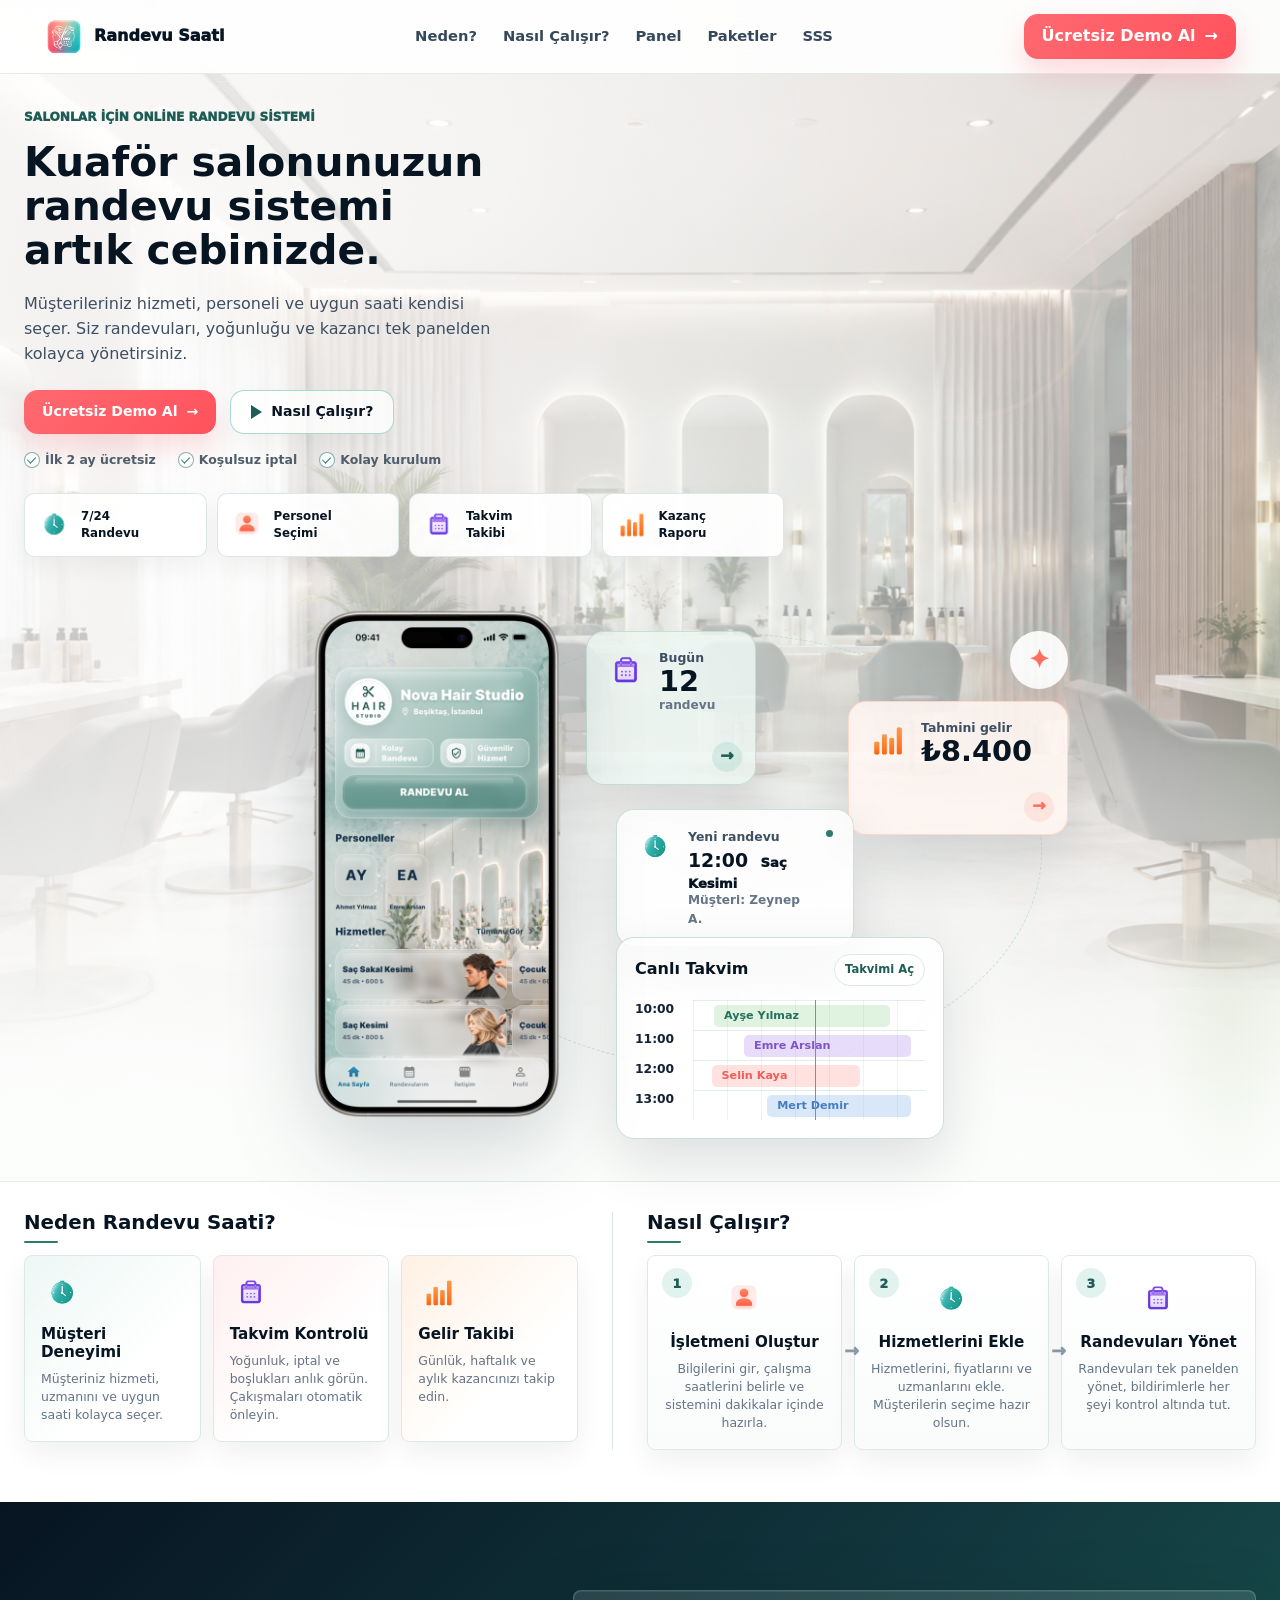
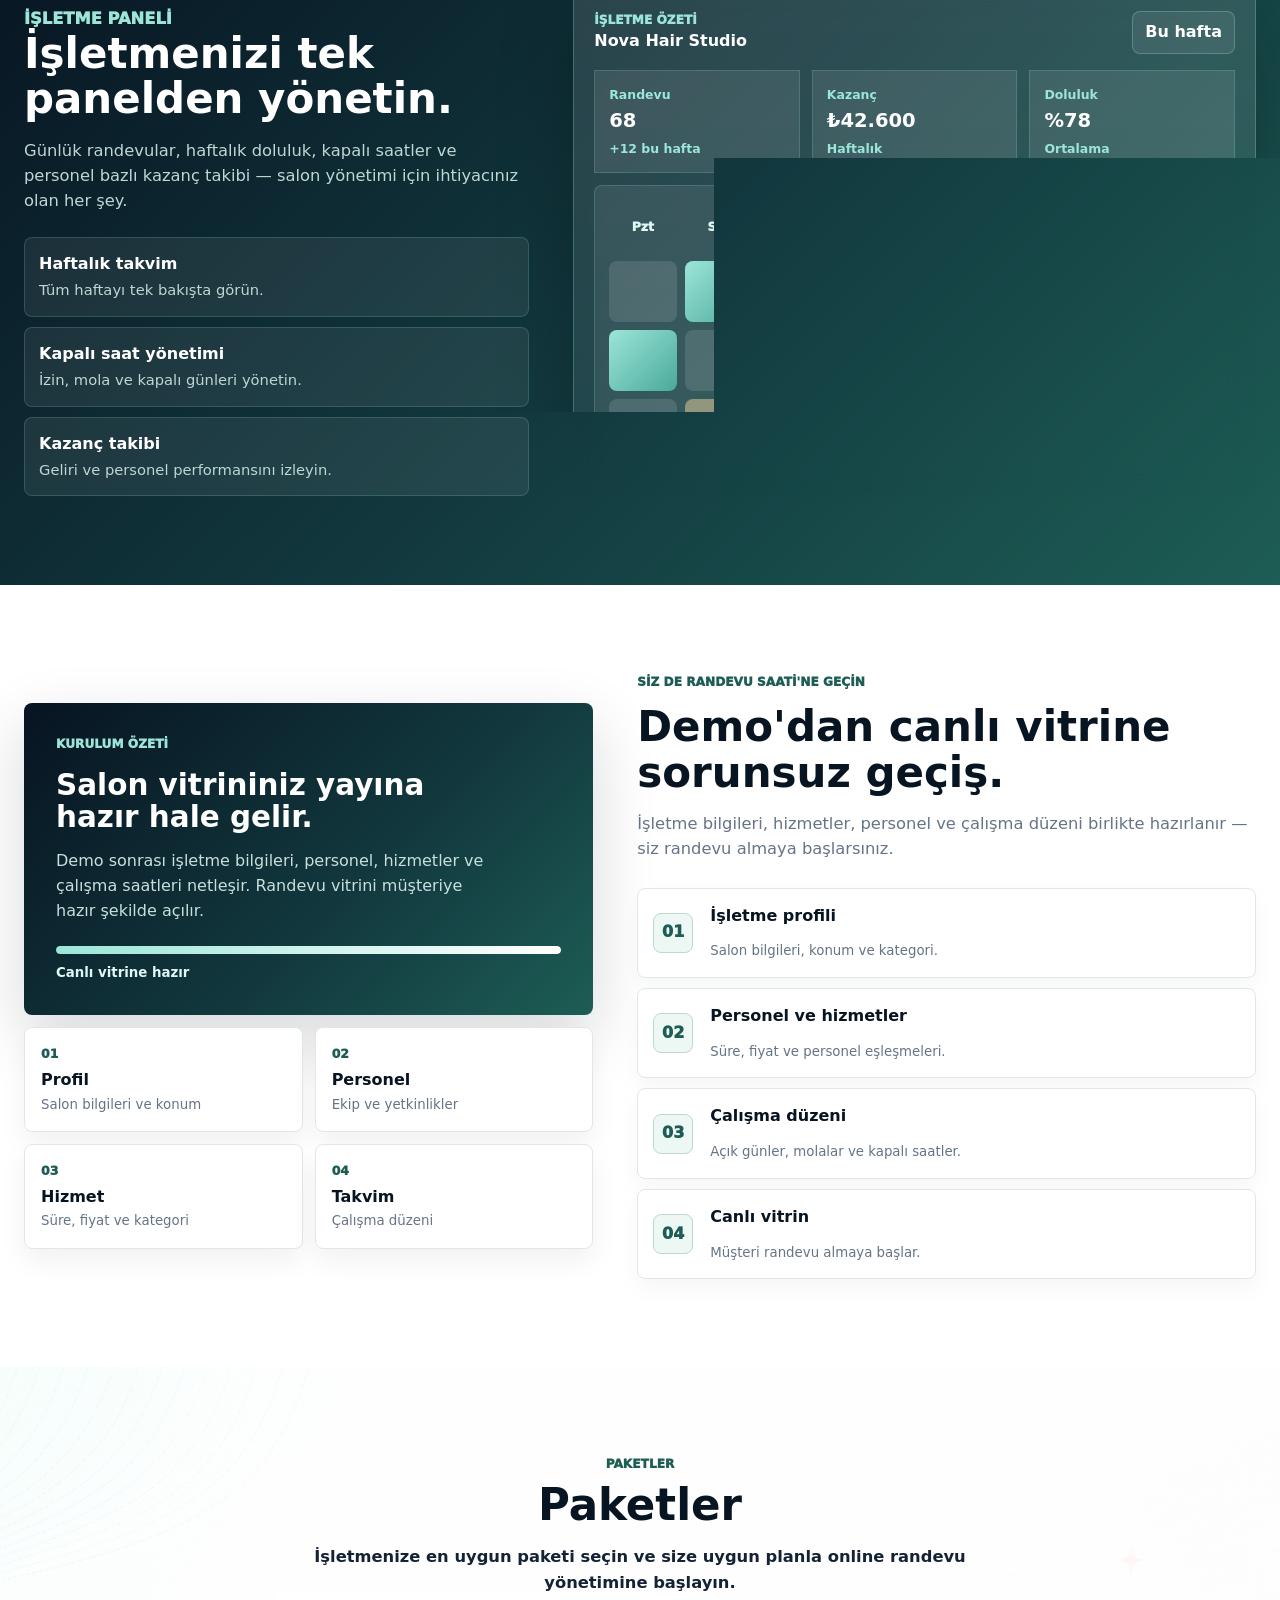
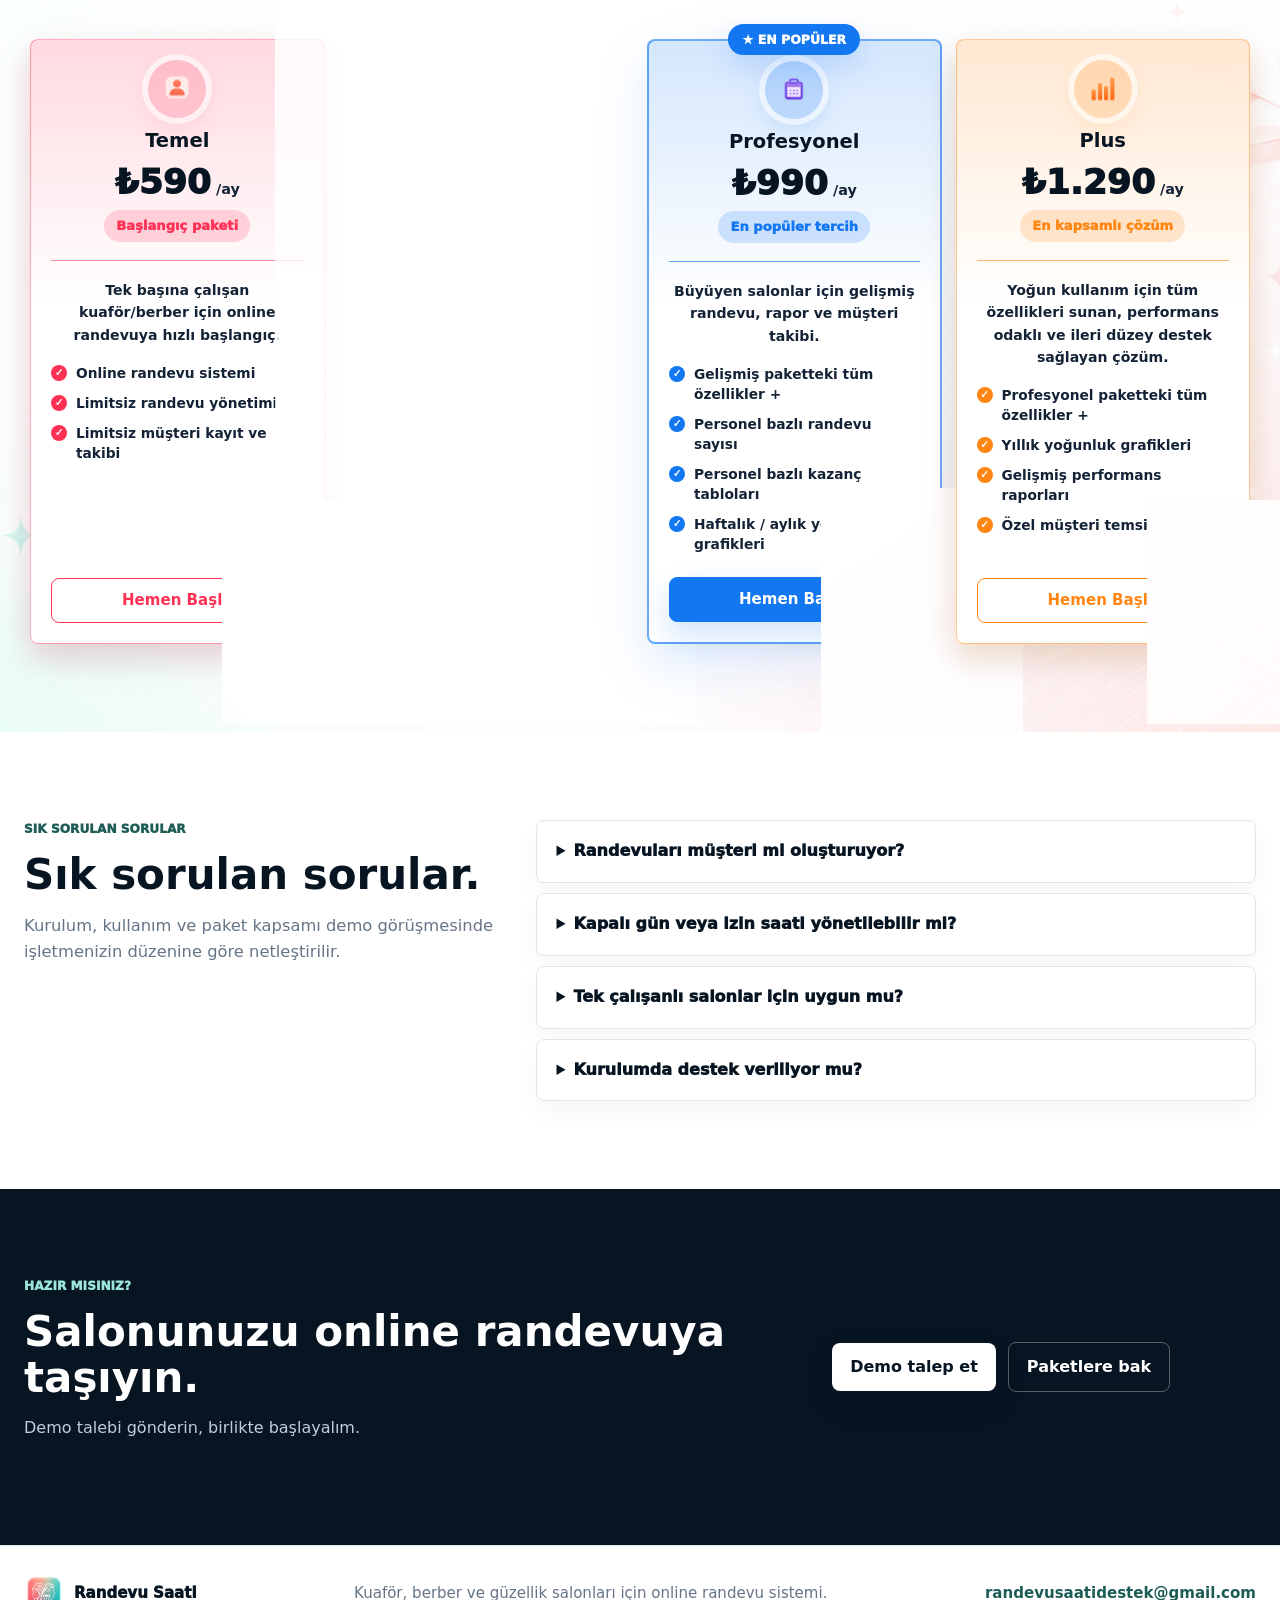
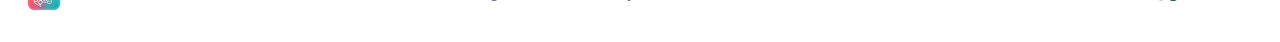
==== index.html @ cc9da48e "Verify site ownership in Google Search Console" ====
<!doctype html>
<html lang="tr">
<head>
  <meta charset="utf-8">
  <meta name="viewport" content="width=device-width, initial-scale=1">
  <title>Kuaför, Berber ve Güzellik Salonları için Online Randevu Sistemi | Randevu Saati</title>
  <meta name="description" content="Randevu Saati; kuaför, berber ve güzellik salonları için online randevu, haftalık takvim, personel yönetimi ve kazanç takibini tek panelde toplar.">
  <meta name="robots" content="index, follow">
  <meta name="google-site-verification" content="3ltA0Wt1E8ft84xTPHME4iedf49-IYaTqT_2dZsAN9I">
  <link rel="canonical" href="https://randevusaati.tr/">
  <meta property="og:type" content="website">
  <meta property="og:url" content="https://randevusaati.tr/">
  <meta property="og:site_name" content="Randevu Saati">
  <meta property="og:locale" content="tr_TR">
  <meta property="og:title" content="Kuaför, Berber ve Güzellik Salonları için Online Randevu Sistemi">
  <meta property="og:description" content="Salonunuz için modern online randevu deneyimi ve işletme yönetimi.">
  <meta property="og:image" content="https://randevusaati.tr/assets/brand/feature-graphic.jpg">
  <meta property="og:image:alt" content="Randevu Saati online randevu sistemi">
  <meta name="twitter:card" content="summary_large_image">
  <meta name="twitter:title" content="Kuaför, Berber ve Güzellik Salonları için Online Randevu Sistemi">
  <meta name="twitter:description" content="Salonunuz için modern online randevu deneyimi ve işletme yönetimi.">
  <meta name="twitter:image" content="https://randevusaati.tr/assets/brand/feature-graphic.jpg">
  <meta name="theme-color" content="#f7fbf9">
  <link rel="icon" href="./assets/brand/app-logo.png">
  <link rel="preload" as="image" href="./assets/marketing/salon-hero-background.png">
  <link rel="preload" as="image" href="./assets/marketing/pricing-background.png">
  <link rel="preload" as="image" href="./assets/marketing/pricing-cta-salon.png">
  <link rel="preload" as="image" href="./assets/marketing/home-poster.png">
  <link rel="stylesheet" href="./styles.css?v=20260728-2">
  <script type="application/ld+json">
    {
      "@context": "https://schema.org",
      "@graph": [
        {
          "@type": "Organization",
          "@id": "https://randevusaati.tr/#organization",
          "name": "Randevu Saati",
          "url": "https://randevusaati.tr/",
          "logo": "https://randevusaati.tr/assets/brand/app-logo.png",
          "email": "randevusaatidestek@gmail.com",
          "telephone": "+905363047717"
        },
        {
          "@type": "WebSite",
          "@id": "https://randevusaati.tr/#website",
          "url": "https://randevusaati.tr/",
          "name": "Randevu Saati",
          "inLanguage": "tr-TR",
          "publisher": {
            "@id": "https://randevusaati.tr/#organization"
          }
        },
        {
          "@type": "SoftwareApplication",
          "@id": "https://randevusaati.tr/#software",
          "name": "Randevu Saati",
          "applicationCategory": "BusinessApplication",
          "operatingSystem": "Android, iOS",
          "description": "Kuaför, berber ve güzellik salonları için online randevu ve işletme yönetimi uygulaması.",
          "offers": {
            "@type": "AggregateOffer",
            "priceCurrency": "TRY",
            "lowPrice": "590",
            "highPrice": "1290",
            "offerCount": "4"
          }
        }
      ]
    }
  </script>
</head>
<body>
  <a class="skip-link" href="#icerik">İçeriğe geç</a>

  <header class="site-header" aria-label="Ana navigasyon">
    <a class="brand-mark" href="#top" aria-label="Randevu Saati ana sayfa">
      <img src="./assets/brand/app-logo.png" alt="" width="40" height="40">
      <span>Randevu Saati</span>
    </a>

    <nav id="site-nav" class="nav-links" aria-label="Sayfa bölümleri">
      <a href="#neden">Neden?</a>
      <a href="#akis">Nasıl Çalışır?</a>
      <a href="#panel">Panel</a>
      <a href="#paketler">Paketler</a>
      <a href="#sss">SSS</a>
    </nav>

    <div class="header-actions">
      <button class="nav-toggle" type="button" aria-label="Menüyü aç" aria-controls="site-nav" aria-expanded="false">
        <span></span>
        <span></span>
        <span></span>
      </button>
      <a class="header-action" href="mailto:randevusaatidestek@gmail.com?subject=Randevu%20Saati%20Demo%20Talebi">Ücretsiz Demo Al <span aria-hidden="true">→</span></a>
    </div>
  </header>

  <main id="icerik">
    <section id="top" class="hero" aria-labelledby="hero-title">
      <div class="hero-copy">
        <p class="eyebrow">Salonlar için online randevu sistemi</p>
        <h1 id="hero-title">Kuaför salonunuzun randevu sistemi artık cebinizde.</h1>
        <p class="hero-lead">Müşterileriniz hizmeti, personeli ve uygun saati kendisi seçer. Siz randevuları, yoğunluğu ve kazancı tek panelden kolayca yönetirsiniz.</p>

        <div class="hero-actions" aria-label="Öne çıkan işlemler">
          <a class="primary-action" href="mailto:randevusaatidestek@gmail.com?subject=Randevu%20Saati%20Demo%20Talebi">Ücretsiz Demo Al <span aria-hidden="true">→</span></a>
          <a class="secondary-action" href="#akis"><span class="play-icon" aria-hidden="true"></span>Nasıl Çalışır?</a>
        </div>

        <ul class="hero-assurance" aria-label="Demo avantajları">
          <li>İlk 2 ay ücretsiz</li>
          <li>Koşulsuz iptal</li>
          <li>Kolay kurulum</li>
        </ul>

        <div class="hero-proof" aria-label="Öne çıkan ürün alanları">
          <article>
            <img src="./assets/marketing/hero-icons/icon-appointment-hd.png" alt="" width="72" height="72" loading="lazy" decoding="async">
            <strong>7/24<span>Randevu</span></strong>
          </article>
          <article>
            <img src="./assets/marketing/hero-icons/icon-staff-hd.png" alt="" width="72" height="72" loading="lazy" decoding="async">
            <strong>Personel<span>Seçimi</span></strong>
          </article>
          <article>
            <img src="./assets/marketing/hero-icons/icon-calendar-hd.png" alt="" width="72" height="72" loading="lazy" decoding="async">
            <strong>Takvim<span>Takibi</span></strong>
          </article>
          <article>
            <img src="./assets/marketing/hero-icons/icon-revenue-hd.png" alt="" width="72" height="72" loading="lazy" decoding="async">
            <strong>Kazanç<span>Raporu</span></strong>
          </article>
        </div>
      </div>

      <div class="hero-product" aria-label="Randevu Saati ürün önizlemesi">
        <div class="product-phone" aria-label="Müşteri uygulaması poster görünümü">
          <img src="./assets/marketing/home-poster.png" alt="Randevu Saati müşteri uygulaması ana ekran poster görünümü" width="558" height="1100" decoding="async" fetchpriority="high">
        </div>

        <article class="hero-float-card stat-card stat-today" aria-label="Bugünkü randevu sayısı">
          <img src="./assets/marketing/hero-icons/icon-calendar-hd.png" alt="" width="48" height="48" loading="lazy" decoding="async">
          <div>
            <span>Bugün</span>
            <strong>12</strong>
            <small>randevu</small>
          </div>
          <i aria-hidden="true">→</i>
        </article>

        <article class="hero-float-card stat-card stat-revenue" aria-label="Tahmini gelir">
          <img src="./assets/marketing/hero-icons/icon-revenue-hd.png" alt="" width="56" height="56" loading="lazy" decoding="async">
          <div>
            <span>Tahmini gelir</span>
            <strong>₺8.400</strong>
          </div>
          <i aria-hidden="true">→</i>
        </article>

        <article class="hero-float-card appointment-card" aria-label="Yeni randevu bildirimi">
          <img src="./assets/marketing/hero-icons/icon-appointment-hd.png" alt="" width="38" height="38" loading="lazy" decoding="async">
          <div>
            <span>Yeni randevu</span>
            <strong>12:00 <em>Saç Kesimi</em></strong>
            <small>Müşteri: Zeynep A.</small>
          </div>
          <i aria-hidden="true"></i>
        </article>

        <article class="hero-float-card timeline-card" aria-label="Canlı takvim">
          <div class="timeline-card-head">
            <strong>Canlı Takvim</strong>
            <span>Takvimi Aç</span>
          </div>
          <div class="timeline-grid">
            <time>10:00</time>
            <div><span class="bar bar-green">Ayşe Yılmaz</span></div>
            <time>11:00</time>
            <div><span class="bar bar-purple">Emre Arslan</span></div>
            <time>12:00</time>
            <div><span class="bar bar-red">Selin Kaya</span></div>
            <time>13:00</time>
            <div><span class="bar bar-blue">Mert Demir</span></div>
            <b aria-hidden="true"></b>
          </div>
        </article>

        <div class="hero-spark" aria-hidden="true">✦</div>
      </div>
    </section>

    <section id="neden" class="section section-overview" aria-labelledby="why-title">
      <div class="section-inner overview-grid reveal">
        <div class="overview-block">
          <div class="overview-heading">
            <h2 id="why-title">Neden Randevu Saati?</h2>
          </div>

          <div class="overview-cards" aria-label="Ürün değerleri">
            <article>
              <img src="./assets/marketing/hero-icons/icon-appointment-hd.png" alt="" width="54" height="54" loading="lazy" decoding="async">
              <h3>Müşteri Deneyimi</h3>
              <p>Müşteriniz hizmeti, uzmanını ve uygun saati kolayca seçer.</p>
            </article>
            <article>
              <img src="./assets/marketing/hero-icons/icon-calendar-hd.png" alt="" width="54" height="54" loading="lazy" decoding="async">
              <h3>Takvim Kontrolü</h3>
              <p>Yoğunluk, iptal ve boşlukları anlık görün. Çakışmaları otomatik önleyin.</p>
            </article>
            <article>
              <img src="./assets/marketing/hero-icons/icon-revenue-hd.png" alt="" width="54" height="54" loading="lazy" decoding="async">
              <h3>Gelir Takibi</h3>
              <p>Günlük, haftalık ve aylık kazancınızı takip edin.</p>
            </article>
          </div>
        </div>

        <div id="akis" class="overview-block workflow-block" aria-labelledby="flow-title">
          <div class="overview-heading">
            <h2 id="flow-title">Nasıl Çalışır?</h2>
          </div>

          <div class="workflow-cards" aria-label="Kurulum adımları">
            <article>
              <span>1</span>
              <img src="./assets/marketing/hero-icons/icon-staff-hd.png" alt="" width="54" height="54" loading="lazy" decoding="async">
              <h3>İşletmeni Oluştur</h3>
              <p>Bilgilerini gir, çalışma saatlerini belirle ve sistemini dakikalar içinde hazırla.</p>
            </article>
            <article>
              <span>2</span>
              <img src="./assets/marketing/hero-icons/icon-appointment-hd.png" alt="" width="54" height="54" loading="lazy" decoding="async">
              <h3>Hizmetlerini Ekle</h3>
              <p>Hizmetlerini, fiyatlarını ve uzmanlarını ekle. Müşterilerin seçime hazır olsun.</p>
            </article>
            <article>
              <span>3</span>
              <img src="./assets/marketing/hero-icons/icon-calendar-hd.png" alt="" width="54" height="54" loading="lazy" decoding="async">
              <h3>Randevuları Yönet</h3>
              <p>Randevuları tek panelden yönet, bildirimlerle her şeyi kontrol altında tut.</p>
            </article>
          </div>
        </div>
      </div>
    </section>

    <section id="panel" class="section section-panel" aria-labelledby="panel-title">
      <div class="section-inner panel-layout reveal">
        <div class="panel-copy">
          <p class="eyebrow">İşletme paneli</p>
          <h2 id="panel-title">İşletmenizi tek panelden yönetin.</h2>
          <p>Günlük randevular, haftalık doluluk, kapalı saatler ve personel bazlı kazanç takibi — salon yönetimi için ihtiyacınız olan her şey.</p>
          <div class="panel-feature-list" aria-label="İşletme paneli özellikleri">
            <article><strong>Haftalık takvim</strong><span>Tüm haftayı tek bakışta görün.</span></article>
            <article><strong>Kapalı saat yönetimi</strong><span>İzin, mola ve kapalı günleri yönetin.</span></article>
            <article><strong>Kazanç takibi</strong><span>Geliri ve personel performansını izleyin.</span></article>
          </div>
        </div>

        <div class="admin-dashboard" aria-label="İşletme paneli mock görünümü">
          <div class="dash-header">
            <div>
              <span>İşletme özeti</span>
              <strong>Nova Hair Studio</strong>
            </div>
            <button type="button">Bu hafta</button>
          </div>

          <div class="dash-metrics">
            <div><span>Randevu</span><strong>68</strong><small>+12 bu hafta</small></div>
            <div><span>Kazanç</span><strong>₺42.600</strong><small>Haftalık</small></div>
            <div><span>Doluluk</span><strong>%78</strong><small>Ortalama</small></div>
          </div>

          <div class="dash-body">
            <div class="dash-calendar">
              <span>Pzt</span><span>Sal</span><span>Çar</span><span>Per</span><span>Cum</span>
              <i></i><i class="is-busy"></i><i></i><i class="is-busy"></i><i></i>
              <i class="is-busy"></i><i></i><i class="is-busy"></i><i></i><i class="is-busy"></i>
              <i></i><i class="is-closed"></i><i></i><i class="is-busy"></i><i></i>
            </div>

            <div class="dash-side">
              <div><span>Kapalı saat</span><strong>Çarşamba 15:00 - 17:00</strong></div>
              <div><span>Personel kazancı</span><strong>Onur ₺58.200</strong></div>
              <div><span>Dükkan ayarları</span><strong>Personel, hizmet, çalışma saati</strong></div>
            </div>
          </div>
        </div>
      </div>
    </section>

    <section id="kurulum" class="section section-setup" aria-labelledby="setup-title">
      <div class="section-inner setup-layout reveal">
        <div class="setup-showcase" aria-label="Kurulum özeti">
          <div class="launch-card">
            <p class="eyebrow">Kurulum özeti</p>
            <strong>Salon vitrininiz yayına hazır hale gelir.</strong>
            <p>Demo sonrası işletme bilgileri, personel, hizmetler ve çalışma saatleri netleşir. Randevu vitrini müşteriye hazır şekilde açılır.</p>
            <div class="setup-progress" aria-label="Kurulum ilerleme durumu">
              <span><i style="--w: 100%"></i></span>
              <small>Canlı vitrine hazır</small>
            </div>
          </div>

          <div class="setup-mini-grid" aria-label="Kurulum kapsamı">
            <div><span>01</span><strong>Profil</strong><small>Salon bilgileri ve konum</small></div>
            <div><span>02</span><strong>Personel</strong><small>Ekip ve yetkinlikler</small></div>
            <div><span>03</span><strong>Hizmet</strong><small>Süre, fiyat ve kategori</small></div>
            <div><span>04</span><strong>Takvim</strong><small>Çalışma düzeni</small></div>
          </div>
        </div>

        <div class="section-heading">
          <p class="eyebrow">Siz de Randevu Saati'ne geçin</p>
          <h2 id="setup-title">Demo'dan canlı vitrine sorunsuz geçiş.</h2>
          <p>İşletme bilgileri, hizmetler, personel ve çalışma düzeni birlikte hazırlanır — siz randevu almaya başlarsınız.</p>
          <ol class="setup-steps" aria-label="Kurulum adımları">
            <li><span>01</span><strong>İşletme profili</strong><small>Salon bilgileri, konum ve kategori.</small></li>
            <li><span>02</span><strong>Personel ve hizmetler</strong><small>Süre, fiyat ve personel eşleşmeleri.</small></li>
            <li><span>03</span><strong>Çalışma düzeni</strong><small>Açık günler, molalar ve kapalı saatler.</small></li>
            <li><span>04</span><strong>Canlı vitrin</strong><small>Müşteri randevu almaya başlar.</small></li>
          </ol>
        </div>
      </div>
    </section>

    <section id="paketler" class="section section-pricing" aria-labelledby="pricing-title">
      <div class="section-inner reveal">
        <div class="pricing-head">
          <div class="section-heading">
            <p class="eyebrow">Paketler</p>
            <h2 id="pricing-title">Paketler</h2>
            <p>İşletmenize en uygun paketi seçin ve size uygun planla online randevu yönetimine başlayın.</p>
          </div>
        </div>

        <div class="pricing-grid">
          <article class="pricing-card plan-basic">
            <div class="plan-icon" aria-hidden="true">
              <img src="./assets/marketing/hero-icons/icon-staff-hd.png" alt="" width="56" height="56" loading="lazy" decoding="async">
            </div>
            <h3>Temel</h3>
            <p class="price"><span data-price data-monthly="₺590" data-yearly="₺5.660">₺590</span><small data-period>/ay</small></p>
            <p class="plan-label">Başlangıç paketi</p>
            <p class="plan-copy">Tek başına çalışan kuaför/berber için online randevuya hızlı başlangıç.</p>
            <ul>
              <li>Online randevu sistemi</li>
              <li>Limitsiz randevu yönetimi</li>
              <li>Limitsiz müşteri kayıt ve takibi</li>
            </ul>
            <a class="plan-action" href="mailto:randevusaatidestek@gmail.com?subject=Temel%20Paket%20Talebi">Hemen Başla</a>
          </article>

          <article class="pricing-card plan-growth">
            <div class="plan-icon" aria-hidden="true">
              <img src="./assets/marketing/hero-icons/icon-appointment-hd.png" alt="" width="56" height="56" loading="lazy" decoding="async">
            </div>
            <h3>Gelişmiş</h3>
            <p class="price"><span data-price data-monthly="₺790" data-yearly="₺7.580">₺790</span><small data-period>/ay</small></p>
            <p class="plan-label">Daha fazla kontrol</p>
            <p class="plan-copy">Gelişen işletmeler için randevu ve takvim yönetimini daha verimli hale getiren gelişmiş özellikler.</p>
            <ul>
              <li>Temel paketteki tüm özellikler +</li>
              <li>Günlük / haftalık takvim</li>
              <li>Randevu iptal talebi yönetimi</li>
              <li>Daha esnek randevu planlama</li>
            </ul>
            <a class="plan-action" href="mailto:randevusaatidestek@gmail.com?subject=Gelişmiş%20Paket%20Talebi">Hemen Başla</a>
          </article>

          <article class="pricing-card plan-pro is-featured">
            <p class="plan-badge">★ En Popüler</p>
            <div class="plan-icon" aria-hidden="true">
              <img src="./assets/marketing/hero-icons/icon-calendar-hd.png" alt="" width="56" height="56" loading="lazy" decoding="async">
            </div>
            <h3>Profesyonel</h3>
            <p class="price"><span data-price data-monthly="₺990" data-yearly="₺9.500">₺990</span><small data-period>/ay</small></p>
            <p class="plan-label">En popüler tercih</p>
            <p class="plan-copy">Büyüyen salonlar için gelişmiş randevu, rapor ve müşteri takibi.</p>
            <ul>
              <li>Gelişmiş paketteki tüm özellikler +</li>
              <li>Personel bazlı randevu sayısı</li>
              <li>Personel bazlı kazanç tabloları</li>
              <li>Haftalık / aylık yoğunluk grafikleri</li>
            </ul>
            <a class="plan-action" href="mailto:randevusaatidestek@gmail.com?subject=Profesyonel%20Paket%20Talebi">Hemen Başla</a>
          </article>

          <article class="pricing-card plan-plus">
            <div class="plan-icon" aria-hidden="true">
              <img src="./assets/marketing/hero-icons/icon-revenue-hd.png" alt="" width="56" height="56" loading="lazy" decoding="async">
            </div>
            <h3>Plus</h3>
            <p class="price"><span data-price data-monthly="₺1.290" data-yearly="₺12.380">₺1.290</span><small data-period>/ay</small></p>
            <p class="plan-label">En kapsamlı çözüm</p>
            <p class="plan-copy">Yoğun kullanım için tüm özellikleri sunan, performans odaklı ve ileri düzey destek sağlayan çözüm.</p>
            <ul>
              <li>Profesyonel paketteki tüm özellikler +</li>
              <li>Yıllık yoğunluk grafikleri</li>
              <li>Gelişmiş performans raporları</li>
              <li>Özel müşteri temsilcisi</li>
            </ul>
            <a class="plan-action" href="mailto:randevusaatidestek@gmail.com?subject=Plus%20Paket%20Talebi">Hemen Başla</a>
          </article>
        </div>

      </div>
    </section>

    <section id="sss" class="section section-faq" aria-labelledby="faq-title">
      <div class="section-inner faq-layout reveal">
        <div class="section-heading">
          <p class="eyebrow">Sık sorulan sorular</p>
          <h2 id="faq-title">Sık sorulan sorular.</h2>
          <p>Kurulum, kullanım ve paket kapsamı demo görüşmesinde işletmenizin düzenine göre netleştirilir.</p>
        </div>

        <div class="faq-list">
          <details>
            <summary>Randevuları müşteri mi oluşturuyor?</summary>
            <p>Evet. Müşteri salon vitrini üzerinden hizmeti, personeli ve uygun saati seçerek randevuyu tamamlar.</p>
          </details>
          <details>
            <summary>Kapalı gün veya izin saati yönetilebilir mi?</summary>
            <p>Evet. Çalışma düzeni, kapalı saatler ve izin günleri işletme panelinde yönetilebilir.</p>
          </details>
          <details>
            <summary>Tek çalışanlı salonlar için uygun mu?</summary>
            <p>Evet. Temel paket tek başına çalışan kuaför, berber ve güzellik uzmanları için sade bir başlangıç sunar.</p>
          </details>
          <details>
            <summary>Kurulumda destek veriliyor mu?</summary>
            <p>Evet. İşletme profili, hizmetler, personel ve çalışma saatleri demo sonrasında birlikte hazırlanır.</p>
          </details>
        </div>
      </div>
    </section>

    <section class="section section-final" aria-labelledby="final-title">
      <div class="section-inner final-layout reveal">
        <div>
          <p class="eyebrow">Hazır mısınız?</p>
          <h2 id="final-title">Salonunuzu online randevuya taşıyın.</h2>
          <p>Demo talebi gönderin, birlikte başlayalım.</p>
        </div>
        <div class="final-actions">
          <a class="primary-action light" href="mailto:randevusaatidestek@gmail.com?subject=Randevu%20Saati%20Demo%20Talebi">Demo talep et</a>
          <a class="secondary-action inverted" href="#paketler">Paketlere bak</a>
        </div>
      </div>
    </section>
  </main>

  <footer class="site-footer">
    <div class="section-inner footer-inner">
      <a class="brand-mark" href="#top" aria-label="Randevu Saati ana sayfa">
        <img src="./assets/brand/app-logo.png" alt="" width="34" height="34">
        <span>Randevu Saati</span>
      </a>
      <p>Kuaför, berber ve güzellik salonları için online randevu sistemi.</p>
      <a href="mailto:randevusaatidestek@gmail.com">randevusaatidestek@gmail.com</a>
    </div>
  </footer>

  <div class="pricing-cta-overlay" aria-label="Demo çağrısı" aria-hidden="true" inert>
    <div class="pricing-cta-media">
      <img src="./assets/marketing/pricing-cta-salon.png" alt="Modern kuaför salonu" width="720" height="720" loading="lazy" decoding="async">
      <span aria-hidden="true">
        <img src="./assets/marketing/hero-icons/icon-appointment-hd.png" alt="" width="44" height="44" loading="lazy" decoding="async">
      </span>
    </div>

    <div class="pricing-cta-copy">
      <strong>Salonunuz için doğru paketi seçmeye hazır mısınız?</strong>
      <p>Dakikalar içinde başlayın; müşterileriniz randevu oluştursun.</p>
    </div>

    <div class="pricing-cta-actions">
      <a class="primary-action" href="mailto:randevusaatidestek@gmail.com?subject=Randevu%20Saati%20Demo%20Talebi">Ücretsiz Demo Al <span aria-hidden="true">→</span></a>
      <a class="secondary-action" href="#paketler">Paketler</a>
      <a
        class="whatsapp-action"
        href="#"
        data-whatsapp-link
        data-phone="+90 536 304 7717"
        data-message="Merhabalar, bilgi almak istiyorum."
        aria-label="WhatsApp ile bilgi al"
      >
        <svg viewBox="0 0 24 24" aria-hidden="true" focusable="false">
          <path d="M12.05 3.2a8.68 8.68 0 0 0-7.52 13.02l-1.02 4.04 4.13-1a8.67 8.67 0 1 0 4.41-16.06Zm0 1.58a7.09 7.09 0 0 1 0 14.18 7 7 0 0 1-3.7-1.05l-.28-.17-2.23.54.55-2.15-.18-.3a7.08 7.08 0 0 1 5.84-11.05Zm-2.13 3.44c-.15 0-.39.06-.59.28-.2.22-.77.75-.77 1.83s.79 2.12.9 2.27c.11.15 1.52 2.42 3.77 3.3 1.87.74 2.25.6 2.66.56.41-.04 1.31-.54 1.5-1.05.19-.52.19-.96.13-1.05-.06-.1-.2-.15-.43-.27-.23-.11-1.31-.65-1.52-.72-.2-.07-.35-.11-.5.12-.15.22-.57.72-.7.87-.13.15-.26.17-.49.06-.23-.12-.96-.36-1.83-1.13-.68-.6-1.13-1.35-1.27-1.58-.13-.22-.01-.35.1-.46.1-.1.23-.27.34-.4.12-.13.15-.22.23-.38.08-.15.04-.29-.02-.4-.05-.12-.5-1.2-.68-1.64-.18-.43-.36-.37-.5-.38l-.43-.01Z"/>
        </svg>
        <span>WhatsApp</span>
      </a>
    </div>
  </div>

  <div class="screen-modal" role="dialog" aria-modal="true" aria-labelledby="screen-modal-title" hidden>
    <button class="modal-close" type="button" aria-label="Ekran önizlemesini kapat">Kapat</button>
    <div class="modal-body">
      <img id="screen-modal-image" src="./assets/marketing/home-poster.png" alt="">
      <div class="modal-copy">
        <p class="eyebrow">Ekran önizleme</p>
        <h2 id="screen-modal-title">Salon vitrini</h2>
        <p id="screen-modal-copy">Müşteri salonu ve hizmetleri tek ekranda görür.</p>
      </div>
    </div>
  </div>

  <script src="./script.js?v=20260708-4"></script>
</body>
</html>
---- styles.css ----
/* ============================================================
   RANDEVU SAATI — Premium SaaS Landing Page Styles
   ============================================================ */

:root {
  color-scheme: light;

  /* Colors */
  --ink: #142236;
  --ink-strong: #071421;
  --muted: #657486;
  --muted-strong: #3e4f62;
  --surface: #ffffff;
  --surface-soft: #f7fbf9;
  --surface-mist: #edf7f3;
  --line: #dce9e4;
  --line-strong: #bcd8cf;
  --mint: #8fcfc1;
  --mint-strong: #2d7b70;
  --mint-dark: #1d5d55;
  --blue: #1477f2;
  --red: #ff4266;
  --green: #18ad79;
  --orange: #ff8a1f;

  /* Spacing */
  --space-xs: 4px;
  --space-sm: 8px;
  --space-md: 16px;
  --space-lg: 24px;
  --space-xl: 32px;
  --space-2xl: 48px;
  --space-3xl: 64px;
  --space-4xl: 96px;

  /* Text sizes */
  --text-xs: 0.75rem;
  --text-sm: 0.85rem;
  --text-base: 1rem;
  --text-lg: 1.08rem;
  --text-xl: 1.22rem;
  --text-2xl: clamp(1.6rem, 2.4vw, 2rem);
  --text-3xl: clamp(2rem, 3vw, 2.72rem);
  --text-4xl: clamp(2.2rem, 3.2vw, 3rem);

  /* Radius & Shadows */
  --radius: 8px;
  --shadow: 0 24px 70px rgba(7, 20, 33, 0.13);
  --soft-shadow: 0 14px 34px rgba(7, 20, 33, 0.08);

  /* Transitions */
  --transition-fast: 180ms ease;
  --transition-base: 280ms ease;
  --transition-slow: 420ms cubic-bezier(0.2, 0.8, 0.2, 1);

  /* Layout */
  --header-height: 74px;
}

/* ============================================================
   Reset & Base
   ============================================================ */

* {
  box-sizing: border-box;
}

html {
  scroll-behavior: smooth;
}

body {
  margin: 0;
  overflow-x: hidden;
  color: var(--ink);
  background:
    linear-gradient(180deg, #fbfdfb 0%, #ffffff 38%, #f6fbf8 100%);
  font-family: Inter, ui-sans-serif, system-ui, -apple-system, BlinkMacSystemFont, "Segoe UI", sans-serif;
  line-height: 1.55;
}

body.is-modal-open {
  overflow: hidden;
}

img {
  display: block;
  max-width: 100%;
}

a {
  color: inherit;
}

button,
a {
  -webkit-tap-highlight-color: transparent;
}

button {
  font: inherit;
}

/* ============================================================
   Keyframe Animations
   ============================================================ */

@keyframes reveal-up {
  from {
    opacity: 0;
    transform: translate3d(0, 12px, 0);
  }

  to {
    opacity: 1;
    transform: translate3d(0, 0, 0);
  }
}

@keyframes reveal-down {
  from {
    opacity: 0;
    transform: translate3d(0, -12px, 0);
  }

  to {
    opacity: 1;
    transform: translate3d(0, 0, 0);
  }
}

@keyframes phone-float {
  0%,
  100% {
    transform: translateY(0);
  }

  50% {
    transform: translateY(-8px);
  }
}

@keyframes bar-rise {
  from {
    transform: scaleY(0.08);
  }

  to {
    transform: scaleY(1);
  }
}

/* ============================================================
   Skip Link
   ============================================================ */

.skip-link {
  position: fixed;
  top: 12px;
  left: 12px;
  z-index: 90;
  transform: translateY(-140%);
  padding: 10px 14px;
  border-radius: var(--radius);
  color: #fff;
  background: var(--ink-strong);
  font-weight: 850;
  text-decoration: none;
  transition: transform var(--transition-fast);
}

.skip-link:focus {
  transform: translateY(0);
}

/* ============================================================
   Site Header
   ============================================================ */

.site-header {
  position: fixed;
  inset: 0 0 auto;
  z-index: 60;
  min-height: var(--header-height);
  display: grid;
  grid-template-columns: auto minmax(0, 1fr) auto;
  gap: 18px;
  align-items: center;
  padding: 0 clamp(18px, 4vw, 44px);
  border-bottom: 1px solid rgba(220, 233, 228, 0.82);
  background: rgba(255, 255, 255, 0.9);
  backdrop-filter: blur(22px);
  animation: reveal-down 520ms ease both;
  transition: border-bottom-color var(--transition-base), box-shadow var(--transition-base);
}

.site-header.is-scrolled {
  border-bottom-color: rgba(188, 216, 207, 0.6);
  box-shadow: 0 4px 24px rgba(7, 20, 33, 0.06);
}

/* ============================================================
   Flex Containers (shared)
   ============================================================ */

.brand-mark,
.nav-links,
.header-actions,
.hero-actions,
.hero-assurance,
.hero-proof,
.billing-toggle,
.pricing-assurance,
.final-actions,
.footer-inner {
  display: flex;
  align-items: center;
}

/* ============================================================
   Brand Mark
   ============================================================ */

.brand-mark {
  gap: 10px;
  min-width: max-content;
  color: var(--ink-strong);
  font-weight: 950;
  text-decoration: none;
}

.brand-mark img {
  width: 40px;
  height: 40px;
  border-radius: var(--radius);
}

/* ============================================================
   Nav Links
   ============================================================ */

.nav-links {
  justify-content: center;
  gap: 2px;
  color: #34475b;
  font-size: 0.92rem;
  font-weight: 850;
}

.nav-links a,
.header-action,
.primary-action,
.secondary-action,
.plan-action {
  border-radius: var(--radius);
  text-decoration: none;
  font-weight: 900;
}

.nav-links a {
  padding: 10px 12px;
  transition: color var(--transition-fast), background var(--transition-fast);
}

.nav-links a:hover,
.nav-links a:focus-visible {
  color: var(--mint-dark);
  background: var(--surface-mist);
  outline: none;
}

.nav-links a.is-active {
  color: var(--mint-dark);
  background: var(--surface-mist);
}

/* ============================================================
   Header Actions
   ============================================================ */

.header-actions {
  gap: 10px;
}

.nav-toggle {
  display: none;
  width: 42px;
  height: 42px;
  place-items: center;
  gap: 4px;
  padding: 10px;
  border: 1px solid var(--line);
  border-radius: var(--radius);
  color: var(--ink-strong);
  background: #fff;
  cursor: pointer;
}

.nav-toggle span {
  display: block;
  width: 18px;
  height: 2px;
  border-radius: 999px;
  background: currentColor;
}

.header-action,
.primary-action {
  color: #fff;
  background: var(--ink-strong);
  box-shadow: 0 12px 26px rgba(7, 20, 33, 0.16);
  transition: background var(--transition-fast), box-shadow var(--transition-fast);
}

.header-action {
  display: inline-flex;
  align-items: center;
  justify-content: center;
  gap: 9px;
  min-height: 44px;
  padding: 10px 18px;
  border-radius: 14px;
  white-space: nowrap;
  background: linear-gradient(135deg, #ff6970 0%, #ff525d 100%);
  box-shadow: 0 14px 28px rgba(255, 82, 93, 0.2);
}

.header-action:hover,
.header-action:focus-visible,
.primary-action:hover,
.primary-action:focus-visible {
  background: var(--mint-dark);
  outline: none;
}

.header-action:hover,
.header-action:focus-visible {
  background: linear-gradient(135deg, #ff5864 0%, #ed4050 100%);
}

/* ============================================================
   WhatsApp Float
   ============================================================ */

.whatsapp-float {
  position: fixed;
  right: 22px;
  bottom: 22px;
  z-index: 58;
  min-height: 54px;
  display: inline-flex;
  align-items: center;
  gap: 10px;
  padding: 12px 16px 12px 13px;
  border-radius: 999px;
  color: #fff;
  background: #22c55e;
  box-shadow: 0 18px 42px rgba(7, 20, 33, 0.18), 0 0 0 1px rgba(255, 255, 255, 0.72) inset;
  font-weight: 950;
  text-decoration: none;
  transition: background var(--transition-fast), box-shadow var(--transition-fast), transform var(--transition-fast);
  animation: reveal-up 720ms cubic-bezier(0.2, 0.8, 0.2, 1) 420ms both;
}

.whatsapp-float svg {
  width: 30px;
  height: 30px;
  flex: 0 0 auto;
  fill: currentColor;
}

.whatsapp-float span {
  font-size: 0.94rem;
  line-height: 1;
  white-space: nowrap;
}

.whatsapp-float:hover,
.whatsapp-float:focus-visible {
  background: #16a34a;
  outline: none;
  transform: translateY(-2px);
}

.whatsapp-float[aria-disabled="true"] {
  cursor: not-allowed;
  opacity: 0.72;
}

@supports (bottom: max(0px)) {
  .whatsapp-float {
    right: max(18px, env(safe-area-inset-right));
    bottom: max(18px, env(safe-area-inset-bottom));
  }
}

/* ============================================================
   Hero
   ============================================================ */

.hero,
.section-inner {
  width: min(1272px, calc(100% - 48px));
  margin: 0 auto;
}

.hero {
  position: relative;
  isolation: isolate;
  min-height: 646px;
  display: grid;
  grid-template-columns: minmax(440px, 480px) minmax(0, 1fr);
  gap: 40px;
  align-items: center;
  padding: calc(var(--header-height) + 6px) 0 16px;
}

.hero::before {
  position: absolute;
  inset: 0 calc(50% - 50vw);
  z-index: 0;
  content: "";
  background:
    linear-gradient(90deg, rgba(255, 255, 255, 0.74) 0%, rgba(255, 255, 255, 0.66) 38%, rgba(255, 255, 255, 0.48) 70%, rgba(255, 255, 255, 0.32) 100%),
    linear-gradient(180deg, rgba(255, 255, 255, 0.42) 0%, rgba(255, 255, 255, 0.1) 54%, #fbfdfb 100%),
    radial-gradient(ellipse 34% 62% at 61% 58%, rgba(143, 207, 193, 0.2) 0%, rgba(143, 207, 193, 0.1) 47%, rgba(143, 207, 193, 0) 72%),
    radial-gradient(circle at 75% 24%, rgba(255, 164, 143, 0) 0 132px, rgba(255, 164, 143, 0.12) 133px 137px, rgba(255, 164, 143, 0) 138px),
    radial-gradient(ellipse 11% 34% at 101% 69%, rgba(122, 159, 80, 0.13) 0%, rgba(122, 159, 80, 0.05) 58%, rgba(122, 159, 80, 0) 70%),
    url("./assets/marketing/salon-hero-background.png") center / cover no-repeat,
    #fff;
}

.hero::after {
  position: absolute;
  inset: 0 calc(50% - 50vw);
  z-index: 0;
  content: "";
  background:
    radial-gradient(ellipse 9% 24% at 99% 50%, rgba(101, 145, 58, 0.1) 0%, rgba(101, 145, 58, 0) 72%),
    radial-gradient(ellipse 8% 20% at 96% 86%, rgba(139, 174, 91, 0.1) 0%, rgba(139, 174, 91, 0) 74%),
    linear-gradient(180deg, rgba(255, 255, 255, 0) 76%, #fbfdfb 100%);
  pointer-events: none;
}

.hero > * {
  position: relative;
  z-index: 1;
}

.eyebrow {
  margin: 0 0 13px;
  color: var(--mint-dark);
  font-size: 0.76rem;
  font-weight: 950;
  letter-spacing: 0;
  text-transform: uppercase;
}

.hero h1,
.compact-head h2,
.section-heading h2,
.panel-copy h2,
.final-layout h2,
.modal-copy h2 {
  margin: 0;
  color: var(--ink-strong);
  letter-spacing: 0;
}

.hero h1 {
  max-width: 480px;
  font-size: clamp(2.55rem, 3vw, 3rem);
  line-height: 1.08;
}

.hero-lead,
.compact-head p,
.section-heading p:not(.eyebrow),
.panel-copy p,
.value-row p,
.flow-steps p,
.plan-copy,
.pricing-card li,
.final-layout p,
.site-footer p,
.setup-steps small,
.faq-list p {
  color: var(--muted);
}

.hero-lead {
  max-width: 470px;
  margin: 20px 0 0;
  color: var(--muted-strong);
  font-size: clamp(1rem, 1.15vw, 1.08rem);
}

.hero-actions {
  flex-wrap: wrap;
  gap: 14px;
  margin-top: 24px;
}

.primary-action,
.secondary-action {
  min-height: 48px;
  display: inline-flex;
  align-items: center;
  justify-content: center;
  padding: 12px 18px;
}

.hero-actions .primary-action {
  min-height: 44px;
  gap: 9px;
  padding: 10px 18px;
  border-radius: 14px;
  font-size: 0.88rem;
  background: linear-gradient(135deg, #ff6970 0%, #ff525d 100%);
  box-shadow: 0 14px 26px rgba(255, 82, 93, 0.18);
}

.hero-actions .primary-action:hover,
.hero-actions .primary-action:focus-visible {
  background: linear-gradient(135deg, #ff5864 0%, #ed4050 100%);
}

.primary-action.light {
  color: var(--ink-strong);
  background: #fff;
}

.secondary-action {
  color: var(--ink);
  border: 1px solid var(--line-strong);
  background: rgba(255, 255, 255, 0.84);
  transition: border-color var(--transition-fast), color var(--transition-fast), background var(--transition-fast);
}

.secondary-action:hover,
.secondary-action:focus-visible {
  border-color: var(--mint-strong);
  color: var(--mint-dark);
  outline: none;
}

.secondary-action.inverted {
  color: #fff;
  border-color: rgba(255, 255, 255, 0.32);
  background: transparent;
}

.hero-actions .secondary-action {
  min-height: 44px;
  min-width: 164px;
  gap: 9px;
  padding: 10px 18px;
  border-radius: 14px;
  border-color: rgba(143, 207, 193, 0.76);
  color: var(--ink-strong);
  font-size: 0.88rem;
  background: rgba(255, 255, 255, 0.78);
  box-shadow: 0 10px 26px rgba(7, 20, 33, 0.04);
}

.play-icon {
  width: 0;
  height: 0;
  border-top: 7px solid transparent;
  border-bottom: 7px solid transparent;
  border-left: 11px solid var(--mint-dark);
}

.hero-assurance {
  flex-wrap: wrap;
  gap: 12px 22px;
  margin: 18px 0 0;
  padding: 0;
  color: #4f5d6a;
  font-size: 0.78rem;
  font-weight: 850;
  list-style: none;
}

.hero-assurance li {
  position: relative;
  padding-left: 21px;
  line-height: 1.3;
}

.hero-assurance li::before,
.hero-assurance li::after {
  position: absolute;
  content: "";
}

.hero-assurance li::before {
  left: 0;
  top: 50%;
  width: 14px;
  height: 14px;
  border: 1.5px solid rgba(45, 123, 112, 0.58);
  border-radius: 50%;
  transform: translateY(-50%);
  background: rgba(255, 255, 255, 0.88);
}

.hero-assurance li::after {
  left: 5px;
  top: 50%;
  width: 4px;
  height: 7px;
  border-right: 1.7px solid var(--mint-strong);
  border-bottom: 1.7px solid var(--mint-strong);
  transform: translateY(-62%) rotate(45deg);
}

/* Hero Proof Stats */

.hero-proof {
  display: grid;
  grid-template-columns: repeat(4, minmax(0, 1fr));
  gap: 10px;
  margin-top: 24px;
}

.hero-proof article {
  min-width: 0;
  min-height: 64px;
  display: grid;
  grid-template-columns: 38px minmax(0, 1fr);
  gap: 8px;
  align-items: center;
  padding: 9px 10px;
  border: 1px solid rgba(219, 229, 226, 0.92);
  border-radius: 10px;
  background: rgba(255, 255, 255, 0.92);
  box-shadow: 0 10px 24px rgba(7, 20, 33, 0.05);
}

.hero-proof img {
  width: 38px;
  height: 38px;
  object-fit: contain;
}

.hero-proof strong {
  color: var(--ink-strong);
  font-size: 0.74rem;
  line-height: 1.22;
}

.hero-proof strong span {
  display: block;
  margin-top: 2px;
  color: inherit;
  font-size: inherit;
}

/* Hero Entry Animations (subtler) */

.hero-copy .eyebrow,
.hero h1,
.hero-lead,
.hero-actions,
.hero-proof,
.hero-product {
  animation: reveal-up 580ms cubic-bezier(0.2, 0.8, 0.2, 1) both;
}

.hero h1 {
  animation-delay: 70ms;
}

.hero-lead {
  animation-delay: 140ms;
}

.hero-actions {
  animation-delay: 210ms;
}

.hero-proof {
  animation-delay: 280ms;
}

.hero-product {
  animation-delay: 180ms;
}

/* ============================================================
   Hero Product Scene
   ============================================================ */

.hero-product {
  position: relative;
  isolation: isolate;
  min-height: 550px;
  overflow: visible;
}

.hero-product::after {
  content: "";
  position: absolute;
  inset: 44px 8px 70px 178px;
  z-index: 1;
  border: 1px dashed rgba(143, 207, 193, 0.48);
  border-radius: 50%;
  pointer-events: none;
}

.product-phone {
  position: absolute;
  left: 72px;
  top: 50%;
  z-index: 5;
  width: min(270px, 42%);
  max-width: 276px;
  transform: translateY(-50%);
  filter: drop-shadow(0 26px 42px rgba(7, 20, 33, 0.18));
}

.product-phone img {
  width: 100%;
  height: auto;
}

/* ============================================================
   Hero Floating Cards
   ============================================================ */

.hero-float-card {
  position: absolute;
  z-index: 4;
  border: 1px solid rgba(188, 216, 207, 0.76);
  border-radius: 18px;
  background: rgba(255, 255, 255, 0.84);
  box-shadow: 0 22px 56px rgba(7, 20, 33, 0.12);
  backdrop-filter: blur(18px);
}

.stat-card {
  display: grid;
  grid-template-columns: 46px minmax(0, 1fr);
  gap: 10px;
  align-items: start;
  padding: 16px;
}

.stat-card img {
  width: 46px;
  height: 46px;
  object-fit: contain;
}

.stat-card span,
.appointment-card span,
.timeline-card-head span {
  display: block;
  color: var(--muted-strong);
  font-size: 0.78rem;
  font-weight: 900;
}

.stat-card strong,
.appointment-card strong,
.timeline-card-head strong {
  display: block;
  color: var(--ink-strong);
}

.stat-card strong {
  font-size: 1.8rem;
  line-height: 1;
}

.stat-card small,
.appointment-card small {
  display: block;
  color: var(--muted);
  font-size: 0.76rem;
  font-weight: 800;
}

.stat-card > i {
  position: absolute;
  right: 13px;
  bottom: 12px;
  width: 30px;
  height: 30px;
  display: grid;
  place-items: center;
  border-radius: 50%;
  color: var(--mint-dark);
  background: rgba(143, 207, 193, 0.28);
  font-style: normal;
  font-weight: 950;
}

.stat-today {
  left: 356px;
  top: 42px;
  width: 170px;
  min-height: 154px;
  background: rgba(237, 247, 243, 0.82);
}

.stat-revenue {
  right: -18px;
  top: 112px;
  width: 220px;
  min-height: 134px;
  border-color: rgba(255, 168, 133, 0.34);
  background: rgba(255, 246, 242, 0.88);
}

.stat-revenue > i {
  color: #ff6f5e;
  background: rgba(255, 111, 94, 0.12);
}

.appointment-card {
  left: 386px;
  top: 220px;
  width: 238px;
  min-width: 0;
  display: grid;
  grid-template-columns: 40px minmax(0, 1fr) 9px;
  gap: 13px;
  align-items: start;
  padding: 17px 18px;
}

.appointment-card img {
  width: 40px;
  height: 40px;
  object-fit: contain;
}

.appointment-card strong {
  margin-top: 4px;
  font-size: 1.18rem;
  line-height: 1.1;
}

.appointment-card em {
  margin-left: 6px;
  font-size: 0.82rem;
  font-style: normal;
  font-weight: 950;
}

.appointment-card > i {
  width: 7px;
  height: 7px;
  margin-top: 3px;
  border-radius: 50%;
  background: var(--mint-strong);
}

.timeline-card {
  left: 386px;
  bottom: 0;
  width: 328px;
  min-width: 0;
  padding: 16px 18px 18px;
}

.timeline-card-head {
  display: flex;
  justify-content: space-between;
  gap: 16px;
  align-items: center;
}

.timeline-card-head span {
  padding: 6px 10px;
  border: 1px solid var(--line);
  border-radius: 999px;
  color: var(--mint-dark);
  background: rgba(255, 255, 255, 0.72);
  font-size: 0.72rem;
}

.timeline-grid {
  position: relative;
  display: grid;
  grid-template-columns: 46px minmax(0, 1fr);
  gap: 0 12px;
  margin-top: 14px;
}

.timeline-grid time {
  min-height: 30px;
  color: var(--ink);
  font-size: 0.77rem;
  font-weight: 850;
}

.timeline-grid div {
  min-height: 30px;
  border-top: 1px solid rgba(188, 216, 207, 0.44);
  background-image: linear-gradient(90deg, rgba(188, 216, 207, 0.28) 1px, transparent 1px);
  background-size: 34px 100%;
}

.timeline-grid .bar {
  display: block;
  height: 22px;
  margin-top: 4px;
  padding: 3px 10px;
  overflow: hidden;
  border-radius: 5px;
  font-size: 0.7rem;
  font-weight: 900;
  line-height: 16px;
  white-space: nowrap;
  text-overflow: ellipsis;
}

.bar-green {
  width: 76%;
  margin-left: 9%;
  color: #24715d;
  background: rgba(143, 207, 143, 0.28);
}

.bar-purple {
  width: 72%;
  margin-left: 22%;
  color: #7e55c7;
  background: rgba(169, 128, 232, 0.28);
}

.bar-red {
  width: 64%;
  margin-left: 8%;
  color: #f05c58;
  background: rgba(255, 122, 111, 0.22);
}

.bar-blue {
  width: 62%;
  margin-left: 32%;
  color: #477cc4;
  background: rgba(109, 166, 231, 0.26);
}

.timeline-grid b {
  position: absolute;
  top: 0;
  bottom: 0;
  left: 62%;
  width: 1px;
  background: #ff5965;
}

.hero-spark {
  position: absolute;
  right: -18px;
  top: 42px;
  z-index: 3;
  width: 58px;
  height: 58px;
  display: grid;
  place-items: center;
  border-radius: 50%;
  color: #ff6f5e;
  background: rgba(255, 255, 255, 0.9);
  box-shadow: 0 16px 40px rgba(255, 111, 94, 0.18), 0 0 0 10px rgba(143, 207, 193, 0.12);
  font-size: 1.58rem;
  font-weight: 950;
}

/* ============================================================
   Sections
   ============================================================ */

.section {
  padding: 88px 0;
  scroll-margin-top: var(--header-height);
}

.section-white,
.section-setup,
.section-faq {
  background: #fff;
}

.section-flow {
  background:
    linear-gradient(180deg, #f7fbf9, #edf7f3);
}

.section-overview {
  padding: 30px 0 52px;
  border-top: 1px solid rgba(220, 233, 228, 0.78);
  background: #fff;
}

.section-panel {
  color: #edf8f5;
  background:
    linear-gradient(135deg, #071421, #12383e 52%, #1d5d55);
}

.section-pricing {
  position: relative;
  overflow: hidden;
  background:
    linear-gradient(180deg, rgba(255, 255, 255, 0.42), rgba(255, 255, 255, 0.22)),
    url("./assets/marketing/pricing-background.png") center / cover no-repeat,
    linear-gradient(180deg, #ffffff, #f7fbf9);
}

.section-final {
  color: #fff;
  background: var(--ink-strong);
}

/* ============================================================
   Section Headings
   ============================================================ */

.compact-head {
  max-width: 790px;
  margin-bottom: 30px;
}

.compact-head h2,
.section-heading h2,
.panel-copy h2,
.final-layout h2,
.modal-copy h2 {
  font-size: clamp(2rem, 3.28vw, 3.02rem);
  line-height: 1.08;
}

.section-heading {
  max-width: 720px;
}

.section-heading p:not(.eyebrow),
.panel-copy p {
  margin: var(--space-md) 0 0;
  font-size: 1.02rem;
}

/* ============================================================
   Overview Band (Neden + Nasıl Çalışır)
   ============================================================ */

.overview-grid {
  display: grid;
  grid-template-columns: minmax(0, 0.86fr) minmax(0, 1fr);
  gap: 34px;
  align-items: stretch;
}

.overview-block {
  scroll-margin-top: calc(var(--header-height) + 18px);
}

.workflow-block {
  padding-left: 34px;
  border-left: 1px solid var(--line);
}

.overview-heading {
  margin-bottom: 12px;
}

.overview-heading h2 {
  position: relative;
  margin: 0;
  padding-bottom: 9px;
  color: var(--ink-strong);
  font-size: 1.24rem;
  line-height: 1.14;
}

.overview-heading h2::after {
  content: "";
  position: absolute;
  left: 0;
  bottom: 0;
  width: 34px;
  height: 2px;
  border-radius: 999px;
  background: var(--mint-strong);
}

.overview-cards,
.workflow-cards {
  display: grid;
  grid-template-columns: repeat(3, minmax(0, 1fr));
  gap: 12px;
}

.overview-cards article,
.workflow-cards article {
  position: relative;
  min-width: 0;
  min-height: 132px;
  padding: 16px;
  border: 1px solid var(--line);
  border-radius: var(--radius);
  background: linear-gradient(180deg, #fff, rgba(247, 251, 249, 0.76));
  box-shadow: 0 12px 28px rgba(7, 20, 33, 0.06);
  transition: transform var(--transition-base), box-shadow var(--transition-base), border-color var(--transition-base);
}

.overview-cards article:nth-child(1) {
  background: linear-gradient(135deg, rgba(143, 207, 193, 0.16), #fff 64%);
}

.overview-cards article:nth-child(2) {
  background: linear-gradient(135deg, rgba(255, 105, 112, 0.1), #fff 64%);
}

.overview-cards article:nth-child(3) {
  background: linear-gradient(135deg, rgba(255, 138, 31, 0.12), #fff 64%);
}

.overview-cards img,
.workflow-cards img {
  width: 42px;
  height: 42px;
  object-fit: contain;
  margin-bottom: 12px;
}

.overview-cards h3,
.workflow-cards h3 {
  margin: 0;
  color: var(--ink-strong);
  font-size: 0.95rem;
  line-height: 1.18;
}

.overview-cards p,
.workflow-cards p {
  margin: 8px 0 0;
  color: var(--muted);
  font-size: 0.78rem;
  line-height: 1.45;
}

.workflow-cards article {
  min-height: 154px;
  text-align: center;
}

.workflow-cards article:not(:last-child)::after {
  content: "→";
  position: absolute;
  right: -18px;
  top: 50%;
  z-index: 2;
  color: #8998a7;
  font-size: 1.1rem;
  font-weight: 950;
  transform: translateY(-50%);
}

.workflow-cards span {
  position: absolute;
  left: 14px;
  top: 12px;
  width: 30px;
  height: 30px;
  display: grid;
  place-items: center;
  border-radius: 50%;
  color: var(--mint-dark);
  background: rgba(143, 207, 193, 0.26);
  font-size: 0.78rem;
  font-weight: 950;
}

.workflow-cards img {
  margin: 6px auto 14px;
}

@media (hover: hover) {
  .overview-cards article:hover,
  .workflow-cards article:hover {
    transform: translateY(-3px);
    border-color: var(--mint);
    box-shadow: 0 18px 40px rgba(7, 20, 33, 0.1);
  }
}

/* ============================================================
   Value Row (Neden Section)
   ============================================================ */

.value-row {
  display: grid;
  grid-template-columns: repeat(3, minmax(0, 1fr));
  gap: var(--space-md);
}

.value-row article,
.flow-steps article {
  min-height: 214px;
  padding: var(--space-lg);
  border: 1px solid var(--line);
  border-radius: var(--radius);
  background:
    linear-gradient(180deg, #fff, #f9fcfa);
  box-shadow: var(--soft-shadow);
  transition: transform var(--transition-base), box-shadow var(--transition-base), border-color var(--transition-base);
}

.value-row span,
.flow-steps span {
  display: inline-grid;
  place-items: center;
  width: 38px;
  height: 38px;
  margin-bottom: 18px;
  border-radius: var(--radius);
  color: var(--mint-dark);
  border: 1px solid var(--line-strong);
  background: var(--surface-mist);
  font-weight: 950;
}

.value-row h3,
.flow-steps h3,
.pricing-card h3 {
  margin: 0;
  color: var(--ink-strong);
  font-size: var(--text-xl);
  line-height: 1.18;
}

.value-row p,
.flow-steps p {
  margin: 11px 0 0;
}

/* Value Row hover — desktop only */
@media (hover: hover) {
  .value-row article:hover {
    transform: translateY(-3px);
    box-shadow: 0 20px 48px rgba(7, 20, 33, 0.12);
    border-color: var(--mint);
  }
}

/* ============================================================
   Flow Section (Müşteri Akışı)
   ============================================================ */

.flow-layout {
  display: grid;
  grid-template-columns: minmax(280px, 0.62fr) minmax(0, 1fr);
  gap: 36px;
  align-items: start;
}

.flow-board {
  display: grid;
  gap: var(--space-md);
}

.flow-steps {
  display: grid;
  grid-template-columns: repeat(3, minmax(0, 1fr));
  gap: 14px;
}

.flow-steps article {
  min-height: 0;
  padding: 22px;
  background: rgba(255, 255, 255, 0.9);
}

/* Flow steps hover — desktop only */
@media (hover: hover) {
  .flow-steps article:hover {
    transform: translateY(-3px);
    box-shadow: 0 20px 48px rgba(7, 20, 33, 0.12);
    border-color: var(--mint);
  }
}

/* ============================================================
   Mini Screens (Flow)
   ============================================================ */

.mini-screens {
  display: grid;
  grid-template-columns: repeat(3, minmax(0, 1fr));
  gap: 10px;
  padding: 14px;
  border: 1px solid rgba(188, 216, 207, 0.76);
  border-radius: var(--radius);
  background:
    linear-gradient(180deg, rgba(255, 255, 255, 0.9), rgba(247, 251, 249, 0.94));
  box-shadow: 0 18px 48px rgba(7, 20, 33, 0.07);
}

.mini-screens button {
  display: grid;
  grid-template-columns: 88px minmax(0, 1fr);
  gap: 13px;
  align-items: center;
  padding: 10px;
  border: 1px solid transparent;
  border-radius: var(--radius);
  background: transparent;
  cursor: pointer;
  transition: border-color var(--transition-fast);
}

.mini-screens button:hover,
.mini-screens button:focus-visible {
  border-color: var(--mint-strong);
  outline: none;
}

.mini-screens img {
  width: 88px;
  height: 168px;
  object-fit: contain;
  overflow: hidden;
  border-radius: 12px;
  filter: drop-shadow(0 12px 20px rgba(7, 20, 33, 0.12));
}

.mini-screens span {
  min-width: 0;
  color: var(--ink-strong);
  font-size: 0.94rem;
  font-weight: 950;
  text-align: left;
}

/* ============================================================
   Panel Section (İşletme Paneli)
   ============================================================ */

.panel-layout {
  display: grid;
  grid-template-columns: minmax(0, 0.74fr) minmax(500px, 1fr);
  gap: 44px;
  align-items: center;
}

.section-panel .eyebrow {
  color: #9ce6d9;
}

.section-panel h2 {
  color: #fff;
}

.section-panel p {
  color: #bfd7d3;
}

.panel-feature-list {
  display: grid;
  gap: 10px;
  margin-top: var(--space-lg);
}

.panel-feature-list article {
  padding: 14px;
  border: 1px solid rgba(156, 230, 217, 0.18);
  border-radius: var(--radius);
  background: rgba(255, 255, 255, 0.07);
  transition: background var(--transition-fast), border-color var(--transition-fast);
}

@media (hover: hover) {
  .panel-feature-list article:hover {
    background: rgba(255, 255, 255, 0.12);
    border-color: rgba(156, 230, 217, 0.32);
  }
}

.panel-feature-list strong,
.panel-feature-list span {
  display: block;
}

.panel-feature-list strong {
  color: #fff;
}

.panel-feature-list span {
  margin-top: 2px;
  color: #bfd7d3;
  font-size: 0.92rem;
}

/* Admin Dashboard — glassmorphism */
.admin-dashboard {
  padding: 20px;
  border: 1px solid rgba(156, 230, 217, 0.26);
  border-radius: var(--radius);
  background:
    linear-gradient(180deg, rgba(255, 255, 255, 0.12), rgba(255, 255, 255, 0.06));
  box-shadow:
    0 28px 76px rgba(0, 0, 0, 0.24),
    inset 0 1px 0 rgba(255, 255, 255, 0.08);
  backdrop-filter: blur(12px);
}

.dash-header {
  display: flex;
  justify-content: space-between;
  gap: 18px;
  align-items: center;
  margin-bottom: var(--space-md);
}

.dash-header span,
.dash-side span {
  display: block;
  color: #9ce6d9;
  font-size: 0.76rem;
  font-weight: 950;
  text-transform: uppercase;
}

.dash-header strong,
.dash-side strong,
.dash-metrics strong {
  color: #fff;
}

.dash-header button {
  min-height: 38px;
  padding: 8px 12px;
  border: 1px solid rgba(156, 230, 217, 0.28);
  border-radius: var(--radius);
  color: #fff;
  background: rgba(255, 255, 255, 0.08);
  font-weight: 900;
  transition: background var(--transition-fast);
}

@media (hover: hover) {
  .dash-header button:hover {
    background: rgba(255, 255, 255, 0.14);
  }
}

.dash-metrics {
  display: grid;
  grid-template-columns: repeat(3, minmax(0, 1fr));
  gap: 12px;
}

.dash-metrics span,
.dash-metrics small {
  display: block;
  color: #9ce6d9;
  font-size: 0.78rem;
  font-weight: 900;
}

.dash-metrics div,
.dash-side div {
  padding: 14px;
  border: 1px solid rgba(156, 230, 217, 0.18);
  background: rgba(255, 255, 255, 0.09);
  box-shadow: none;
}

.dash-metrics strong {
  display: block;
  margin: 2px 0;
  font-size: var(--text-xl);
}

.dash-body {
  display: grid;
  grid-template-columns: minmax(0, 1fr) 230px;
  gap: 12px;
  margin-top: 12px;
}

.dash-calendar {
  display: grid;
  grid-template-columns: repeat(5, minmax(0, 1fr));
  gap: var(--space-sm);
  padding: 14px;
  border: 1px solid rgba(156, 230, 217, 0.18);
  border-radius: var(--radius);
  background: rgba(255, 255, 255, 0.08);
}

.dash-calendar span {
  display: grid;
  place-items: center;
  min-height: 34px;
  color: #dff8f4;
  font-size: 0.78rem;
  font-weight: 950;
}

.dash-calendar i {
  min-height: 42px;
  border-radius: var(--radius);
  background: rgba(255, 255, 255, 0.12);
}

.dash-calendar .is-busy {
  background: linear-gradient(135deg, #9ce6d9, #4aa99a);
}

.dash-calendar .is-closed {
  background: rgba(255, 220, 163, 0.46);
}

.dash-side {
  display: grid;
  gap: 10px;
}

/* ============================================================
   Setup Section (Kurulum)
   ============================================================ */

.setup-layout {
  display: grid;
  grid-template-columns: minmax(360px, 0.92fr) minmax(0, 1fr);
  gap: 44px;
  align-items: center;
}

.setup-showcase {
  display: grid;
  gap: 12px;
}

.launch-card {
  min-height: auto;
  display: grid;
  align-content: center;
  gap: var(--space-md);
  overflow: hidden;
  padding: var(--space-xl);
  border-radius: var(--radius);
  background:
    linear-gradient(135deg, #071421, #12383e 58%, #1d5d55);
  box-shadow: 0 24px 64px rgba(7, 20, 33, 0.16);
}

.launch-card .eyebrow {
  margin-bottom: 0;
  color: #9ce6d9;
}

.launch-card strong {
  max-width: 430px;
  color: #fff;
  font-size: clamp(1.65rem, 2.3vw, 2.22rem);
  line-height: 1.08;
}

.launch-card p:not(.eyebrow) {
  max-width: 440px;
  margin: 0;
  color: #c8dfdc;
  font-size: var(--text-base);
}

.setup-progress {
  display: grid;
  gap: 9px;
  margin-top: 6px;
}

.setup-progress span {
  height: 8px;
  overflow: hidden;
  border-radius: 999px;
  background: rgba(255, 255, 255, 0.16);
}

.setup-progress i {
  display: block;
  width: var(--w);
  height: 100%;
  border-radius: inherit;
  background: linear-gradient(90deg, #9ce6d9, #ffffff);
}

.setup-progress small {
  color: #dff8f4;
  font-weight: 900;
}

.setup-mini-grid {
  display: grid;
  grid-template-columns: repeat(2, minmax(0, 1fr));
  gap: 12px;
}

.setup-mini-grid div {
  padding: var(--space-md);
  border: 1px solid var(--line);
  border-radius: var(--radius);
  background: #fff;
  box-shadow: 0 12px 28px rgba(7, 20, 33, 0.06);
  transition: transform var(--transition-base), box-shadow var(--transition-base), border-color var(--transition-base);
}

@media (hover: hover) {
  .setup-mini-grid div:hover {
    transform: translateY(-3px);
    box-shadow: 0 18px 42px rgba(7, 20, 33, 0.1);
    border-color: var(--mint);
  }
}

.setup-mini-grid span,
.setup-mini-grid strong,
.setup-mini-grid small {
  display: block;
}

.setup-mini-grid span {
  color: var(--mint-dark);
  font-size: 0.78rem;
  font-weight: 950;
}

.setup-mini-grid strong {
  margin-top: var(--space-xs);
  color: var(--ink-strong);
}

.setup-mini-grid small {
  margin-top: 2px;
  color: var(--muted);
}

.setup-steps {
  display: grid;
  gap: 10px;
  margin: 26px 0 0;
  padding: 0;
  list-style: none;
}

.setup-steps li {
  display: grid;
  grid-template-columns: 44px 1fr;
  gap: 13px;
  align-items: center;
  padding: 15px;
  border: 1px solid var(--line);
  border-radius: var(--radius);
  background: #fff;
  box-shadow: 0 10px 24px rgba(7, 20, 33, 0.04);
  transition: transform var(--transition-base), box-shadow var(--transition-base), border-color var(--transition-base);
}

@media (hover: hover) {
  .setup-steps li:hover {
    transform: translateY(-2px);
    box-shadow: 0 16px 36px rgba(7, 20, 33, 0.08);
    border-color: var(--mint);
  }
}

.setup-steps span {
  grid-row: span 2;
  display: inline-grid;
  place-items: center;
  width: 40px;
  height: 40px;
  border-radius: var(--radius);
  color: var(--mint-dark);
  border: 1px solid var(--line-strong);
  background: var(--surface-mist);
  font-weight: 950;
}

.setup-steps strong,
.setup-steps small {
  display: block;
}

.setup-steps strong {
  color: var(--ink-strong);
}

/* ============================================================
   Pricing Section
   ============================================================ */

.pricing-head {
  display: grid;
  justify-items: center;
  gap: 12px;
  margin-bottom: 30px;
  text-align: center;
}

.pricing-head .section-heading {
  max-width: 780px;
  margin-bottom: 0;
}

.section-pricing .section-inner {
  width: min(1220px, calc(100% - 48px));
}

.pricing-head .eyebrow {
  margin-bottom: 8px;
}

.pricing-head h2 {
  font-size: clamp(2.2rem, 3.4vw, 3.08rem);
  line-height: 1.06;
}

.pricing-head p:not(.eyebrow) {
  max-width: 700px;
  margin-right: auto;
  margin-left: auto;
  color: var(--ink);
  font-size: 1.02rem;
  font-weight: 850;
}

.billing-toggle {
  gap: 6px;
  padding: 6px;
  border: 1px solid var(--line);
  border-radius: var(--radius);
  background: #fff;
  box-shadow: var(--soft-shadow);
}

.billing-button {
  min-height: 42px;
  padding: 9px 14px;
  border: 0;
  border-radius: var(--radius);
  color: #44566b;
  background: transparent;
  font-weight: 900;
  cursor: pointer;
  transition: color var(--transition-fast), background var(--transition-fast);
}

.billing-button span {
  display: inline-block;
  margin-left: 6px;
  color: var(--mint-dark);
  font-size: 0.78rem;
}

.billing-button.is-active {
  color: #fff;
  background: var(--ink-strong);
}

.billing-button.is-active span {
  color: #bff5ec;
}

.pricing-grid {
  display: grid;
  grid-template-columns: repeat(4, minmax(0, 1fr));
  gap: 14px;
  align-items: stretch;
  padding-top: 14px;
}

.pricing-card {
  position: relative;
  --plan-color: var(--mint-dark);
  --plan-soft: rgba(143, 207, 193, 0.18);
  --plan-border: rgba(45, 123, 112, 0.42);
  --plan-shadow: rgba(7, 20, 33, 0.1);
  --plan-rule: rgba(45, 123, 112, 0.54);
  min-height: 510px;
  display: flex;
  flex-direction: column;
  padding: 20px;
  border: 1px solid var(--plan-border);
  border-radius: var(--radius);
  background:
    linear-gradient(180deg, var(--plan-soft), rgba(255, 255, 255, 0.8) 44%),
    rgba(255, 255, 255, 0.82);
  box-shadow: 0 16px 42px rgba(7, 20, 33, 0.09), 0 12px 28px var(--plan-shadow);
  backdrop-filter: blur(12px);
  transition: transform var(--transition-base), box-shadow var(--transition-base), border-color var(--transition-base);
}

.pricing-card.is-featured {
  border-width: 2px;
  box-shadow: 0 22px 54px rgba(20, 119, 242, 0.13);
}

@media (hover: hover) {
  .pricing-card:hover {
    transform: translateY(-4px);
    box-shadow: 0 28px 64px rgba(7, 20, 33, 0.14);
  }
}

.plan-basic {
  --plan-color: #ff3155;
  --plan-soft: rgba(255, 49, 85, 0.18);
  --plan-border: rgba(255, 49, 85, 0.4);
  --plan-shadow: rgba(255, 49, 85, 0.14);
  --plan-rule: rgba(255, 49, 85, 0.55);
}

.plan-growth {
  --plan-color: #14a978;
  --plan-soft: rgba(20, 169, 120, 0.18);
  --plan-border: rgba(20, 169, 120, 0.4);
  --plan-shadow: rgba(20, 169, 120, 0.14);
  --plan-rule: rgba(20, 169, 120, 0.56);
}

.plan-pro {
  --plan-color: #1477f2;
  --plan-soft: rgba(20, 119, 242, 0.18);
  --plan-border: rgba(20, 119, 242, 0.62);
  --plan-shadow: rgba(20, 119, 242, 0.18);
  --plan-rule: rgba(20, 119, 242, 0.68);
}

.plan-plus {
  --plan-color: #ff8612;
  --plan-soft: rgba(255, 134, 18, 0.19);
  --plan-border: rgba(255, 134, 18, 0.44);
  --plan-shadow: rgba(255, 134, 18, 0.16);
  --plan-rule: rgba(255, 134, 18, 0.6);
}

.plan-icon {
  width: 58px;
  height: 58px;
  display: grid;
  place-items: center;
  margin: 0 auto 12px;
  border-radius: 50%;
  color: var(--plan-color);
  background: var(--plan-soft);
  box-shadow: 0 0 0 6px rgba(255, 255, 255, 0.62), 0 10px 24px var(--plan-shadow);
}

.plan-icon img {
  width: 38px;
  height: 38px;
  object-fit: contain;
}

.plan-badge {
  position: absolute;
  top: -17px;
  right: 50%;
  transform: translateX(50%);
  margin: 0;
  padding: 6px 14px;
  border-radius: 999px;
  color: #fff;
  background: var(--plan-color);
  box-shadow: 0 12px 28px var(--plan-shadow);
  font-size: 0.78rem;
  font-weight: 950;
  text-transform: uppercase;
  white-space: nowrap;
}

.plan-label {
  width: max-content;
  max-width: 100%;
  margin: 10px auto 0;
  padding: 6px 12px;
  border-radius: 999px;
  color: var(--plan-color);
  background: var(--plan-soft);
  font-size: 0.82rem;
  font-weight: 950;
  text-align: center;
}

.pricing-card h3 {
  margin: 0;
  color: var(--ink-strong);
  font-size: var(--text-xl);
  line-height: 1.1;
  text-align: center;
}

.plan-copy {
  margin: 18px 0 0;
  padding-top: 18px;
  border-top: 1px solid var(--plan-rule);
  color: var(--ink);
  font-size: 0.88rem;
  font-weight: 780;
  line-height: 1.58;
  text-align: center;
}

.price {
  margin: 14px 0 0;
  color: var(--ink-strong);
  font-size: clamp(1.95rem, 2.7vw, 2.52rem);
  line-height: 1;
  font-weight: 950;
  letter-spacing: 0;
  text-align: center;
  white-space: nowrap;
}

.price small {
  margin-left: 5px;
  color: var(--ink);
  font-size: 0.9rem;
  font-weight: 850;
}

.plan-action {
  min-height: 44px;
  display: inline-flex;
  align-items: center;
  justify-content: center;
  margin: auto 0 0;
  padding: 10px 14px;
  color: var(--plan-color);
  border: 1px solid var(--plan-color);
  background: #fff;
  font-size: 0.94rem;
  box-shadow: none;
  transition: color var(--transition-fast), background var(--transition-fast), box-shadow var(--transition-fast);
}

.pricing-card.is-featured .plan-action {
  color: #fff;
  background: var(--plan-color);
  box-shadow: 0 14px 30px rgba(20, 119, 242, 0.2);
}

.plan-action:hover,
.plan-action:focus-visible {
  color: #fff;
  background: var(--plan-color);
  outline: none;
}

.pricing-card ul {
  display: grid;
  gap: 10px;
  margin: 18px 0 22px;
  padding: 0;
  list-style: none;
}

.pricing-card li {
  position: relative;
  padding-left: 25px;
  color: var(--ink);
  font-size: 0.86rem;
  font-weight: 820;
  line-height: 1.45;
}

.pricing-card li::before {
  content: "✓";
  position: absolute;
  left: 0;
  top: 0.08em;
  width: 16px;
  height: 16px;
  display: grid;
  place-items: center;
  border-radius: 50%;
  color: #fff;
  background: var(--plan-color);
  font-size: 0.65rem;
  font-weight: 950;
}

.pricing-assurance {
  flex-wrap: wrap;
  justify-content: center;
  gap: var(--space-sm);
  margin-top: 22px;
}

.pricing-assurance span {
  min-height: 34px;
  padding: 7px 11px;
  border: 1px solid var(--line);
  border-radius: 999px;
  color: var(--muted-strong);
  background: rgba(255, 255, 255, 0.82);
  font-size: 0.9rem;
  font-weight: 850;
}

/* ============================================================
   Pricing CTA Overlay
   ============================================================ */

.pricing-cta-overlay {
  position: fixed;
  left: 50%;
  bottom: max(14px, env(safe-area-inset-bottom));
  z-index: 58;
  overflow: hidden;
  width: min(1080px, calc(100% - 36px));
  display: grid;
  grid-template-columns: 78px minmax(0, 1fr) auto;
  gap: 16px;
  align-items: center;
  padding: 10px 12px;
  border: 1px solid rgba(255, 111, 94, 0.24);
  border-radius: 14px;
  background:
    linear-gradient(90deg, rgba(223, 255, 248, 0.9), rgba(255, 240, 237, 0.92)),
    rgba(255, 255, 255, 0.86);
  box-shadow: 0 18px 46px rgba(7, 20, 33, 0.1);
  backdrop-filter: blur(14px);
  opacity: 0;
  pointer-events: none;
  transform: translate(-50%, 18px);
  transition: opacity var(--transition-base), transform var(--transition-base);
}

.pricing-cta-overlay.is-visible {
  opacity: 1;
  pointer-events: auto;
  transform: translate(-50%, 0);
}

.pricing-cta-overlay::after {
  content: "↗";
  position: absolute;
  right: 12px;
  bottom: 8px;
  color: rgba(255, 82, 93, 0.72);
  font-size: 1.58rem;
  font-weight: 950;
  line-height: 1;
}

.pricing-cta-media {
  position: relative;
  width: 72px;
  height: 72px;
}

.pricing-cta-media > img {
  width: 100%;
  height: 100%;
  border: 4px solid rgba(255, 255, 255, 0.78);
  border-radius: 50%;
  object-fit: cover;
  box-shadow: 0 10px 24px rgba(7, 20, 33, 0.12);
}

.pricing-cta-media span {
  position: absolute;
  right: -8px;
  bottom: 1px;
  width: 34px;
  height: 34px;
  display: grid;
  place-items: center;
  border-radius: var(--radius);
  background: #fff;
  box-shadow: 0 8px 18px rgba(20, 169, 120, 0.18);
}

.pricing-cta-media span img {
  width: 24px;
  height: 24px;
  object-fit: contain;
}

.pricing-cta-copy strong {
  display: block;
  color: var(--ink-strong);
  font-size: clamp(1rem, 1.25vw, 1.18rem);
  line-height: 1.16;
}

.pricing-cta-copy p {
  max-width: 620px;
  margin: 5px 0 0;
  color: var(--muted-strong);
  font-size: 0.9rem;
  font-weight: 800;
}

.pricing-cta-actions {
  position: relative;
  z-index: 1;
  display: flex;
  gap: 8px;
  align-items: center;
}

.pricing-cta-actions .primary-action,
.pricing-cta-actions .secondary-action,
.pricing-cta-actions .whatsapp-action {
  min-height: 40px;
  padding: 9px 13px;
  white-space: nowrap;
}

.pricing-cta-actions .primary-action {
  gap: 8px;
  border-radius: 12px;
}

.pricing-cta-actions .secondary-action {
  border-radius: 12px;
  background: rgba(255, 255, 255, 0.86);
}

.whatsapp-action {
  display: inline-flex;
  align-items: center;
  justify-content: center;
  gap: 8px;
  border-radius: 12px;
  color: #fff;
  background: #22c55e;
  box-shadow: 0 12px 24px rgba(34, 197, 94, 0.18);
  font-weight: 950;
  text-decoration: none;
  transition: background var(--transition-fast), opacity var(--transition-fast);
}

.whatsapp-action svg {
  width: 22px;
  height: 22px;
  fill: currentColor;
}

.whatsapp-action:hover,
.whatsapp-action:focus-visible {
  background: #16a34a;
  outline: none;
}

.whatsapp-action[aria-disabled="true"] {
  cursor: not-allowed;
  opacity: 0.62;
}

/* ============================================================
   FAQ Section
   ============================================================ */

.faq-layout {
  display: grid;
  grid-template-columns: minmax(280px, 0.66fr) minmax(0, 1fr);
  gap: 36px;
  align-items: start;
}

.faq-list {
  display: grid;
  gap: 10px;
}

.faq-list details {
  border: 1px solid var(--line);
  border-radius: var(--radius);
  background: #fff;
  box-shadow: 0 10px 24px rgba(7, 20, 33, 0.04);
  transition: border-color var(--transition-base), box-shadow var(--transition-base);
}

@media (hover: hover) {
  .faq-list details:hover {
    border-color: var(--line-strong);
  }
}

.faq-list details[open] summary {
  color: var(--mint-dark);
}

.faq-list summary {
  cursor: pointer;
  padding: 18px 20px;
  color: var(--ink-strong);
  font-weight: 950;
  transition: color var(--transition-fast);
}

.faq-list summary:focus-visible {
  outline: 2px solid var(--mint-strong);
  outline-offset: 3px;
}

.faq-list p {
  margin: 0;
  padding: 0 20px 18px;
  transition: max-height 280ms ease, opacity 200ms ease;
  overflow: hidden;
}

/* ============================================================
   Final CTA Section
   ============================================================ */

.final-layout {
  display: grid;
  grid-template-columns: minmax(0, 0.9fr) auto;
  gap: 36px;
  align-items: center;
}

.section-final .eyebrow {
  color: #9ce6d9;
}

.section-final h2 {
  color: #fff;
}

.section-final p {
  color: #bfd0dc;
}

.final-actions {
  flex-wrap: wrap;
  gap: 12px;
}

/* ============================================================
   Footer
   ============================================================ */

.site-footer {
  padding: 28px 0;
  border-top: 1px solid var(--line);
  background: #fff;
}

.footer-inner {
  justify-content: space-between;
  gap: 18px;
  color: var(--muted);
  font-size: 0.94rem;
}

.footer-inner p {
  margin: 0;
}

.footer-inner a:not(.brand-mark) {
  color: var(--mint-dark);
  font-weight: 850;
  text-decoration: none;
}

/* ============================================================
   Screen Modal
   ============================================================ */

.screen-modal {
  position: fixed;
  inset: 0;
  z-index: 80;
  display: grid;
  place-items: center;
  width: 100%;
  height: 100%;
  padding: 0;
  border: 0;
  background: rgba(7, 20, 33, 0.58);
  backdrop-filter: blur(6px);
}

.screen-modal[hidden] {
  display: none;
}

.modal-close {
  position: absolute;
  top: max(18px, env(safe-area-inset-top));
  right: max(18px, env(safe-area-inset-right));
  z-index: 3;
  min-height: 38px;
  padding: 8px 12px;
  border: 1px solid var(--line);
  border-radius: var(--radius);
  color: var(--ink-strong);
  background: #fff;
  font-weight: 950;
  cursor: pointer;
  transition: background var(--transition-fast), border-color var(--transition-fast);
}

@media (hover: hover) {
  .modal-close:hover {
    border-color: var(--mint-strong);
    background: var(--surface-mist);
  }
}

.modal-body {
  position: relative;
  width: min(820px, calc(100% - 32px));
  max-height: min(760px, calc(100dvh - 32px));
  overflow: auto;
  display: grid;
  grid-template-columns: minmax(220px, 0.5fr) minmax(0, 0.82fr);
  gap: 30px;
  align-items: center;
  padding: 34px;
  border: 1px solid rgba(188, 216, 207, 0.94);
  border-radius: var(--radius);
  background: #fff;
  box-shadow: 0 34px 90px rgba(7, 20, 33, 0.32);
}

.modal-body img {
  width: min(300px, 100%);
  max-height: calc(100dvh - 120px);
  margin: 0 auto;
  object-fit: contain;
  border-radius: 18px;
  background: transparent;
  box-shadow: 0 22px 58px rgba(7, 20, 33, 0.14);
}

.modal-copy p:not(.eyebrow) {
  margin: var(--space-md) 0 0;
  color: var(--muted-strong);
  font-size: 1.05rem;
}

/* ============================================================
   Scroll Reveal Animation
   ============================================================ */

.reveal {
  opacity: 0;
  transform: translateY(20px);
}

.reveal.is-visible {
  opacity: 1;
  transform: translateY(0);
  transition: opacity 650ms ease, transform 650ms cubic-bezier(0.2, 0.8, 0.2, 1);
}

.reveal.is-visible > *:nth-child(1) { transition-delay: 0ms; }
.reveal.is-visible > *:nth-child(2) { transition-delay: 80ms; }
.reveal.is-visible > *:nth-child(3) { transition-delay: 160ms; }
.reveal.is-visible > *:nth-child(4) { transition-delay: 240ms; }
.reveal.is-visible > *:nth-child(5) { transition-delay: 320ms; }
.reveal.is-visible > *:nth-child(6) { transition-delay: 400ms; }

/* ============================================================
   Responsive — 1280px
   ============================================================ */

@media (min-width: 1121px) and (max-width: 1280px) {
  .hero {
    grid-template-columns: 1fr;
    gap: 32px;
    min-height: auto;
    padding-top: calc(var(--header-height) + 34px);
    padding-bottom: 42px;
  }

  .hero-copy {
    max-width: 760px;
  }

  .hero-product {
    width: 100%;
    max-width: 820px;
    justify-self: center;
  }
}

/* ============================================================
   Responsive — 1120px
   ============================================================ */

@media (max-width: 1120px) {
  .hero,
  .overview-grid,
  .panel-layout,
  .flow-layout,
  .setup-layout,
  .faq-layout {
    grid-template-columns: 1fr;
  }

  .hero {
    min-height: auto;
  }

  .hero-copy {
    max-width: 760px;
  }

  .hero-proof {
    grid-template-columns: repeat(4, minmax(0, 1fr));
  }

  .hero-product {
    width: 100%;
    max-width: 820px;
    justify-self: center;
    min-height: 558px;
  }

  .workflow-block {
    padding-left: 0;
    border-left: 0;
  }

  .value-row,
  .pricing-grid {
    grid-template-columns: repeat(2, minmax(0, 1fr));
  }
}

/* ============================================================
   Responsive — 920px
   ============================================================ */

@media (max-width: 920px) {
  .site-header {
    grid-template-columns: auto auto;
    padding: 0 18px;
  }

  .header-actions {
    justify-self: end;
  }

  .nav-toggle {
    display: inline-grid;
  }

  .nav-links {
    position: absolute;
    top: calc(100% + 10px);
    right: 16px;
    left: 16px;
    display: none;
    grid-template-columns: repeat(2, minmax(0, 1fr));
    gap: 6px;
    justify-content: stretch;
    padding: 10px;
    border: 1px solid var(--line);
    border-radius: var(--radius);
    background: rgba(255, 255, 255, 0.97);
    box-shadow: var(--shadow);
  }

  .nav-links.is-open {
    display: grid;
  }

  .pricing-head,
  .final-layout,
  .footer-inner {
    grid-template-columns: 1fr;
  }

  .hero-product {
    justify-self: center;
    max-width: 780px;
  }

  .overview-cards,
  .workflow-cards {
    grid-template-columns: repeat(3, minmax(0, 1fr));
  }

  .pricing-head,
  .footer-inner {
    flex-direction: column;
    align-items: flex-start;
  }

  .pricing-cta-overlay {
    grid-template-columns: 68px minmax(0, 1fr);
  }

  .pricing-cta-actions {
    grid-column: 1 / -1;
    justify-content: flex-end;
    flex-wrap: wrap;
  }

  .billing-toggle {
    width: 100%;
  }

  .billing-button {
    flex: 1;
  }

  .final-actions {
    align-items: stretch;
  }

  .final-actions a {
    width: 100%;
  }

  .modal-body {
    grid-template-columns: 1fr;
  }
}

/* ============================================================
   Responsive — 760px
   ============================================================ */

@media (max-width: 760px) {
  .flow-steps,
  .mini-screens,
  .overview-cards,
  .workflow-cards,
  .dash-metrics,
  .dash-body,
  .value-row,
  .pricing-grid {
    grid-template-columns: 1fr;
  }

  .workflow-cards article {
    text-align: left;
  }

  .workflow-cards article:not(:last-child)::after {
    display: none;
  }

  .workflow-cards img {
    margin-right: 0;
    margin-left: 0;
  }

  .mini-screens button {
    grid-template-columns: 76px minmax(0, 1fr);
  }
}

/* ============================================================
   Responsive — 680px
   ============================================================ */

@media (max-width: 680px) {
  :root {
    --header-height: 66px;
  }

  .site-header .brand-mark span {
    font-size: 0.94rem;
  }

  .header-action {
    padding: 9px 12px;
    font-size: 0.82rem;
  }

  .whatsapp-float {
    width: 54px;
    height: 54px;
    justify-content: center;
    padding: 0;
  }

  .whatsapp-float span {
    position: absolute;
    width: 1px;
    height: 1px;
    overflow: hidden;
    clip: rect(0 0 0 0);
    white-space: nowrap;
  }

  .hero,
  .section-inner {
    width: min(calc(100% - 32px), 1160px);
  }

  .hero {
    gap: 30px;
    padding-top: calc(var(--header-height) + 34px);
    padding-bottom: 42px;
  }

  .hero h1 {
    font-size: 1.9rem;
    line-height: 1.04;
  }

  .hero-actions a {
    flex: 1 1 100%;
    width: 100%;
  }

  .hero-actions .primary-action,
  .hero-actions .secondary-action {
    min-height: 50px;
  }

  .hero-proof {
    grid-template-columns: repeat(2, minmax(0, 1fr));
  }

  .hero-proof article {
    grid-template-columns: 42px minmax(0, 1fr);
    gap: 9px;
    min-height: 70px;
    padding: 10px;
  }

  .hero-proof img {
    width: 42px;
    height: 42px;
  }

  .hero-proof strong {
    font-size: 0.8rem;
  }

  .hero-product {
    display: grid;
    grid-template-columns: minmax(118px, 0.78fr) minmax(0, 1fr);
    gap: 12px;
    align-items: center;
    min-height: auto;
    padding: 14px;
    border: 1px solid rgba(188, 216, 207, 0.76);
    border-radius: 18px;
    background: rgba(255, 255, 255, 0.66);
    box-shadow: 0 18px 46px rgba(7, 20, 33, 0.08);
  }

  .hero-product::after,
  .hero-spark {
    display: none;
  }

  .product-phone {
    position: relative;
    left: auto;
    top: auto;
    grid-row: span 3;
    width: min(160px, 100%);
    margin: 0 auto;
    transform: none;
  }

  .hero-float-card {
    position: relative;
    inset: auto;
    width: auto;
    min-width: 0;
    border-radius: 14px;
    box-shadow: 0 12px 28px rgba(7, 20, 33, 0.08);
  }

  .stat-card {
    grid-template-columns: 36px minmax(0, 1fr);
    gap: 10px;
    min-height: 0;
    padding: 12px;
  }

  .stat-card img {
    width: 36px;
    height: 36px;
  }

  .stat-card strong {
    font-size: 1.38rem;
  }

  .stat-card > i {
    display: none;
  }

  .appointment-card {
    grid-template-columns: 34px minmax(0, 1fr) 7px;
    gap: 10px;
    padding: 12px;
  }

  .appointment-card img {
    width: 34px;
    height: 34px;
  }

  .appointment-card strong {
    font-size: 1rem;
  }

  .appointment-card em {
    display: block;
    margin: 2px 0 0;
  }

  .timeline-card {
    grid-column: 1 / -1;
    padding: 14px;
  }

  .timeline-grid {
    grid-template-columns: 42px minmax(0, 1fr);
  }

  .setup-mini-grid {
    grid-template-columns: 1fr;
  }

  .section {
    padding: 72px 0;
  }

  .section-overview {
    padding: 34px 0 44px;
  }

  .compact-head h2,
  .section-heading h2,
  .panel-copy h2,
  .final-layout h2 {
    font-size: 2rem;
  }

  .dash-calendar {
    grid-template-columns: repeat(3, minmax(0, 1fr));
  }

  .setup-steps li {
    grid-template-columns: 1fr;
  }

  .setup-steps span {
    grid-row: auto;
  }

  .pricing-card {
    min-height: auto;
    padding: 22px;
  }

  .pricing-cta-overlay {
    grid-template-columns: 52px minmax(0, 1fr);
    gap: 10px;
    width: min(100% - 24px, 560px);
    padding: 10px;
    text-align: left;
  }

  .pricing-cta-media {
    width: 52px;
    height: 52px;
  }

  .pricing-cta-media span {
    display: none;
  }

  .pricing-cta-copy p {
    display: none;
  }

  .pricing-cta-actions {
    grid-column: 1 / -1;
    width: 100%;
    flex-direction: row;
    flex-wrap: wrap;
  }

  .pricing-cta-actions .primary-action,
  .pricing-cta-actions .secondary-action,
  .pricing-cta-actions .whatsapp-action {
    flex: 1 1 auto;
  }

  .plan-badge {
    position: static;
    transform: none;
    width: max-content;
    margin: 0 auto 12px;
  }

  .plan-copy {
    min-height: 0;
  }

  .footer-inner {
    display: grid;
  }

  .modal-body {
    gap: 20px;
    padding: 54px 18px 22px;
  }

  .modal-body img {
    width: min(100%, 220px);
  }
}

/* ============================================================
   Responsive — 480px
   ============================================================ */

@media (max-width: 480px) {
  .site-header .brand-mark span {
    display: none;
  }

  .hero-product {
    grid-template-columns: 1fr;
  }

  .product-phone {
    grid-row: auto;
    width: min(176px, 58%);
  }

  .timeline-card-head {
    align-items: flex-start;
    flex-direction: column;
    gap: 8px;
  }
}

/* ============================================================
   Responsive — 380px
   ============================================================ */

@media (max-width: 380px) {
  .hero h1 {
    font-size: 1.78rem;
  }

  .mini-screens button {
    grid-template-columns: 64px 1fr;
    align-items: center;
  }

  .mini-screens img {
    width: 64px;
    height: 124px;
  }
}

/* ============================================================
   Reduced Motion
   ============================================================ */

@media (prefers-reduced-motion: reduce) {
  *,
  *::before,
  *::after {
    scroll-behavior: auto !important;
    transition-duration: 0.01ms !important;
    animation-duration: 0.01ms !important;
    animation-iteration-count: 1 !important;
  }

  .product-phone {
    animation: none !important;
  }

  .reveal {
    opacity: 1;
    transform: none;
  }
}
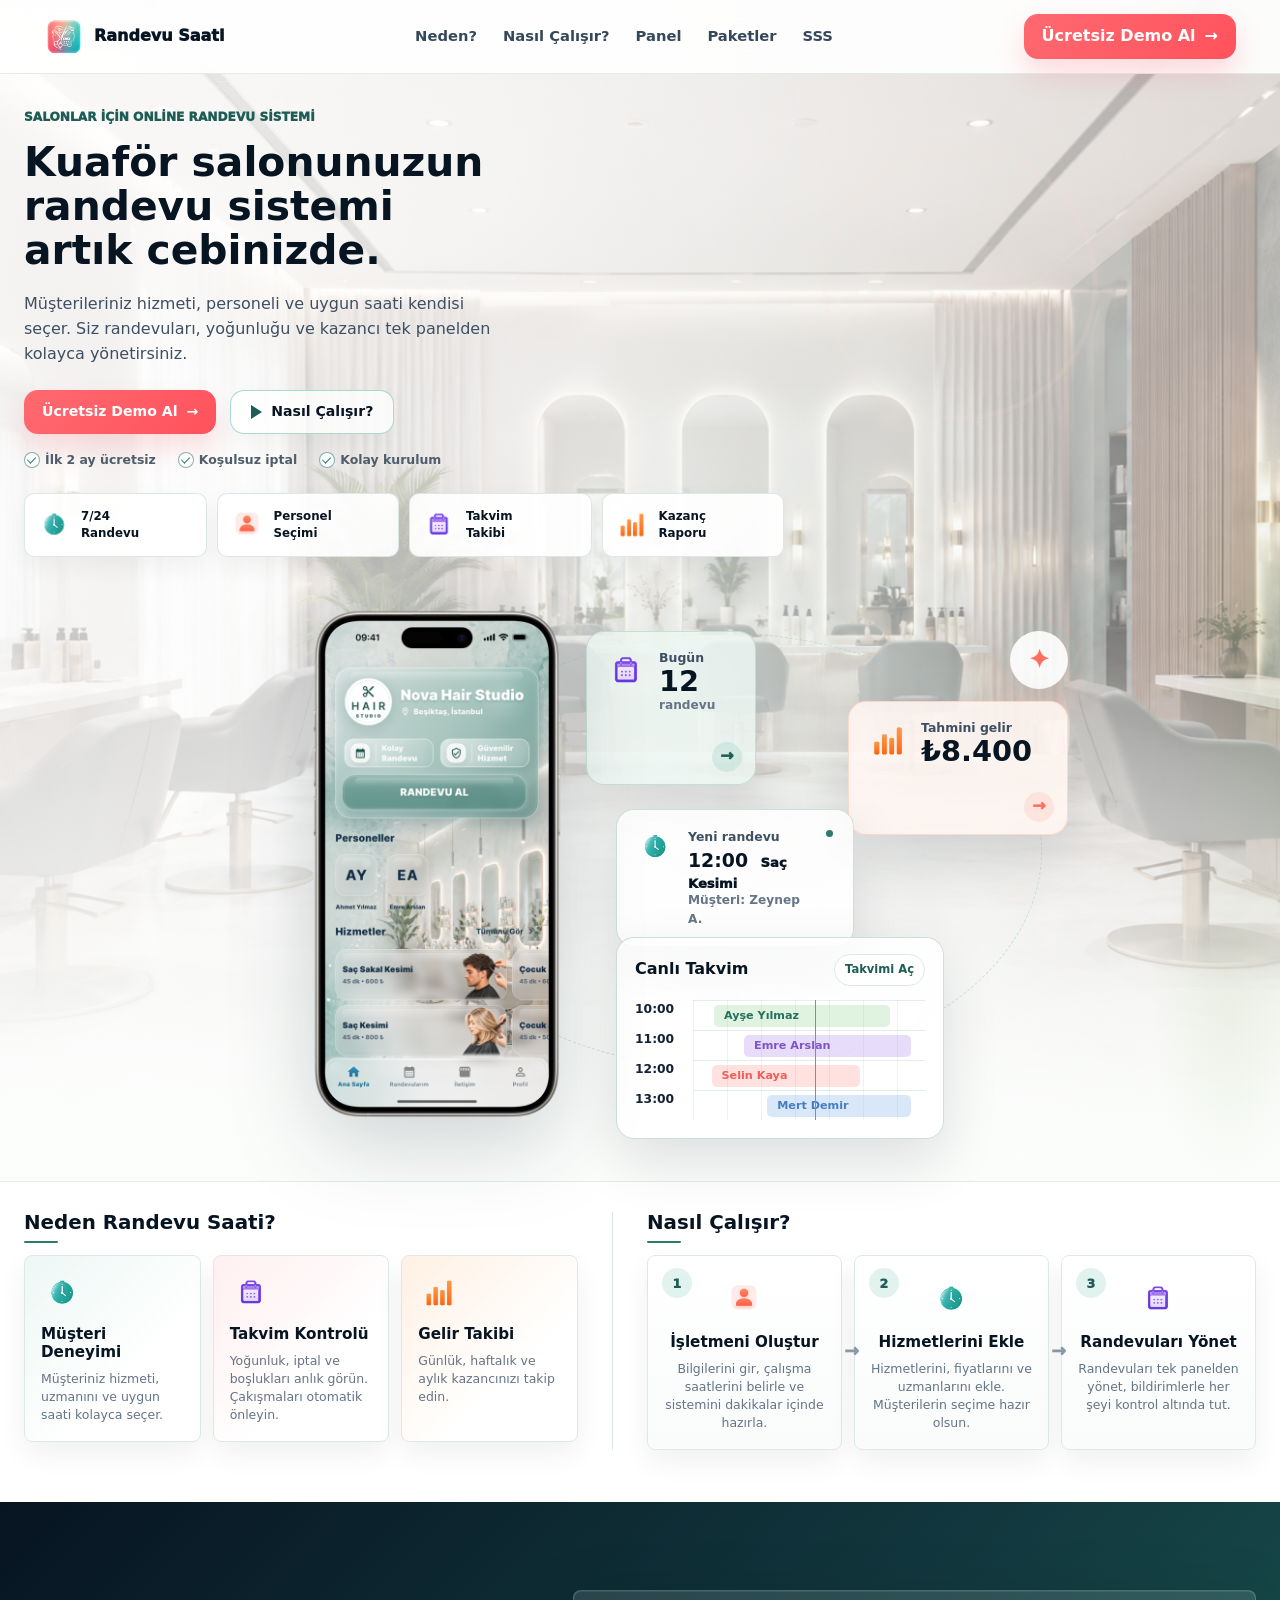
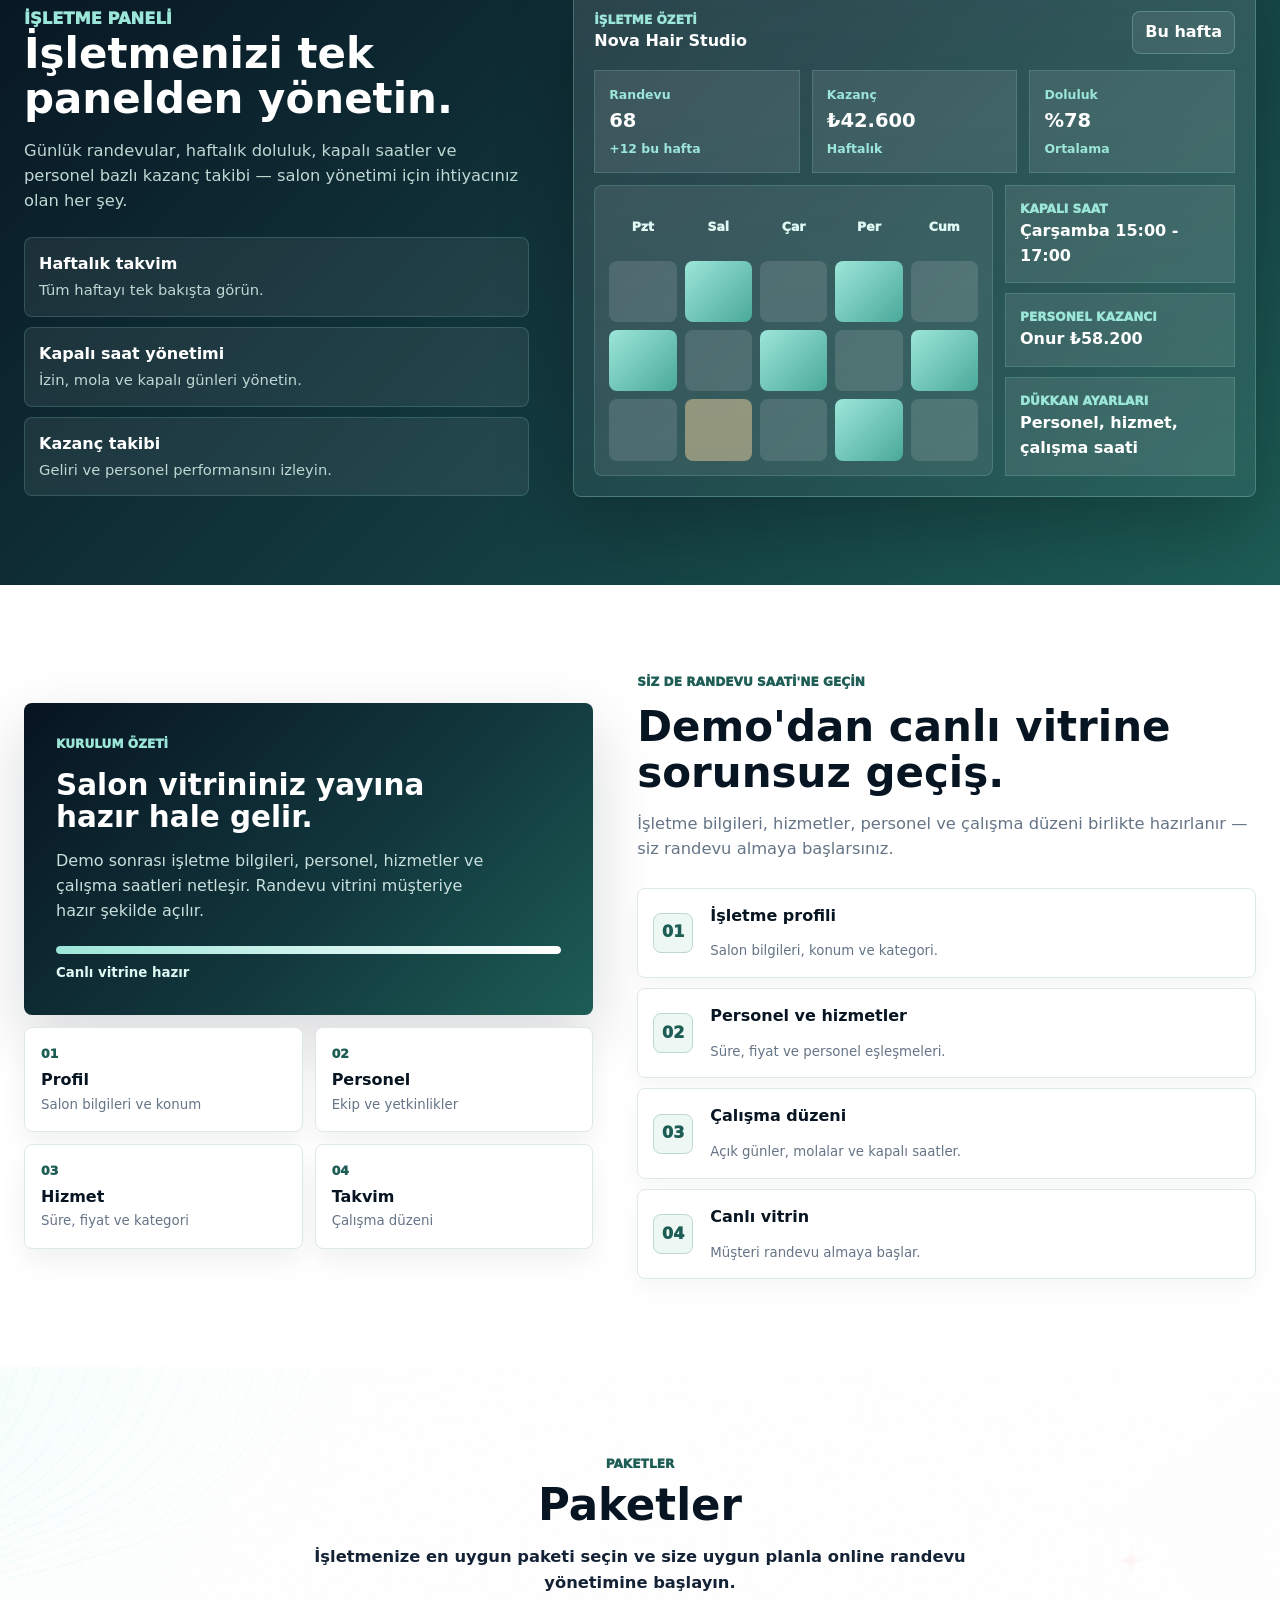
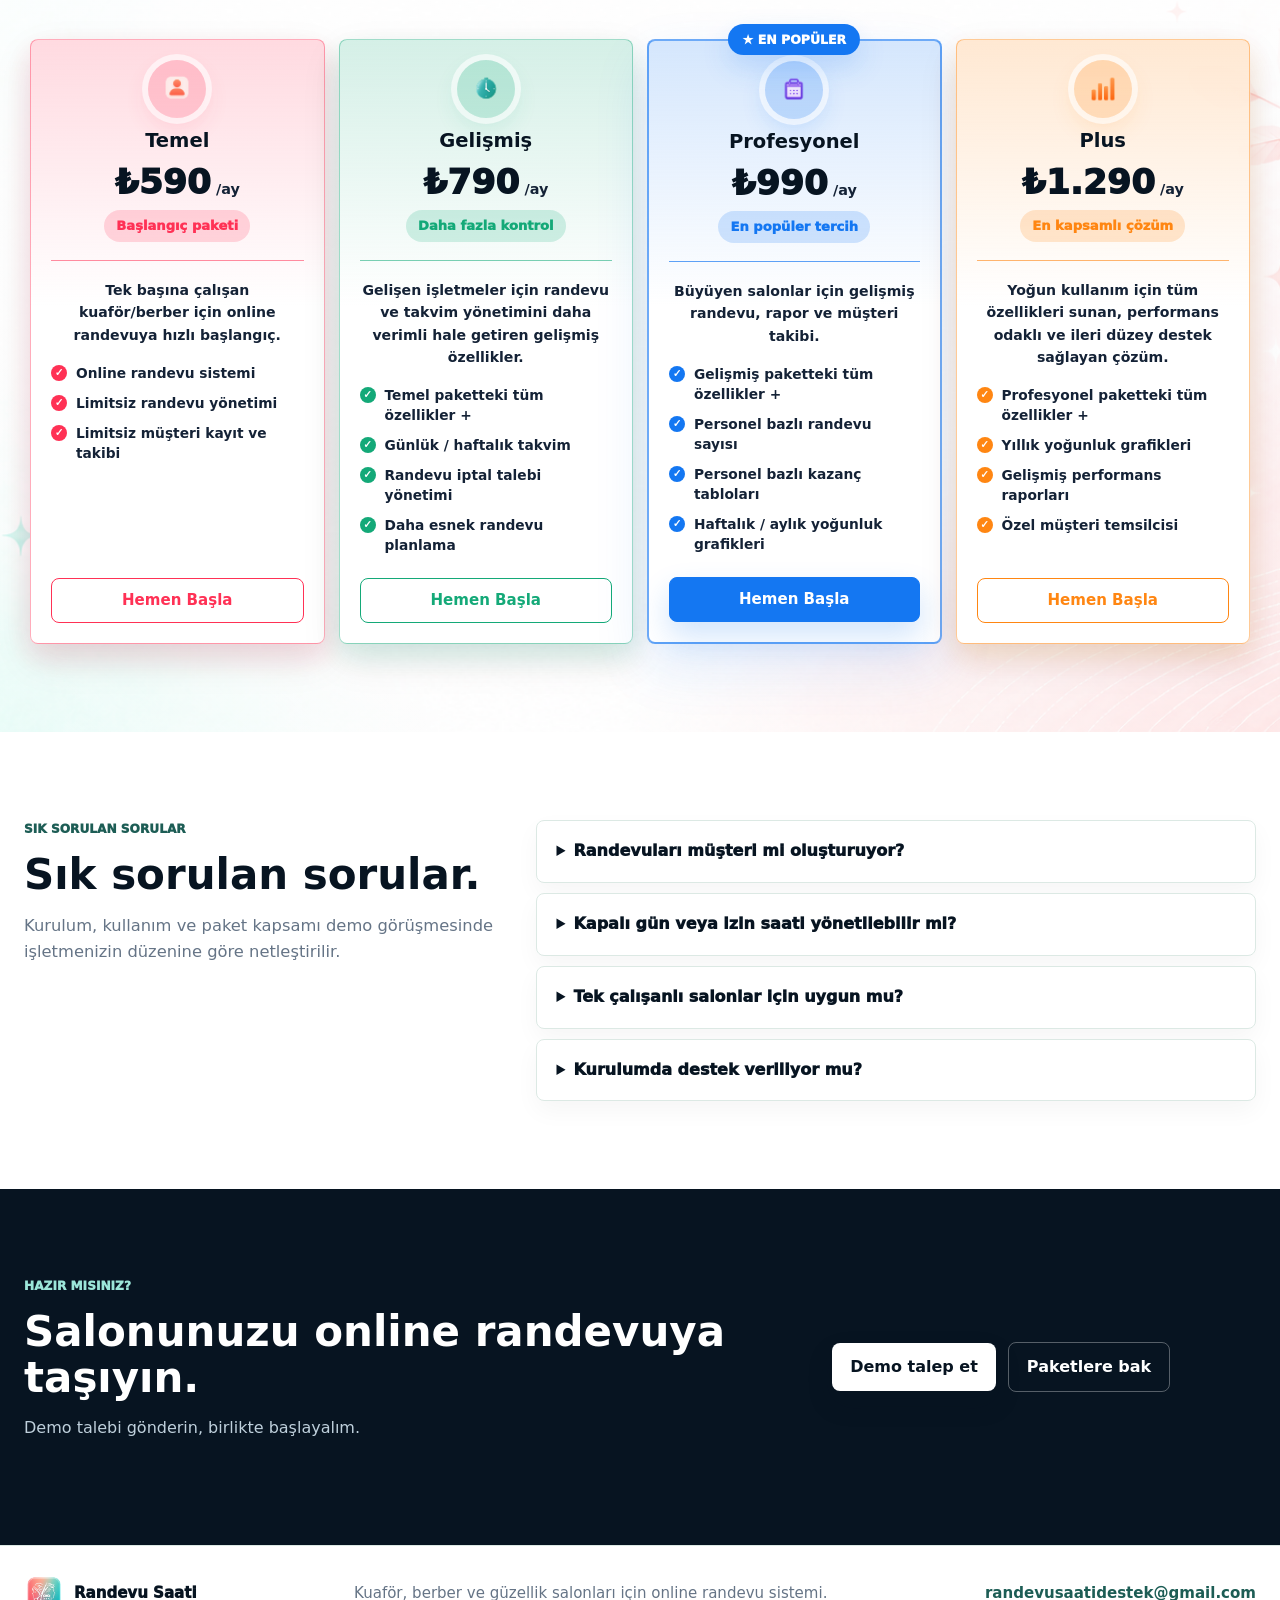
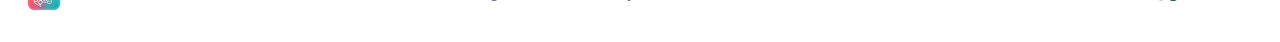
==== commit f84c2045: "Add Google Analytics web tracking" ====
--- a/index.html
+++ b/index.html
@@ -21,6 +21,13 @@
   <meta name="twitter:description" content="Salonunuz için modern online randevu deneyimi ve işletme yönetimi.">
   <meta name="twitter:image" content="https://randevusaati.tr/assets/brand/feature-graphic.jpg">
   <meta name="theme-color" content="#f7fbf9">
+  <script async src="https://www.googletagmanager.com/gtag/js?id=G-8Y6YC2P566"></script>
+  <script>
+    window.dataLayer = window.dataLayer || [];
+    function gtag(){dataLayer.push(arguments);}
+    gtag("js", new Date());
+    gtag("config", "G-8Y6YC2P566");
+  </script>
   <link rel="icon" href="./assets/brand/app-logo.png">
   <link rel="preload" as="image" href="./assets/marketing/salon-hero-background.png">
   <link rel="preload" as="image" href="./assets/marketing/pricing-background.png">
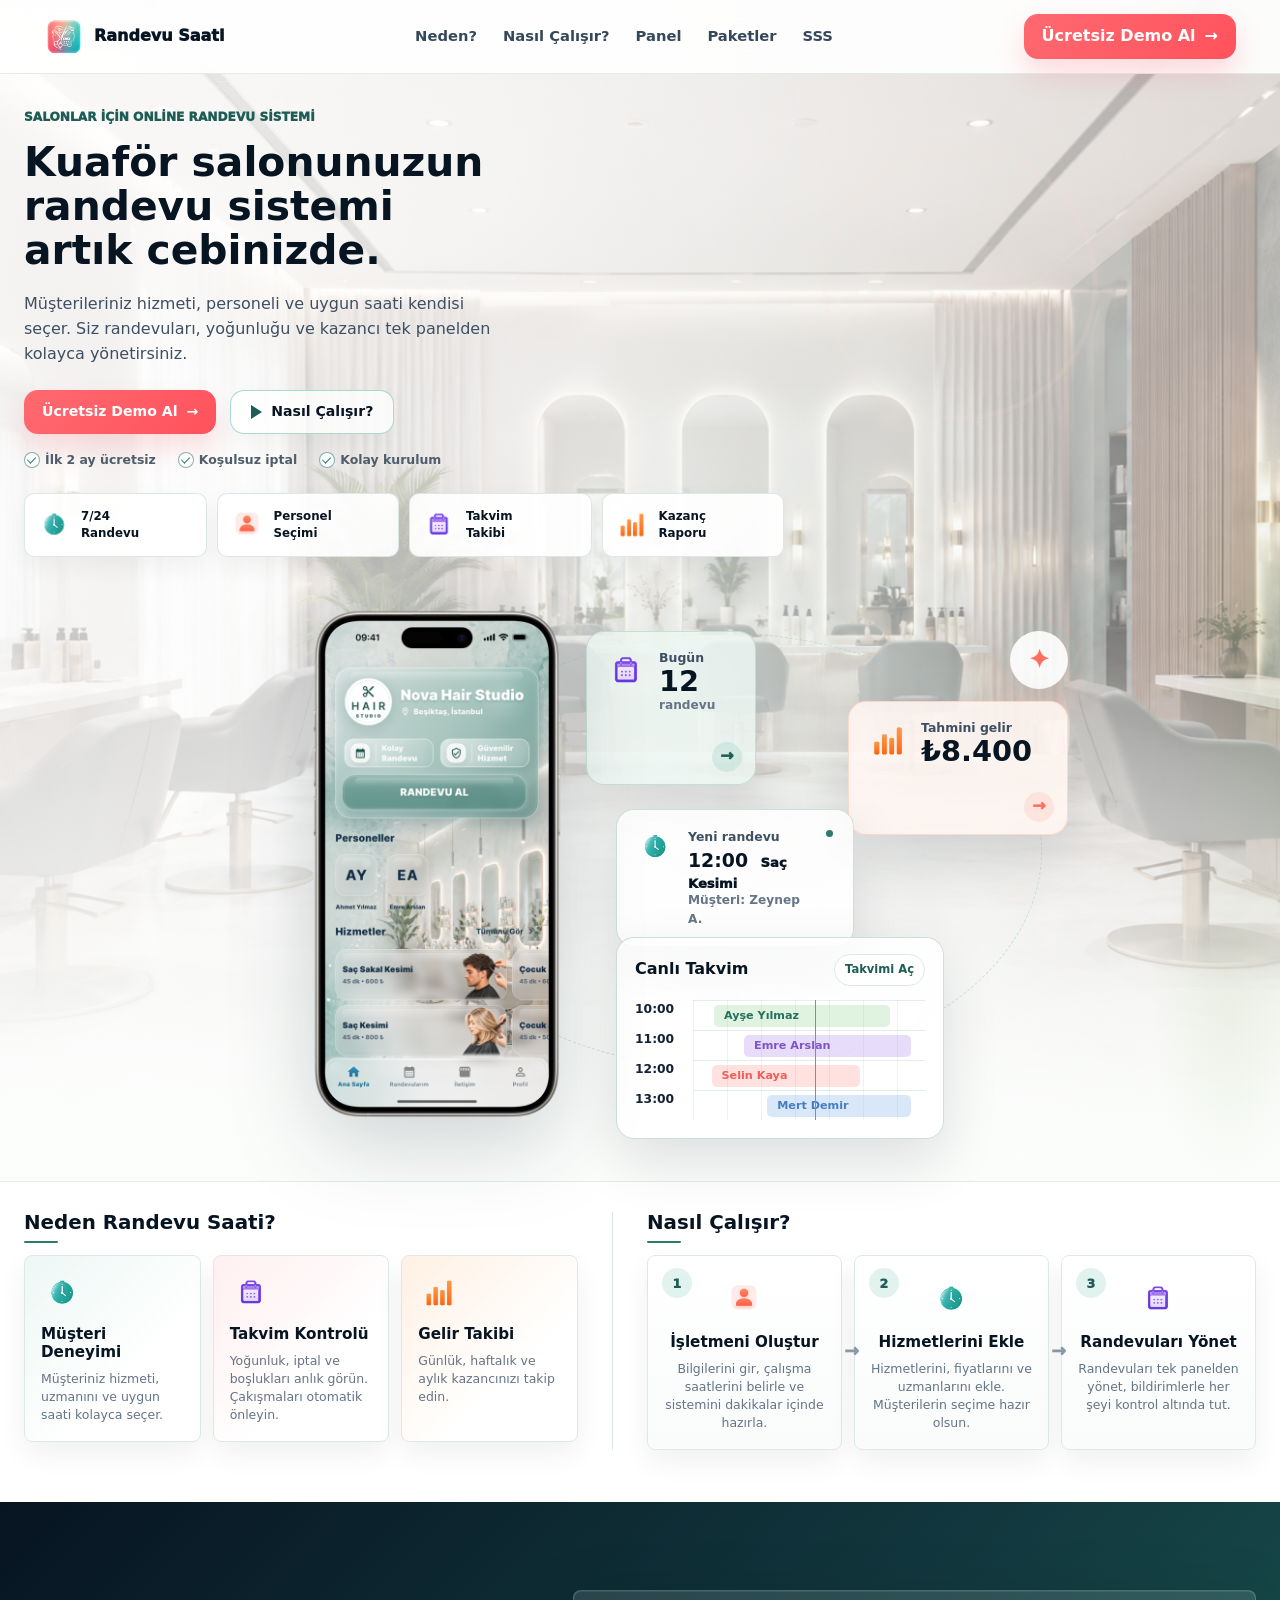
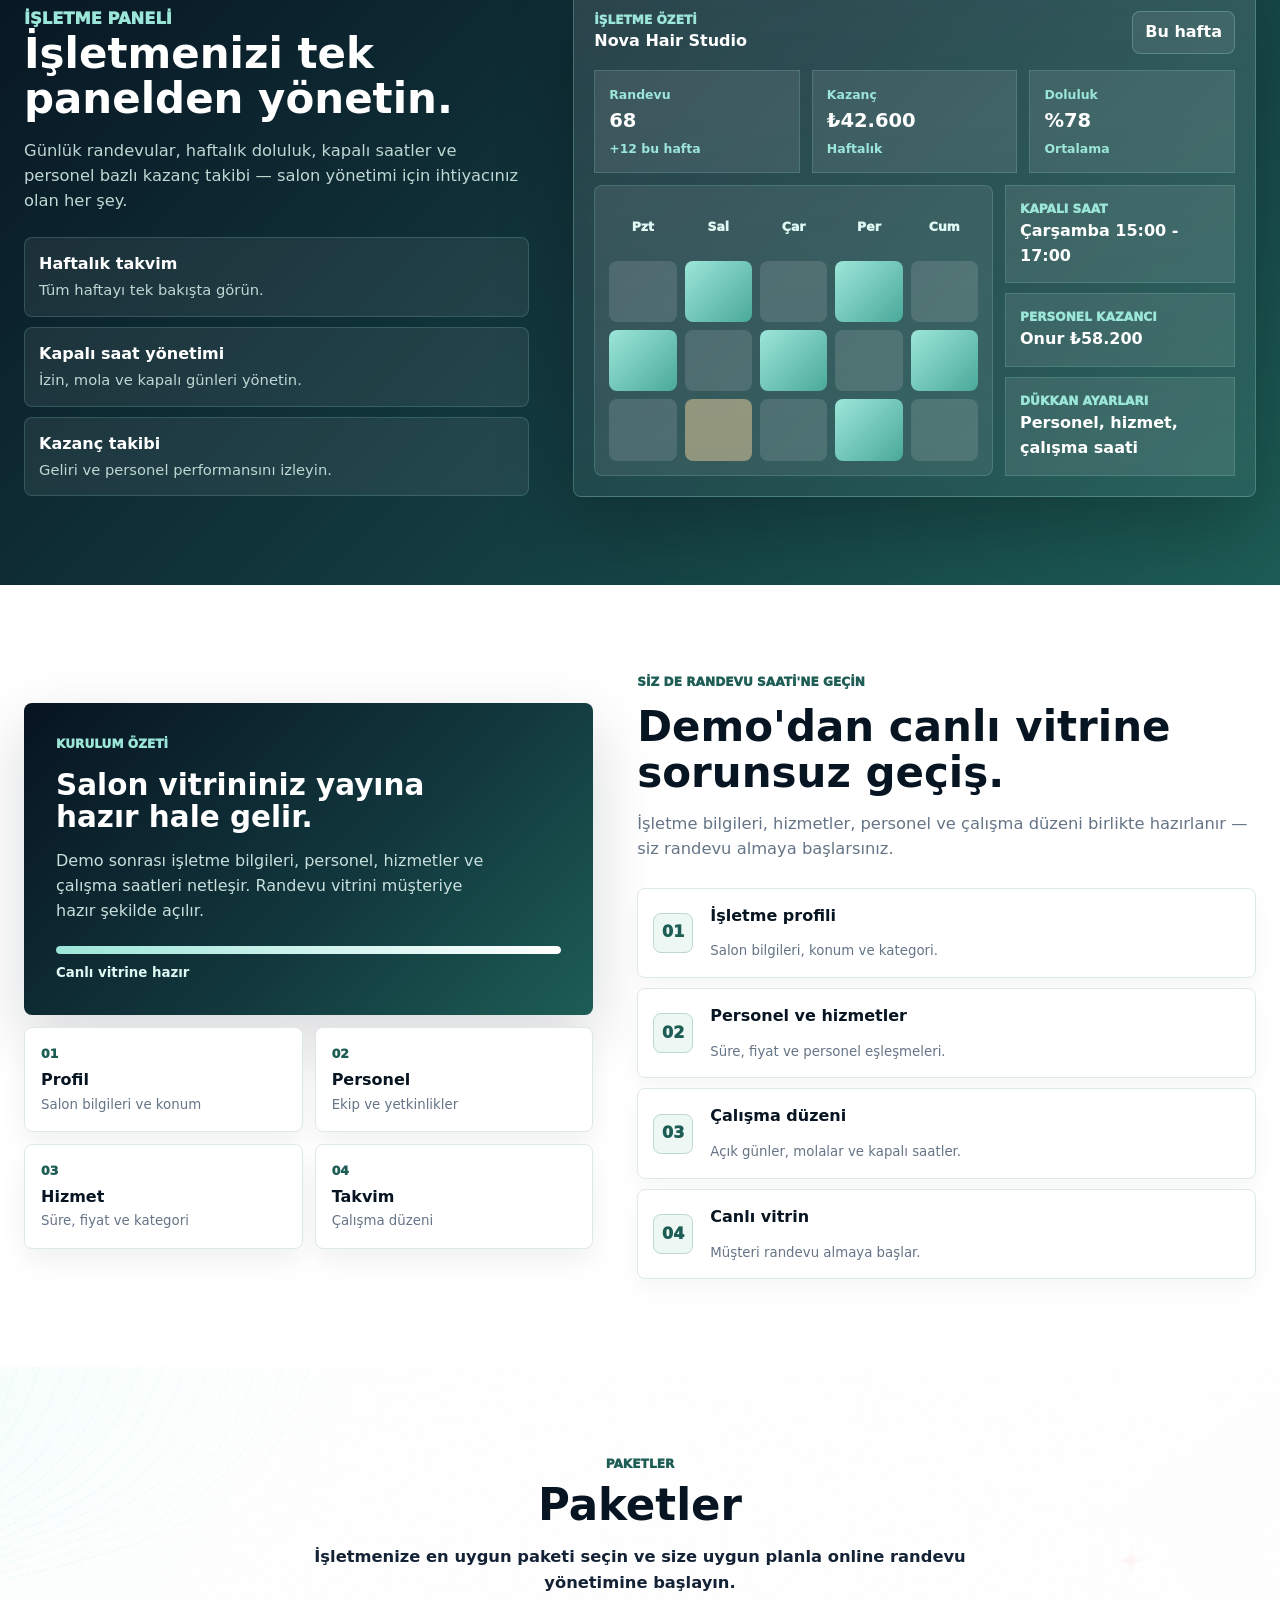
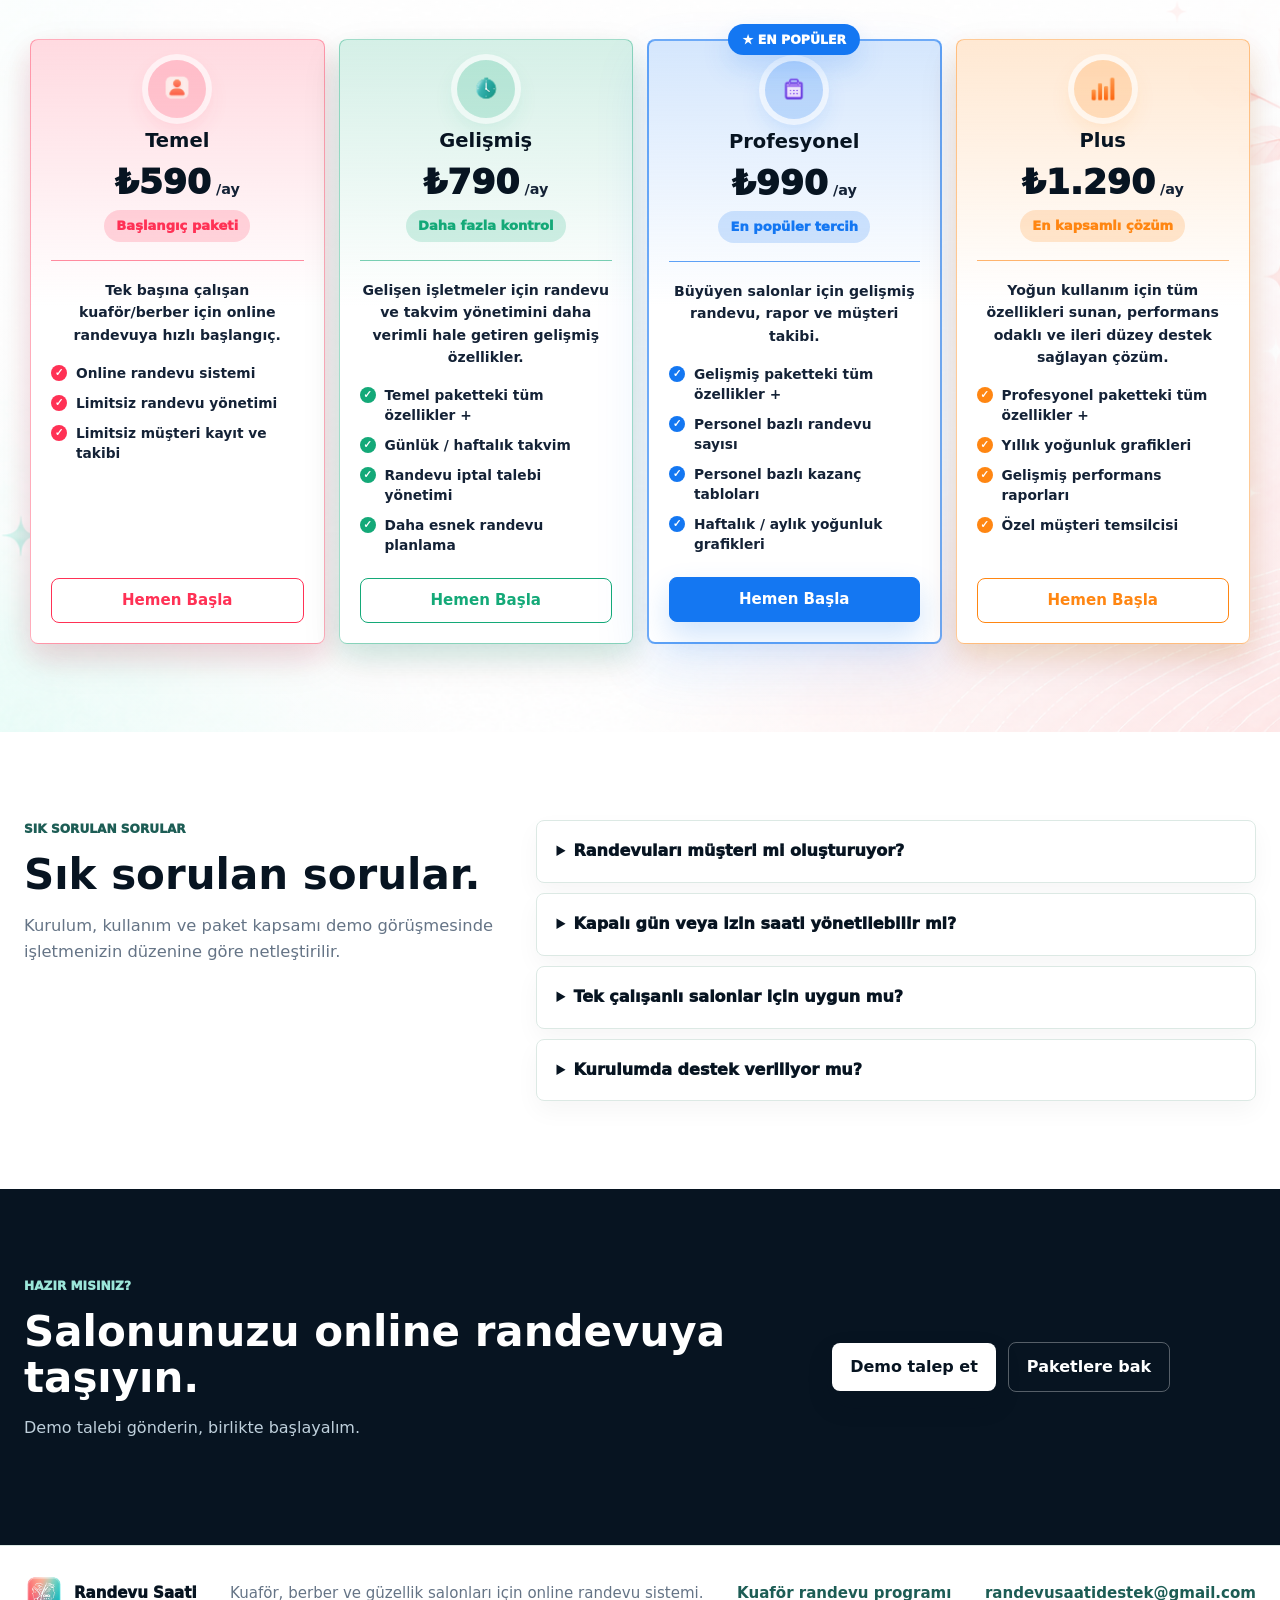
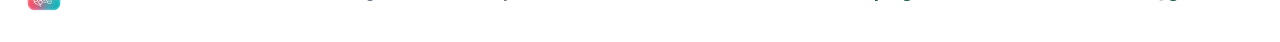
==== commit a234bbef: "Add kuafor randevu programi landing page" ====
--- a/index.html
+++ b/index.html
@@ -467,6 +467,7 @@
         <span>Randevu Saati</span>
       </a>
       <p>Kuaför, berber ve güzellik salonları için online randevu sistemi.</p>
+      <a class="footer-resource-link" href="./kuafor-randevu-programi/">Kuaför randevu programı</a>
       <a href="mailto:randevusaatidestek@gmail.com">randevusaatidestek@gmail.com</a>
     </div>
   </footer>
--- a/styles.css
+++ b/styles.css
@@ -2268,6 +2268,10 @@
   text-decoration: none;
 }
 
+.footer-resource-link {
+  white-space: nowrap;
+}
+
 /* ============================================================
    Screen Modal
    ============================================================ */
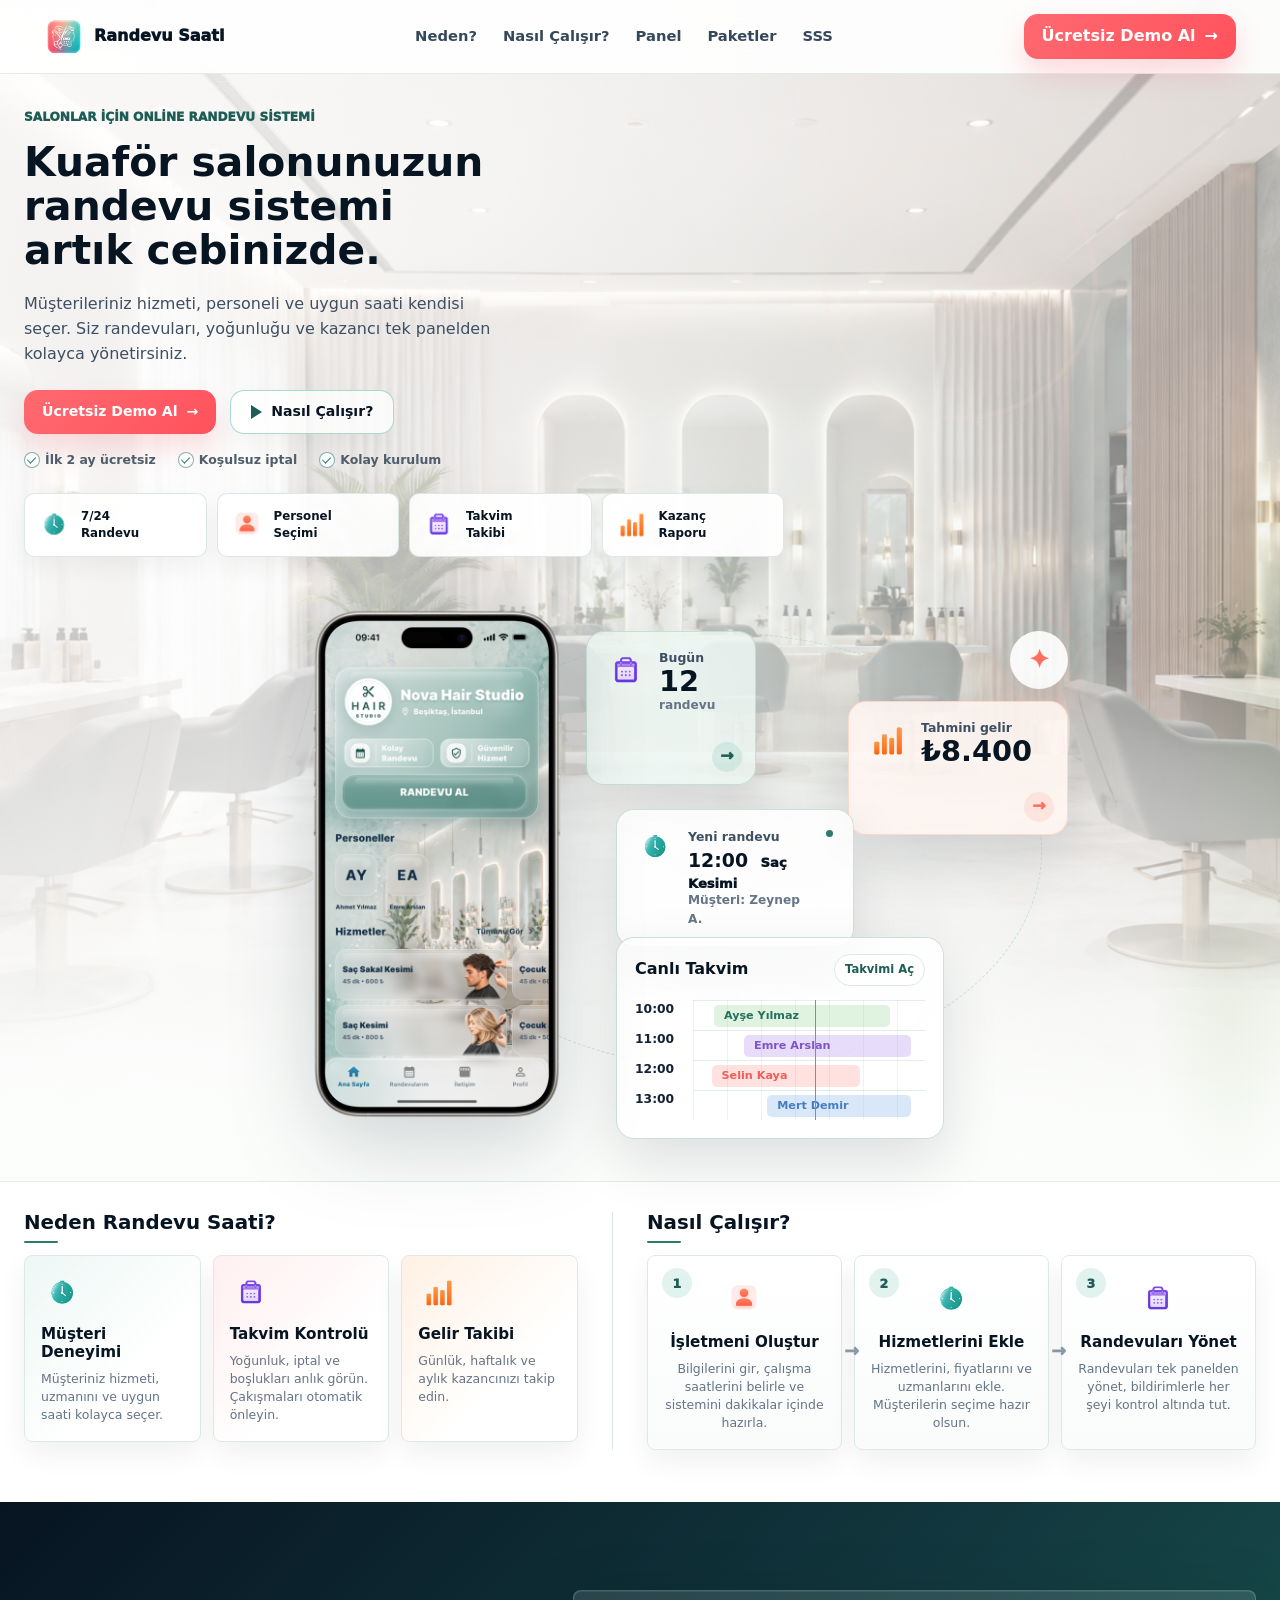
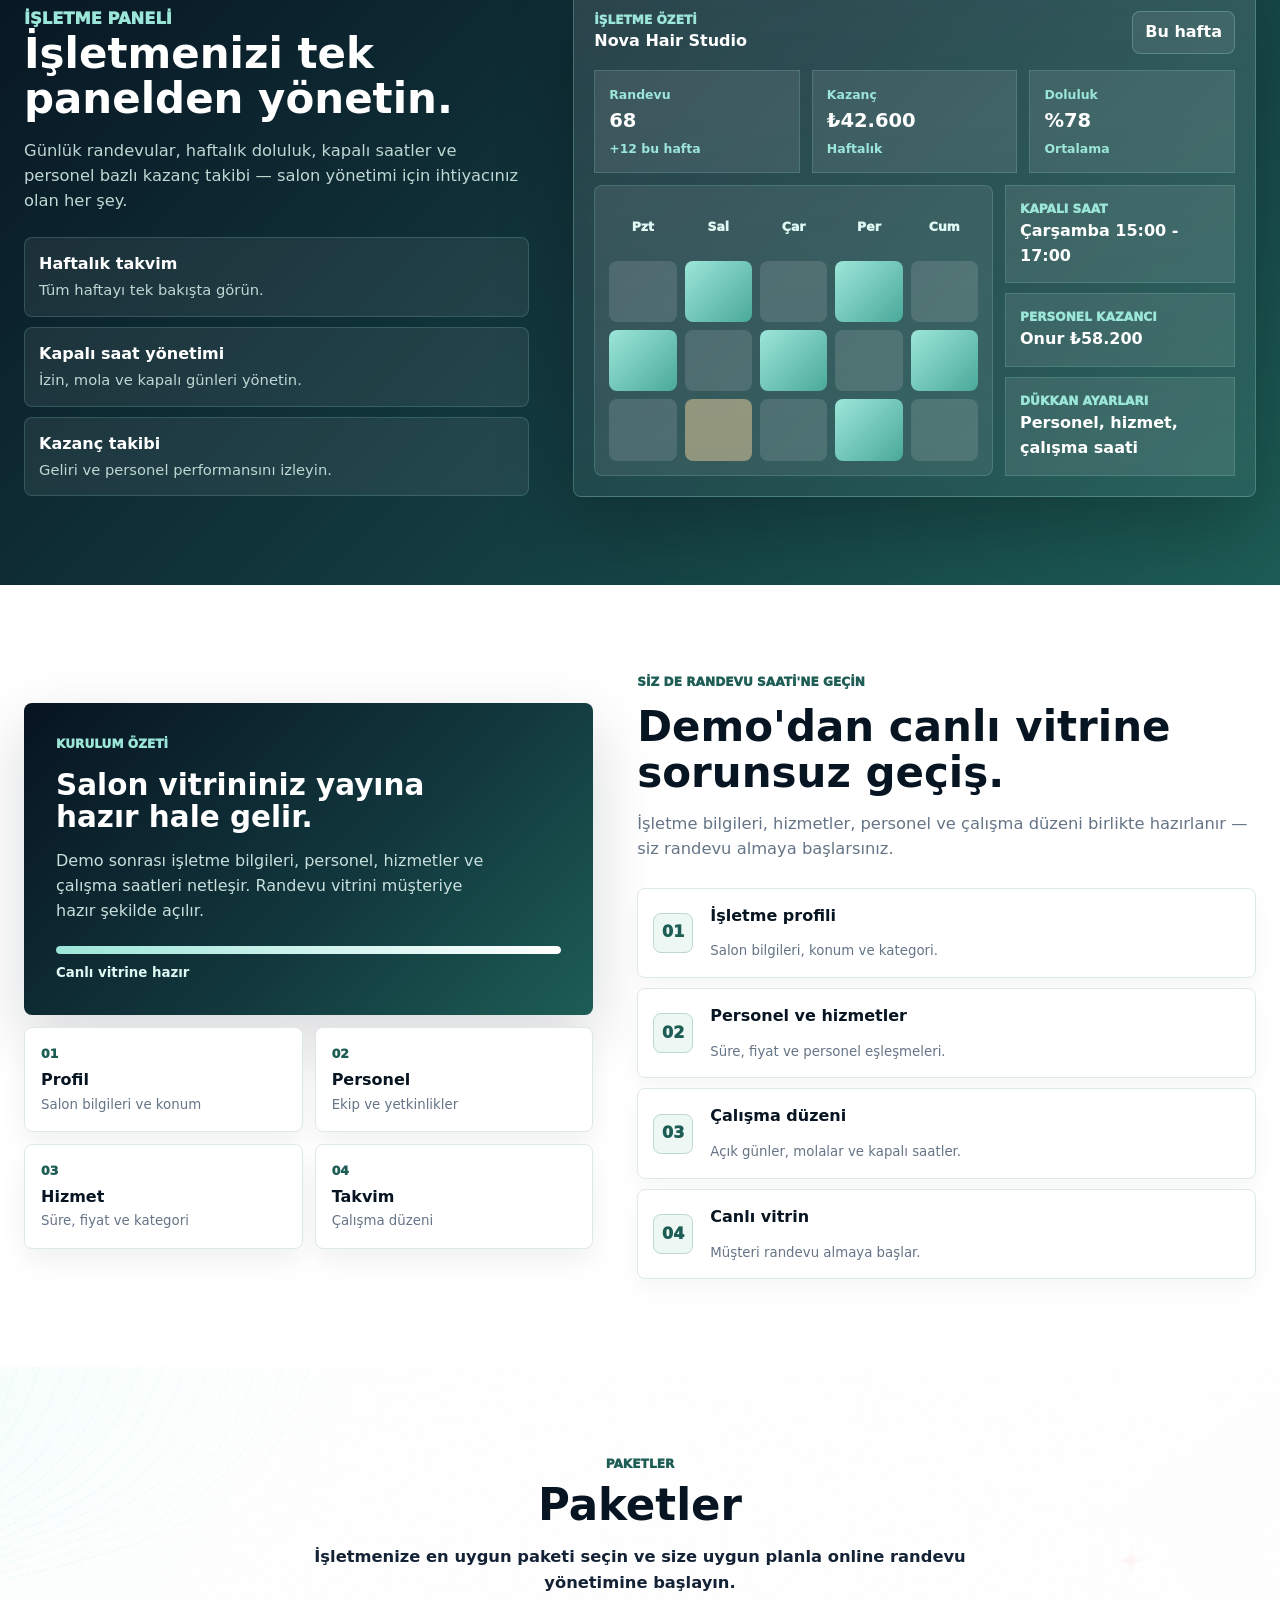
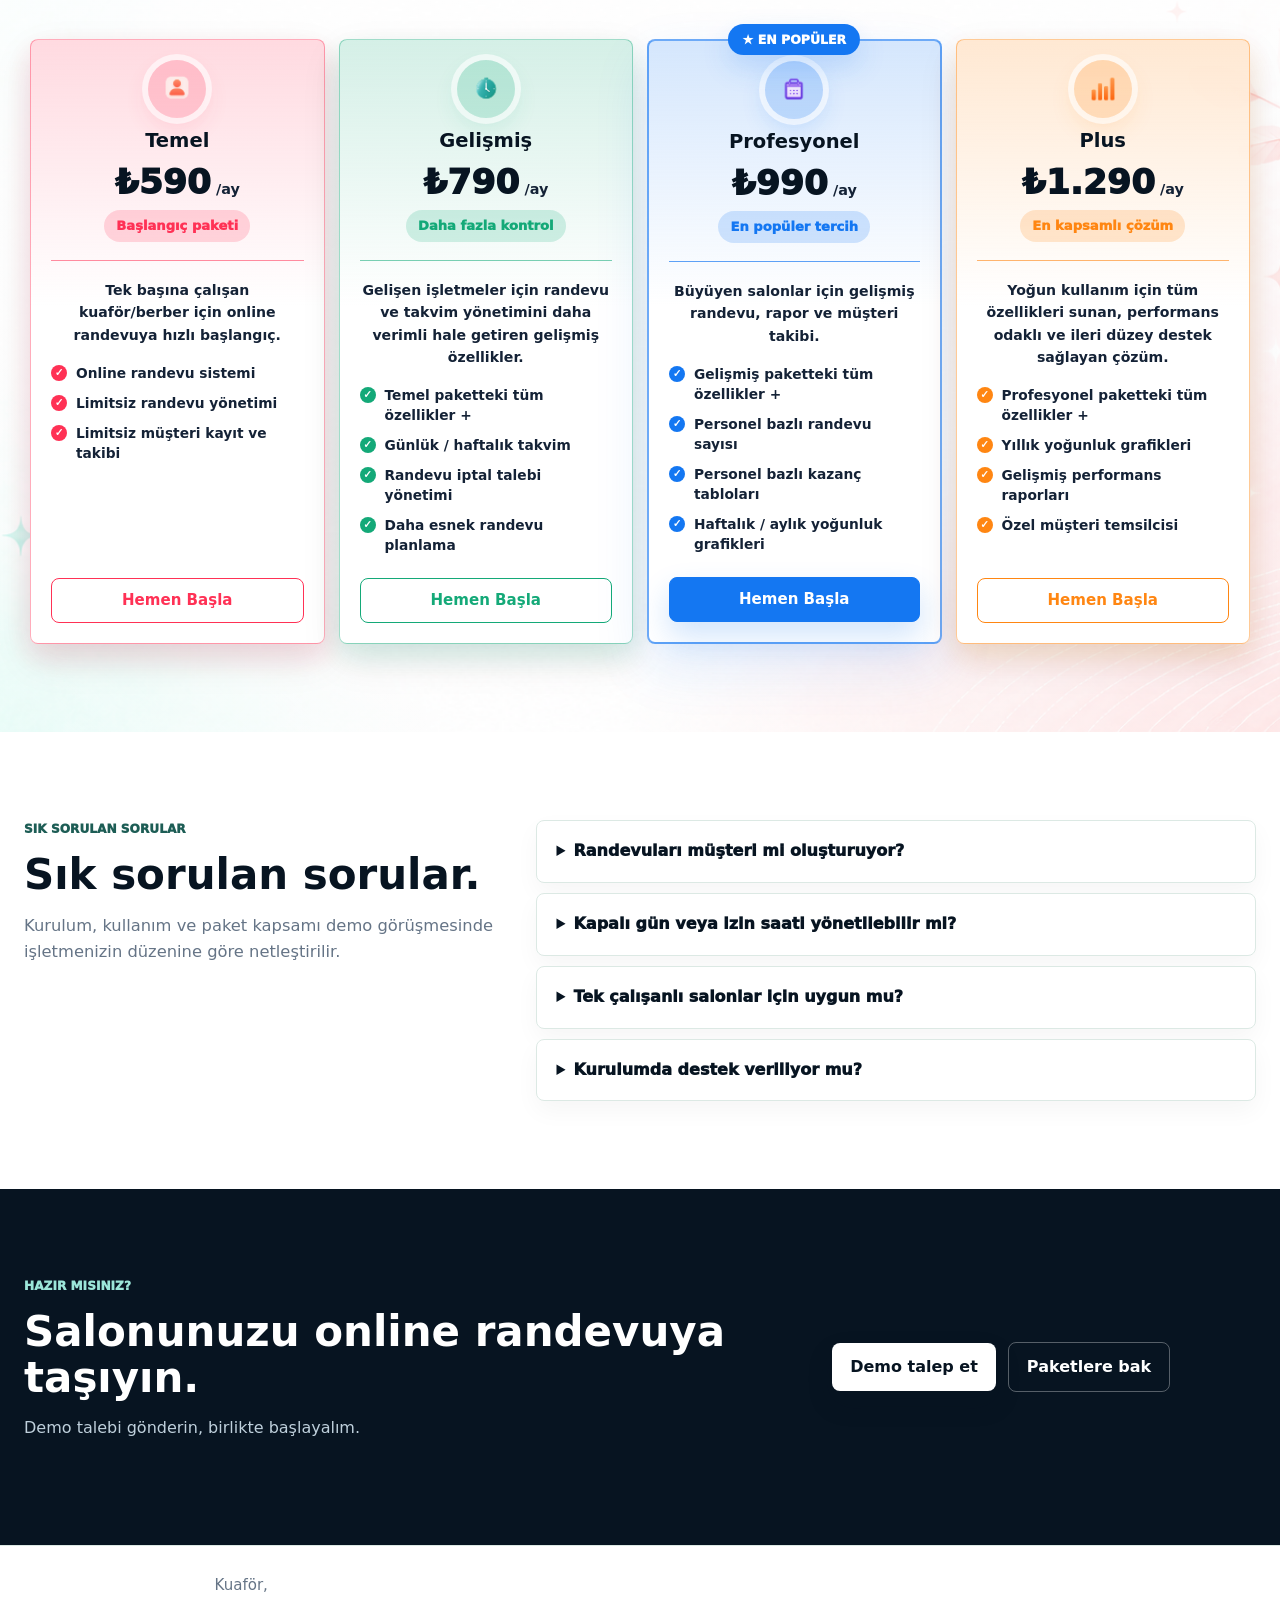
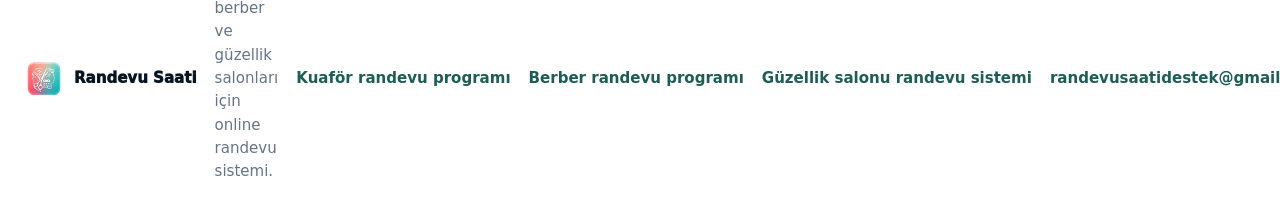
==== commit cb82bc7f: "Add berber and guzellik salonu landing pages" ====
--- a/index.html
+++ b/index.html
@@ -468,6 +468,8 @@
       </a>
       <p>Kuaför, berber ve güzellik salonları için online randevu sistemi.</p>
       <a class="footer-resource-link" href="./kuafor-randevu-programi/">Kuaför randevu programı</a>
+      <a class="footer-resource-link" href="./berber-randevu-programi/">Berber randevu programı</a>
+      <a class="footer-resource-link" href="./guzellik-salonu-randevu-sistemi/">Güzellik salonu randevu sistemi</a>
       <a href="mailto:randevusaatidestek@gmail.com">randevusaatidestek@gmail.com</a>
     </div>
   </footer>
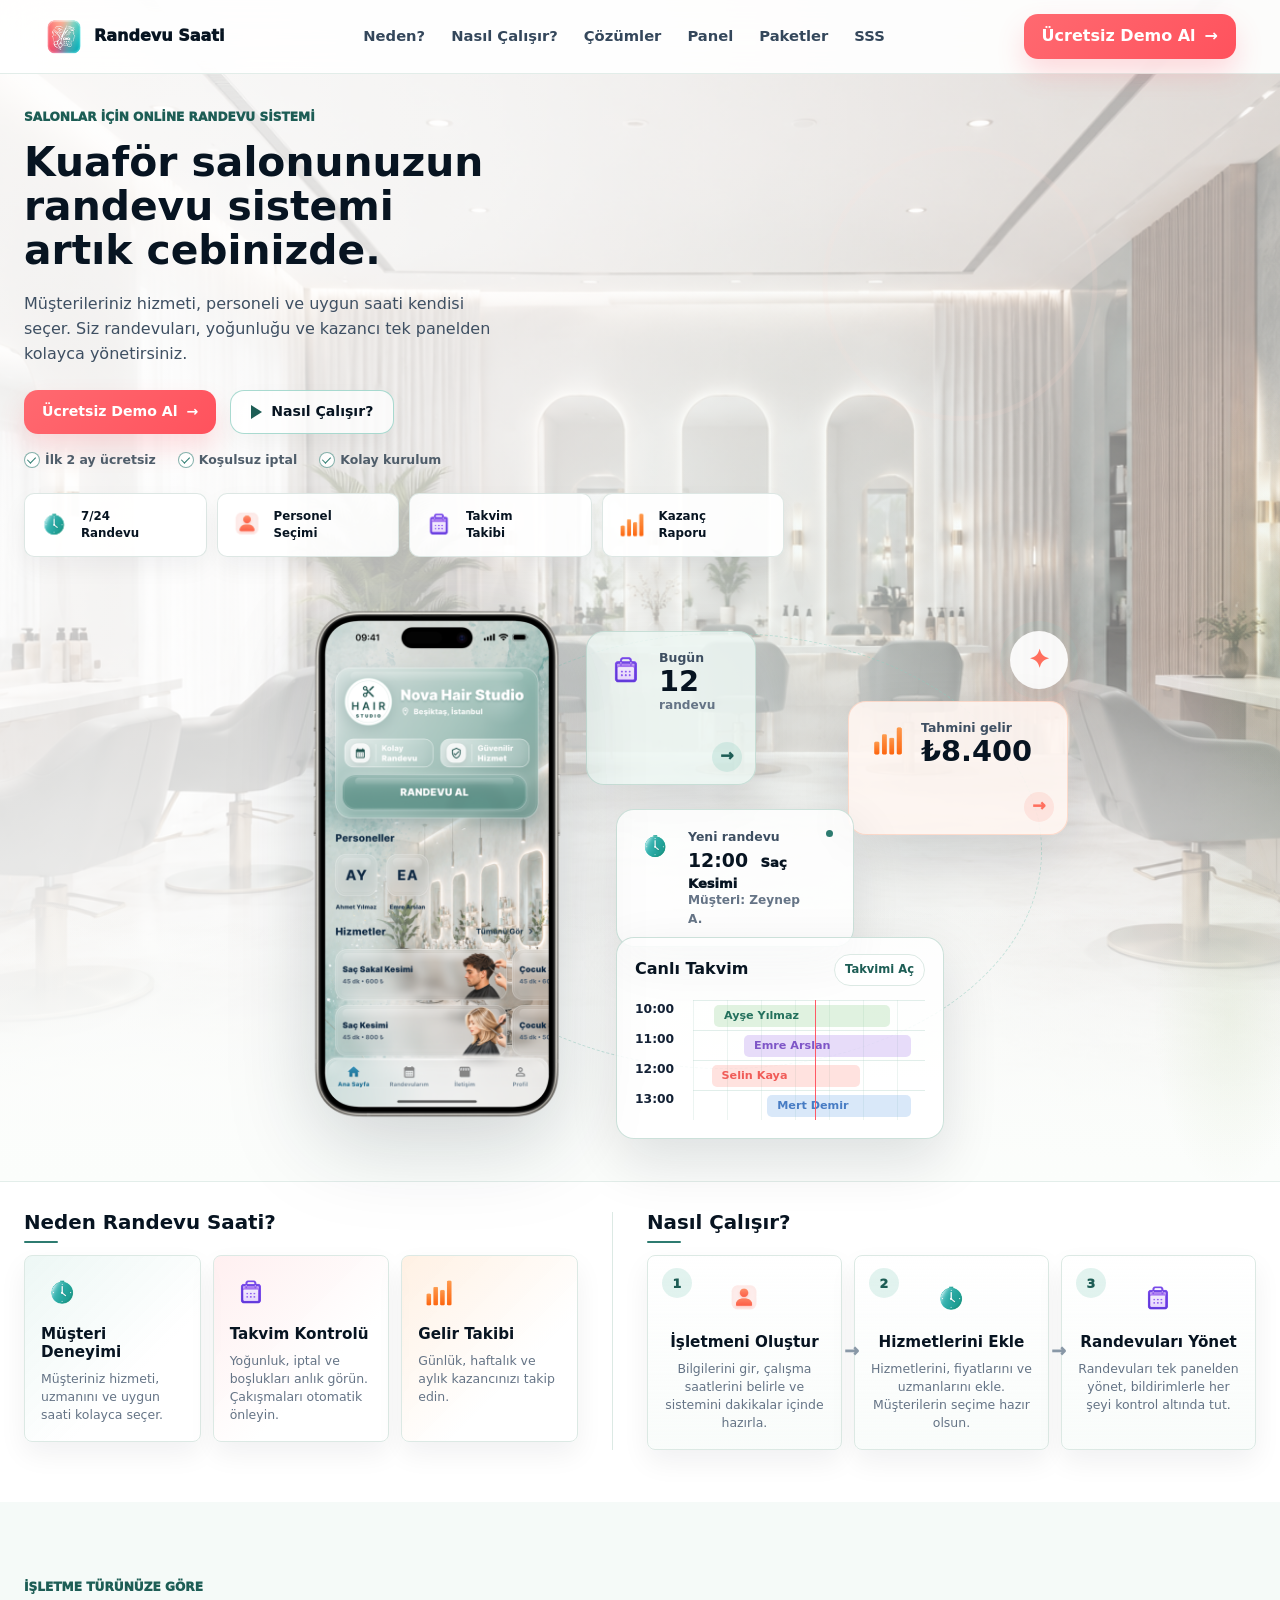
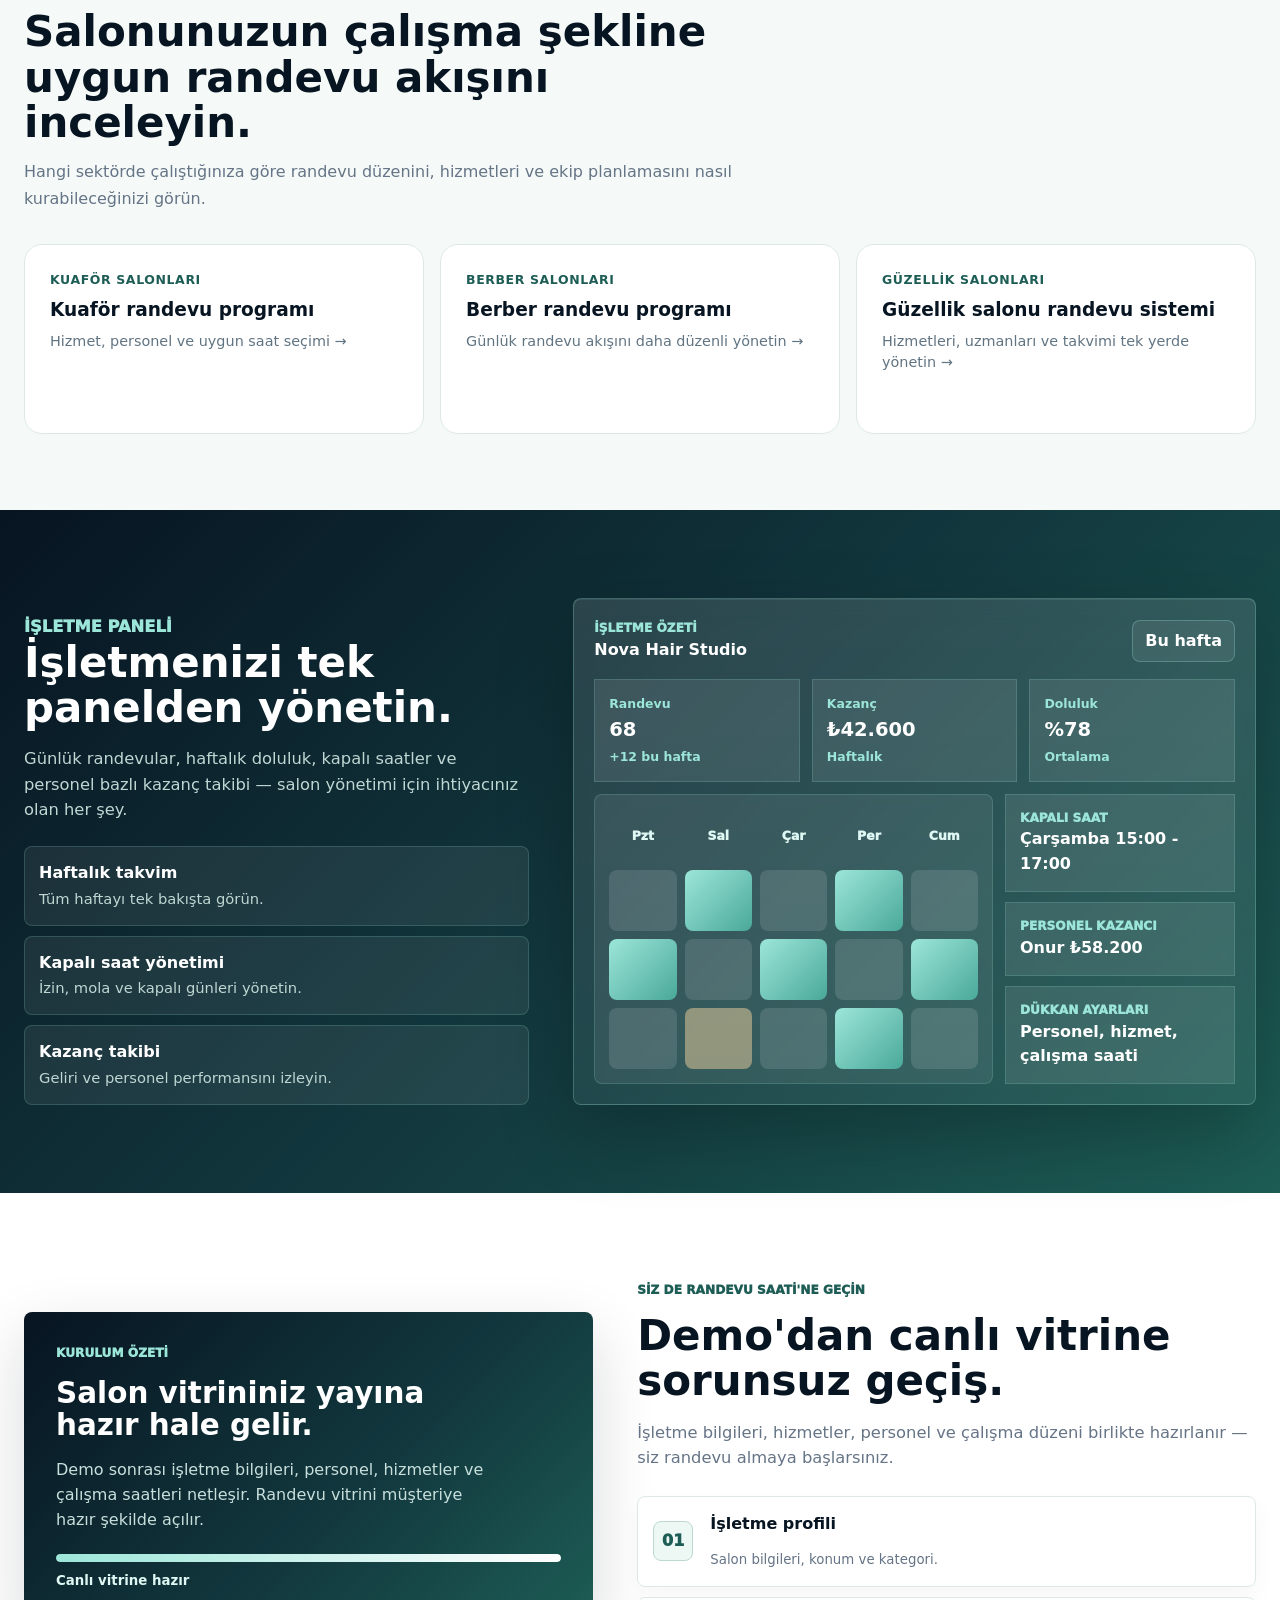
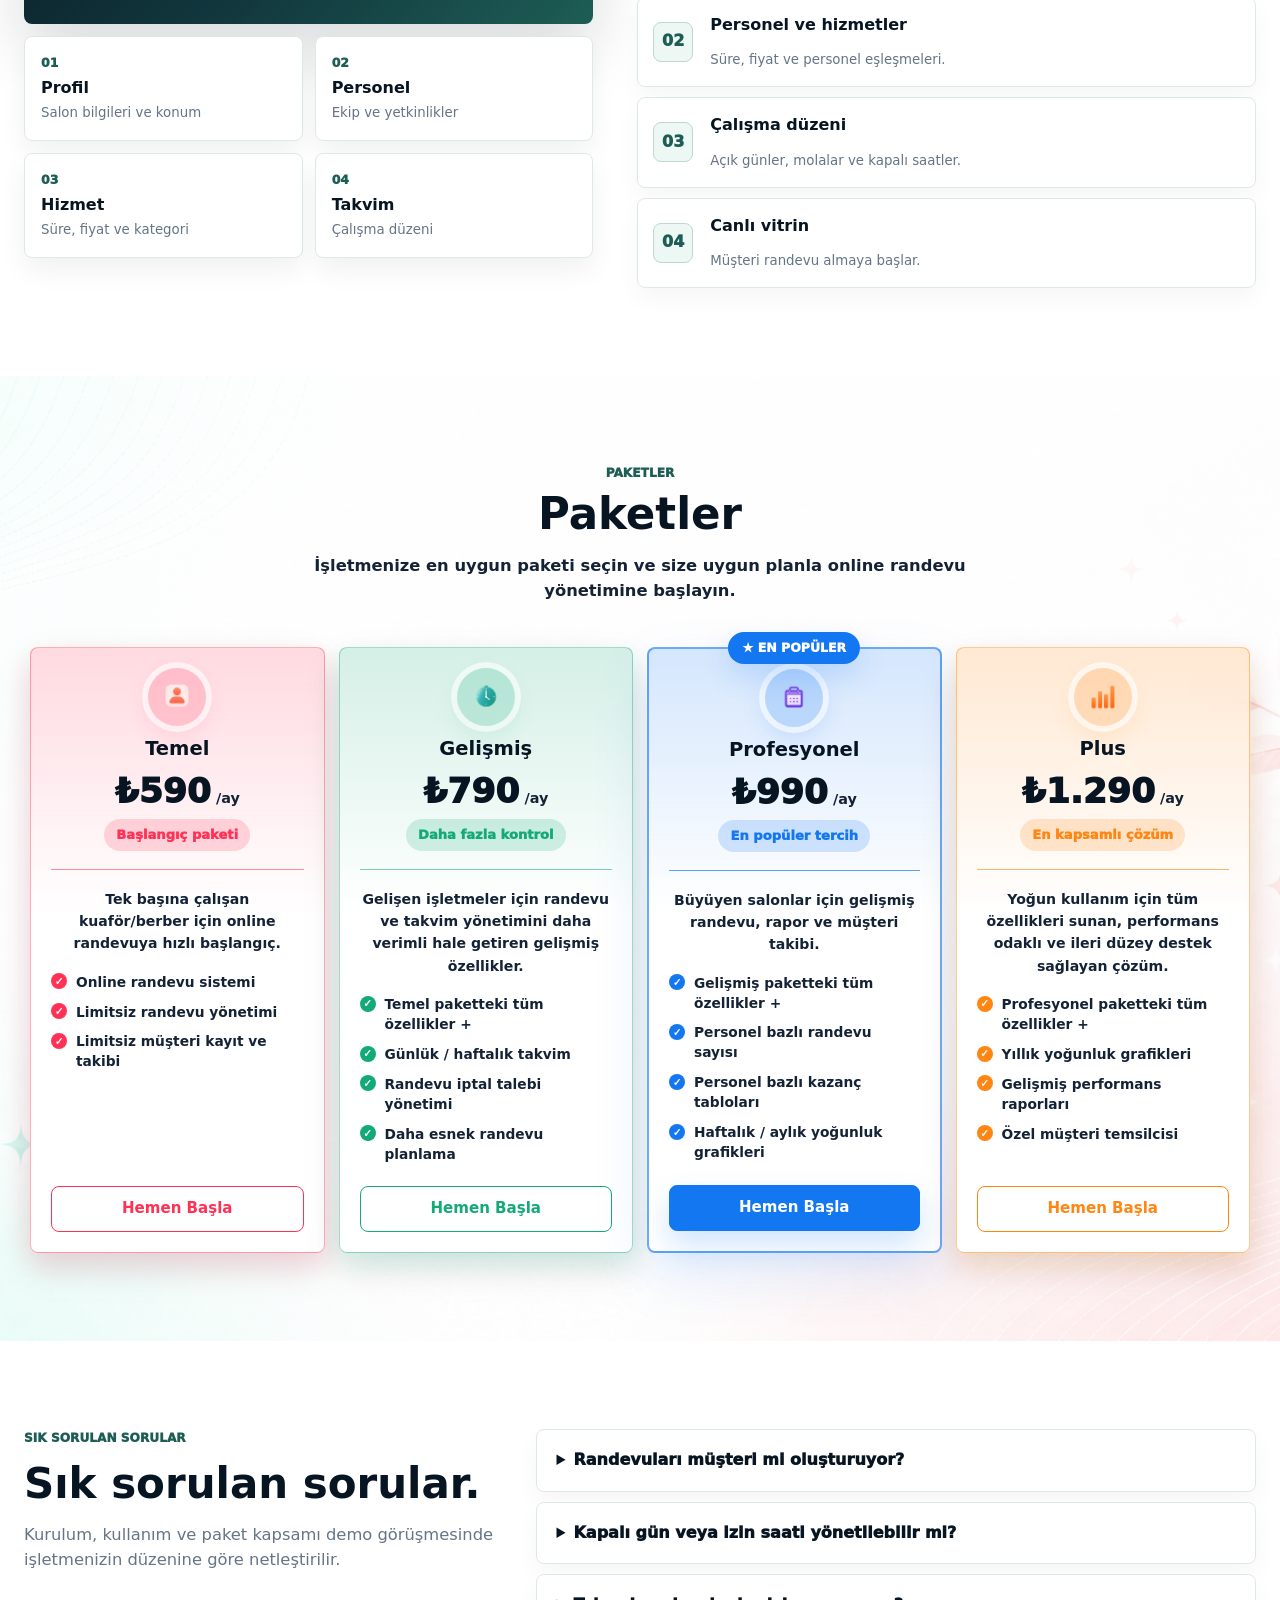
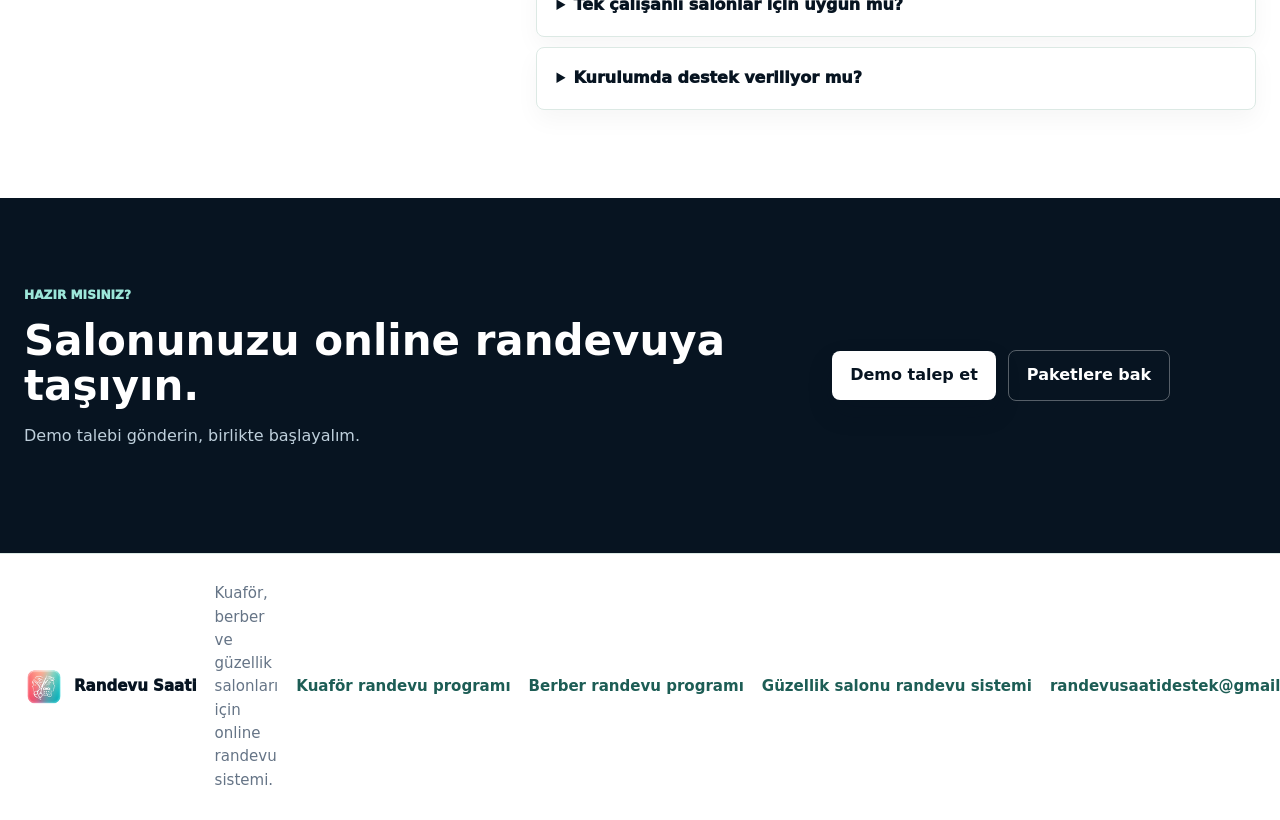
==== commit bb0e30be: "Expose sector solutions on homepage" ====
--- a/index.html
+++ b/index.html
@@ -88,6 +88,7 @@
     <nav id="site-nav" class="nav-links" aria-label="Sayfa bölümleri">
       <a href="#neden">Neden?</a>
       <a href="#akis">Nasıl Çalışır?</a>
+      <a href="#cozumler">Çözümler</a>
       <a href="#panel">Panel</a>
       <a href="#paketler">Paketler</a>
       <a href="#sss">SSS</a>
@@ -252,6 +253,34 @@
       </div>
     </section>
 
+    <section id="cozumler" class="section section-solutions" aria-labelledby="solutions-title">
+      <div class="section-inner reveal">
+        <div class="solutions-heading">
+          <p class="eyebrow">İşletme türünüze göre</p>
+          <h2 id="solutions-title">Salonunuzun çalışma şekline uygun randevu akışını inceleyin.</h2>
+          <p>Hangi sektörde çalıştığınıza göre randevu düzenini, hizmetleri ve ekip planlamasını nasıl kurabileceğinizi görün.</p>
+        </div>
+
+        <div class="solution-links" aria-label="Sektöre özel randevu çözümleri">
+          <a class="solution-link" href="./kuafor-randevu-programi/">
+            <span class="solution-link-kicker">Kuaför salonları</span>
+            <strong>Kuaför randevu programı</strong>
+            <span>Hizmet, personel ve uygun saat seçimi →</span>
+          </a>
+          <a class="solution-link" href="./berber-randevu-programi/">
+            <span class="solution-link-kicker">Berber salonları</span>
+            <strong>Berber randevu programı</strong>
+            <span>Günlük randevu akışını daha düzenli yönetin →</span>
+          </a>
+          <a class="solution-link" href="./guzellik-salonu-randevu-sistemi/">
+            <span class="solution-link-kicker">Güzellik salonları</span>
+            <strong>Güzellik salonu randevu sistemi</strong>
+            <span>Hizmetleri, uzmanları ve takvimi tek yerde yönetin →</span>
+          </a>
+        </div>
+      </div>
+    </section>
+
     <section id="panel" class="section section-panel" aria-labelledby="panel-title">
       <div class="section-inner panel-layout reveal">
         <div class="panel-copy">
--- a/styles.css
+++ b/styles.css
@@ -998,6 +998,11 @@
   background: #fff;
 }
 
+.section-solutions {
+  padding: 76px 0;
+  background: #f5faf8;
+}
+
 .section-panel {
   color: #edf8f5;
   background:
@@ -1044,6 +1049,71 @@
 .panel-copy p {
   margin: var(--space-md) 0 0;
   font-size: 1.02rem;
+}
+
+.solutions-heading {
+  max-width: 730px;
+}
+
+.solutions-heading h2 {
+  margin: 10px 0 14px;
+  color: var(--ink-strong);
+  font-size: clamp(2rem, 3.28vw, 3.02rem);
+  line-height: 1.08;
+}
+
+.solutions-heading p:not(.eyebrow) {
+  margin: 0;
+  color: var(--muted);
+  line-height: 1.65;
+}
+
+.solution-links {
+  display: grid;
+  grid-template-columns: repeat(3, minmax(0, 1fr));
+  gap: 16px;
+  margin-top: 32px;
+}
+
+.solution-link {
+  display: grid;
+  align-content: start;
+  gap: 9px;
+  min-height: 190px;
+  padding: 25px;
+  border: 1px solid #dbe9e5;
+  border-radius: 18px;
+  background: #fff;
+  color: var(--ink);
+  text-decoration: none;
+  transition: transform var(--transition-base), border-color var(--transition-base), box-shadow var(--transition-base);
+}
+
+.solution-link:hover {
+  transform: translateY(-3px);
+  border-color: var(--mint);
+  box-shadow: 0 18px 38px rgba(7, 20, 33, 0.09);
+}
+
+.solution-link-kicker {
+  color: var(--mint-dark);
+  font-size: 0.78rem;
+  font-weight: 900;
+  letter-spacing: 0.05em;
+  text-transform: uppercase;
+}
+
+.solution-link strong {
+  color: var(--ink-strong);
+  font-size: 1.16rem;
+  line-height: 1.25;
+}
+
+.solution-link > span:last-child {
+  margin-top: auto;
+  color: #617482;
+  font-size: 0.9rem;
+  line-height: 1.5;
 }
 
 /* ============================================================
@@ -2443,6 +2513,41 @@
    Responsive — 920px
    ============================================================ */
 
+@media (min-width: 921px) and (max-width: 1100px) {
+  .site-header {
+    grid-template-columns: auto auto;
+    padding: 0 24px;
+  }
+
+  .header-actions {
+    justify-self: end;
+  }
+
+  .nav-toggle {
+    display: inline-grid;
+  }
+
+  .nav-links {
+    position: absolute;
+    top: calc(100% + 10px);
+    right: 24px;
+    left: 24px;
+    display: none;
+    grid-template-columns: repeat(3, minmax(0, 1fr));
+    gap: 6px;
+    justify-content: stretch;
+    padding: 10px;
+    border: 1px solid var(--line);
+    border-radius: var(--radius);
+    background: rgba(255, 255, 255, 0.97);
+    box-shadow: var(--shadow);
+  }
+
+  .nav-links.is-open {
+    display: grid;
+  }
+}
+
 @media (max-width: 920px) {
   .site-header {
     grid-template-columns: auto auto;
@@ -2493,6 +2598,10 @@
     grid-template-columns: repeat(3, minmax(0, 1fr));
   }
 
+  .solution-links {
+    grid-template-columns: 1fr;
+  }
+
   .pricing-head,
   .footer-inner {
     flex-direction: column;
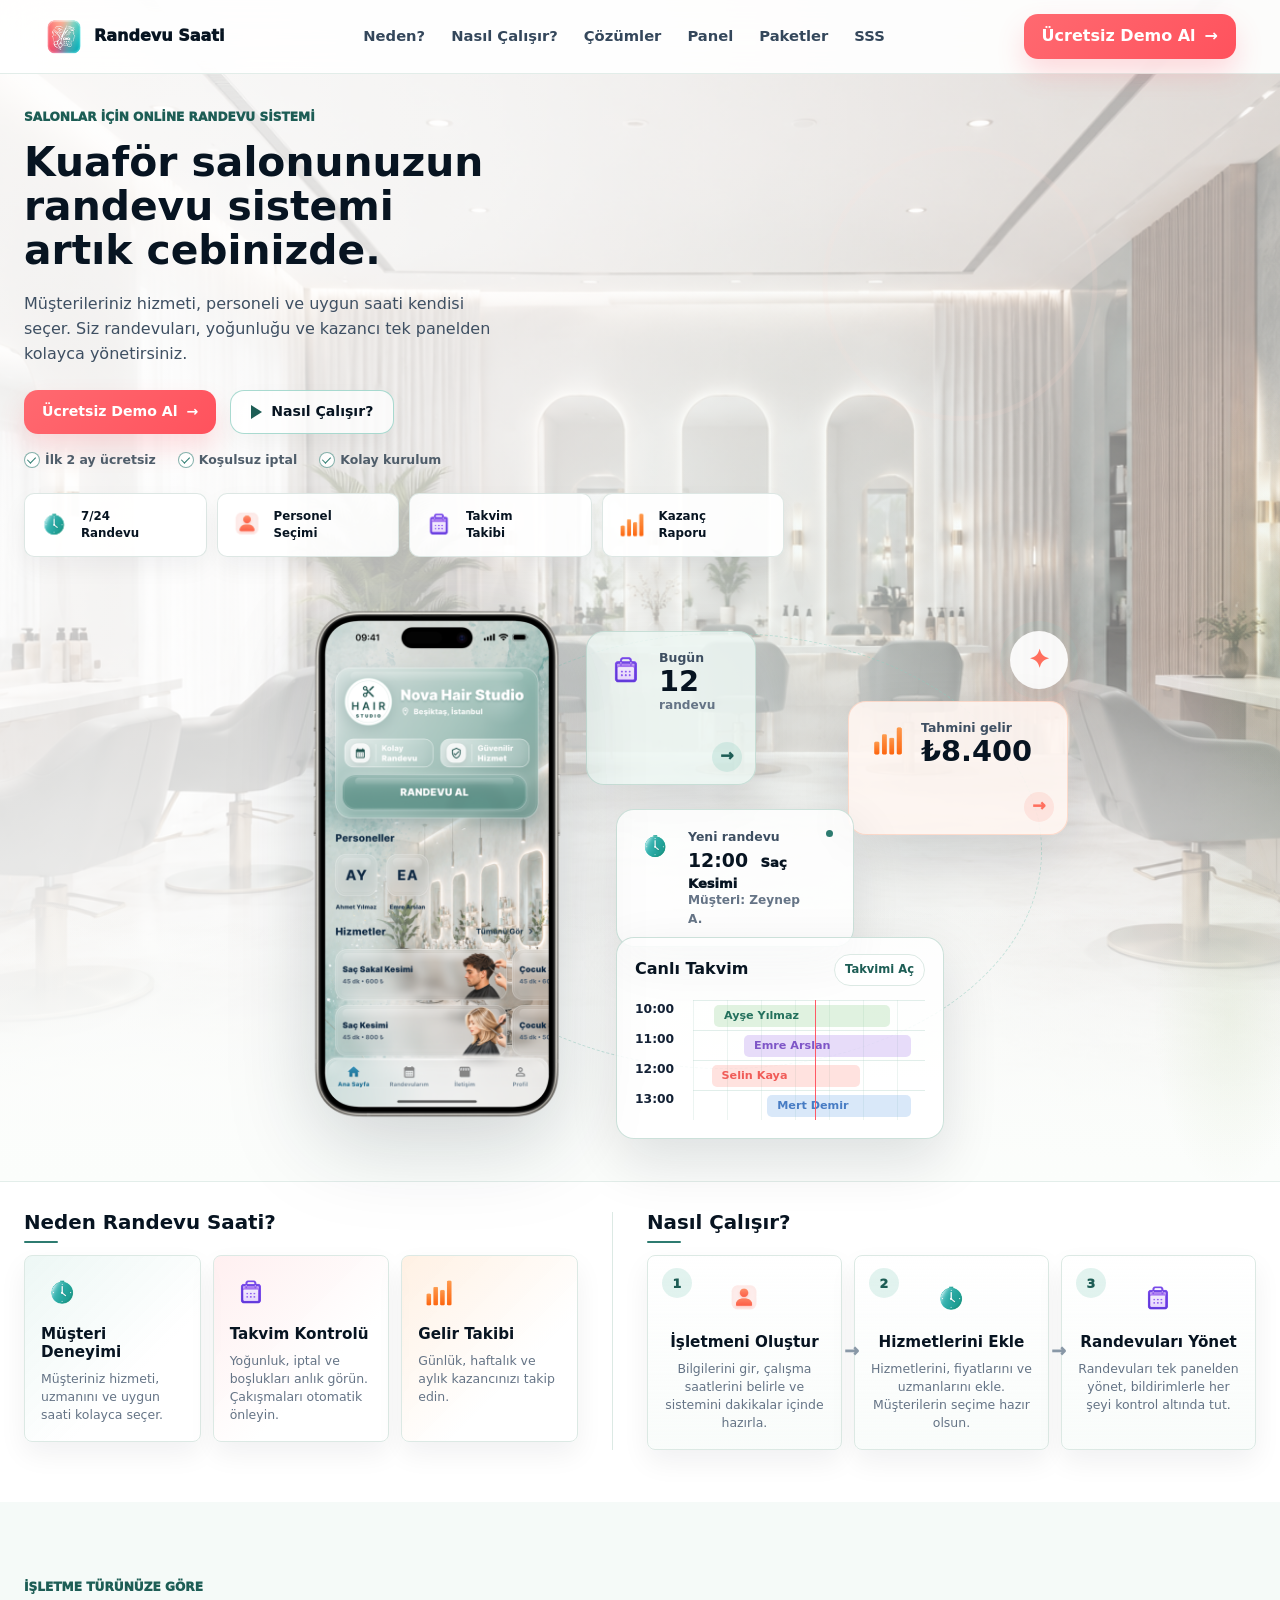
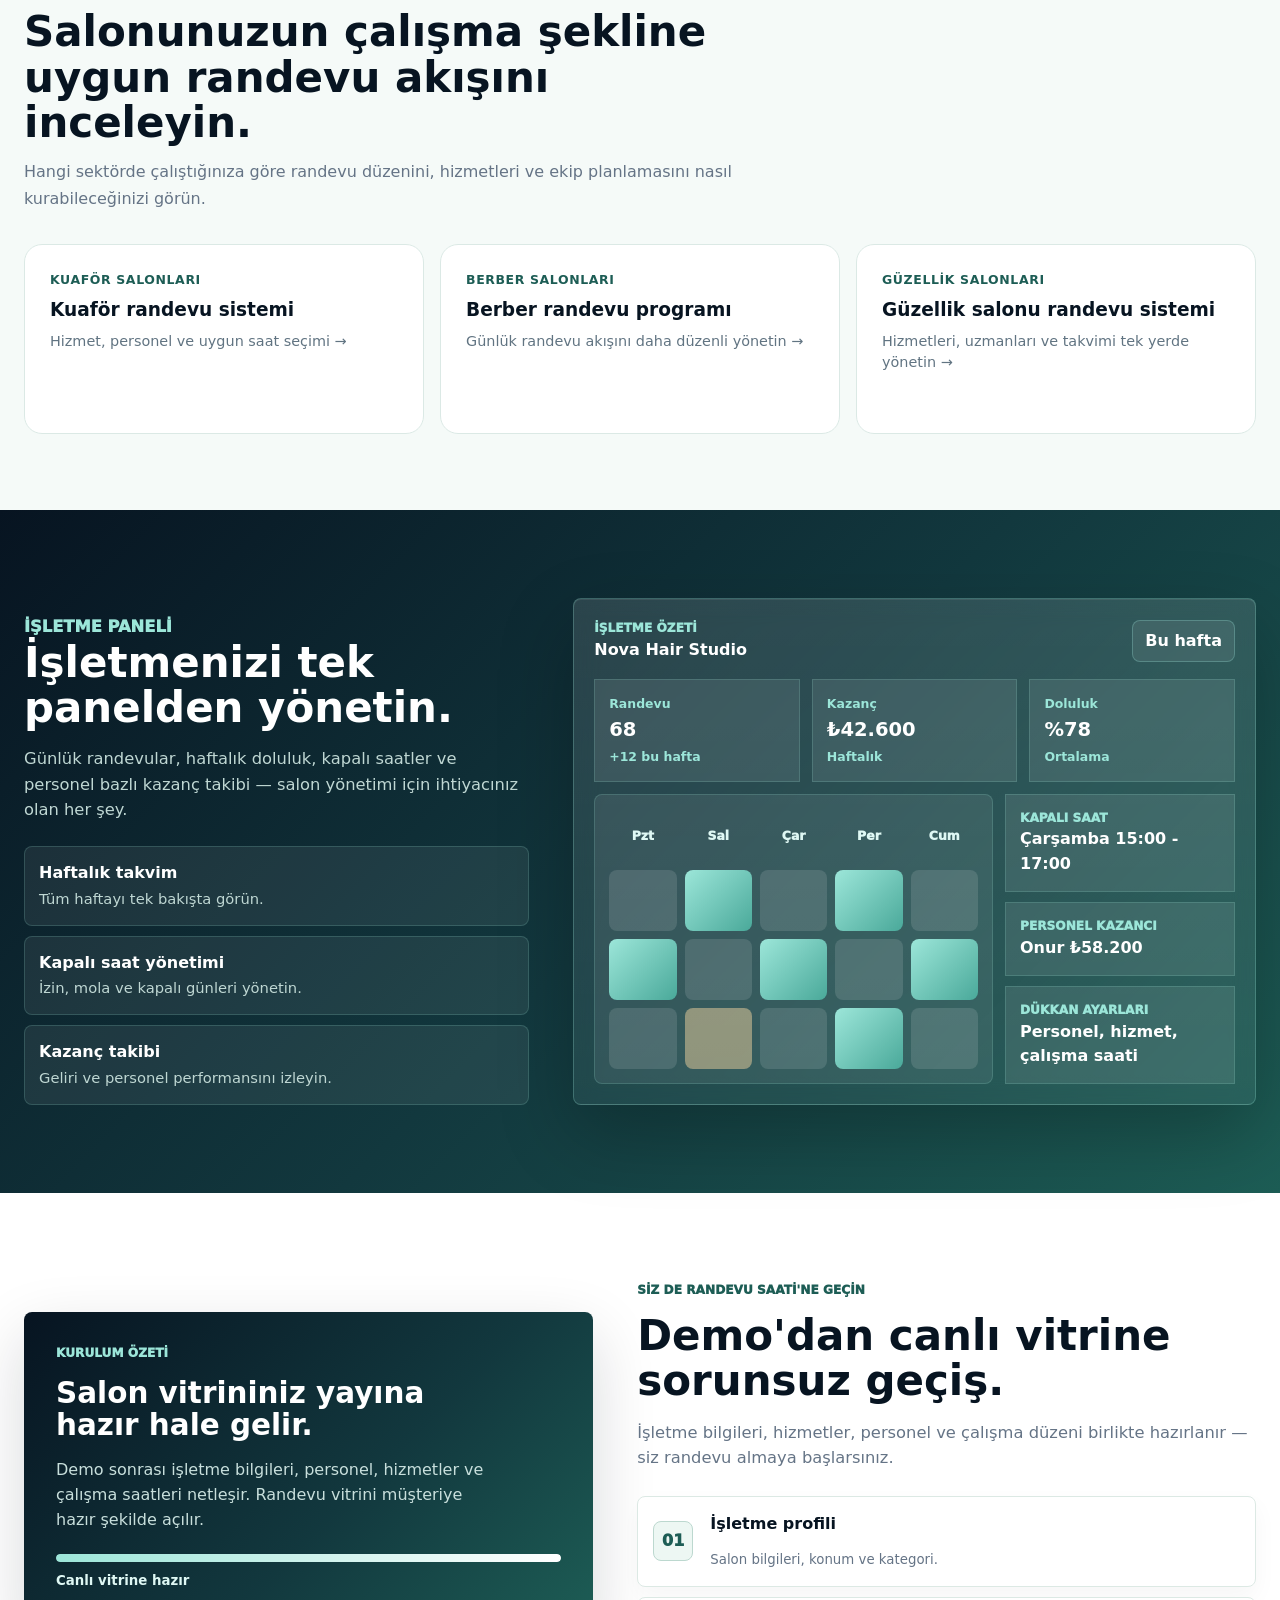
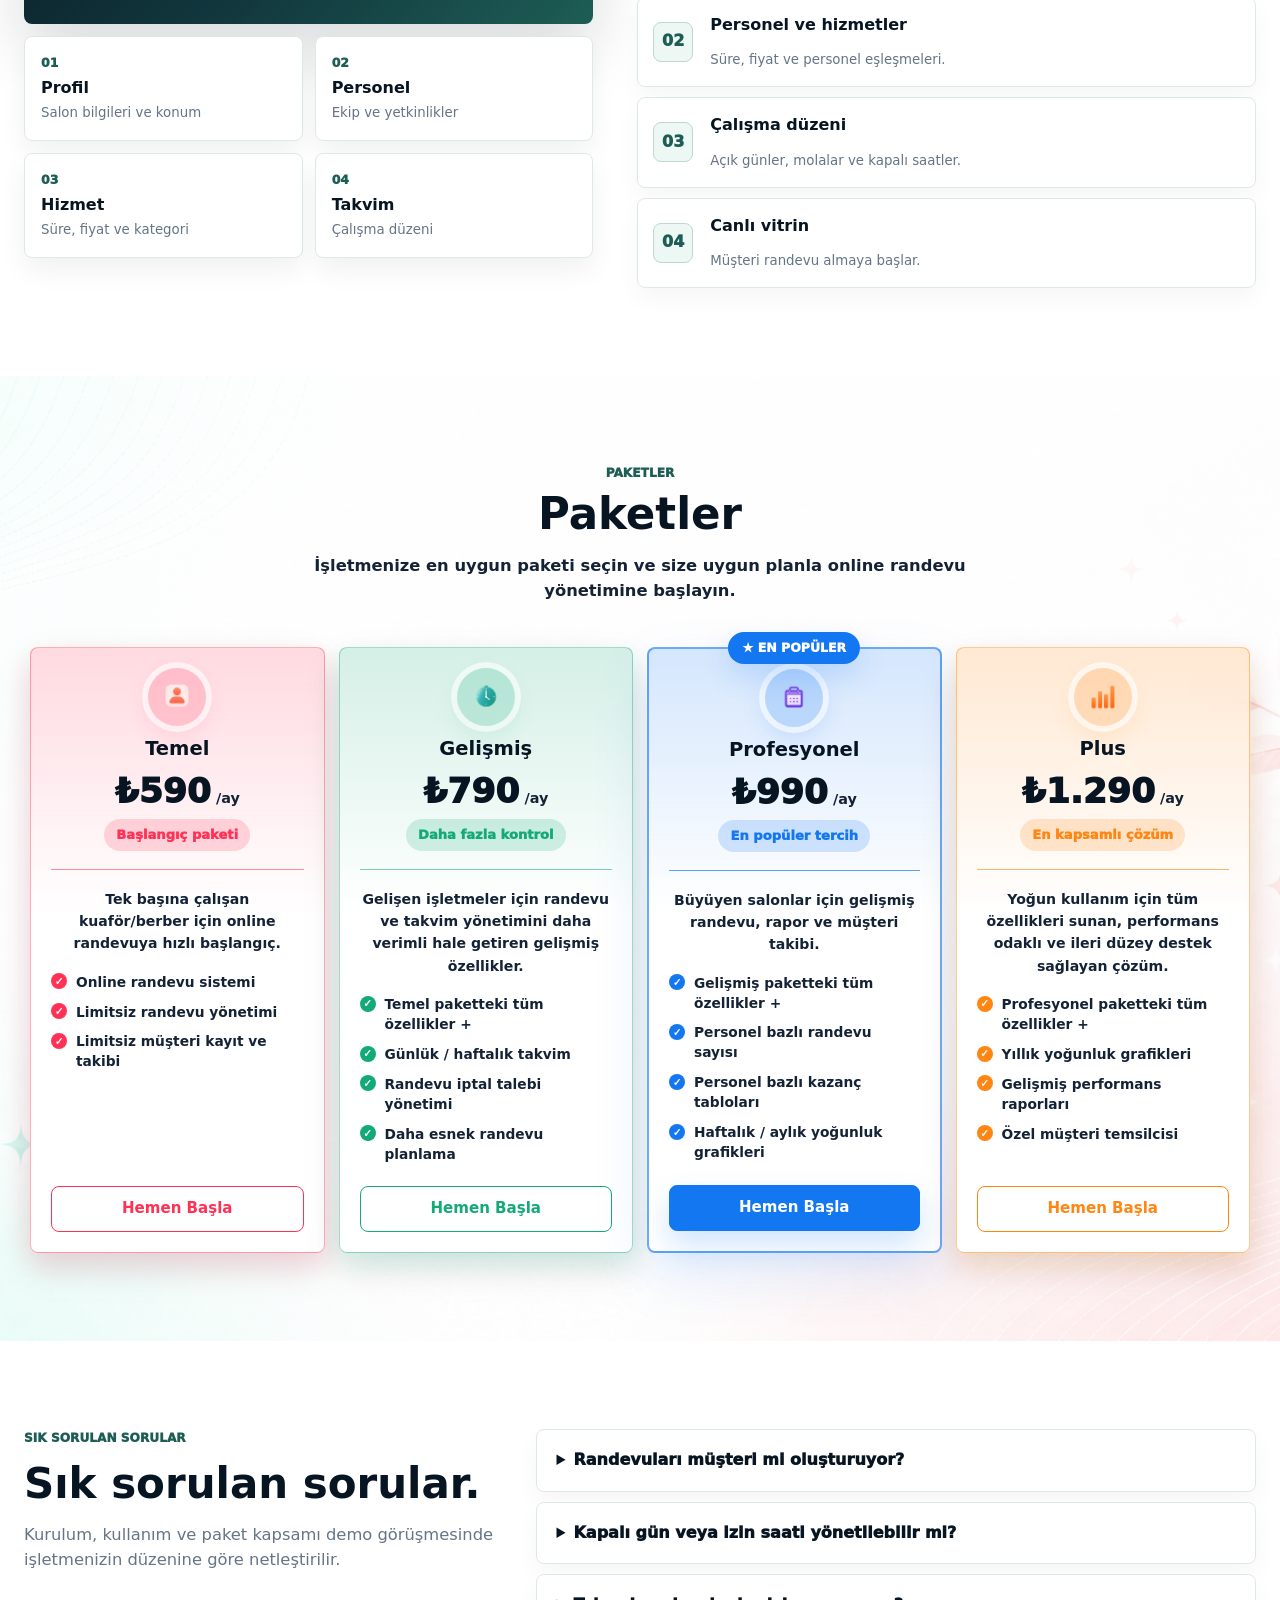
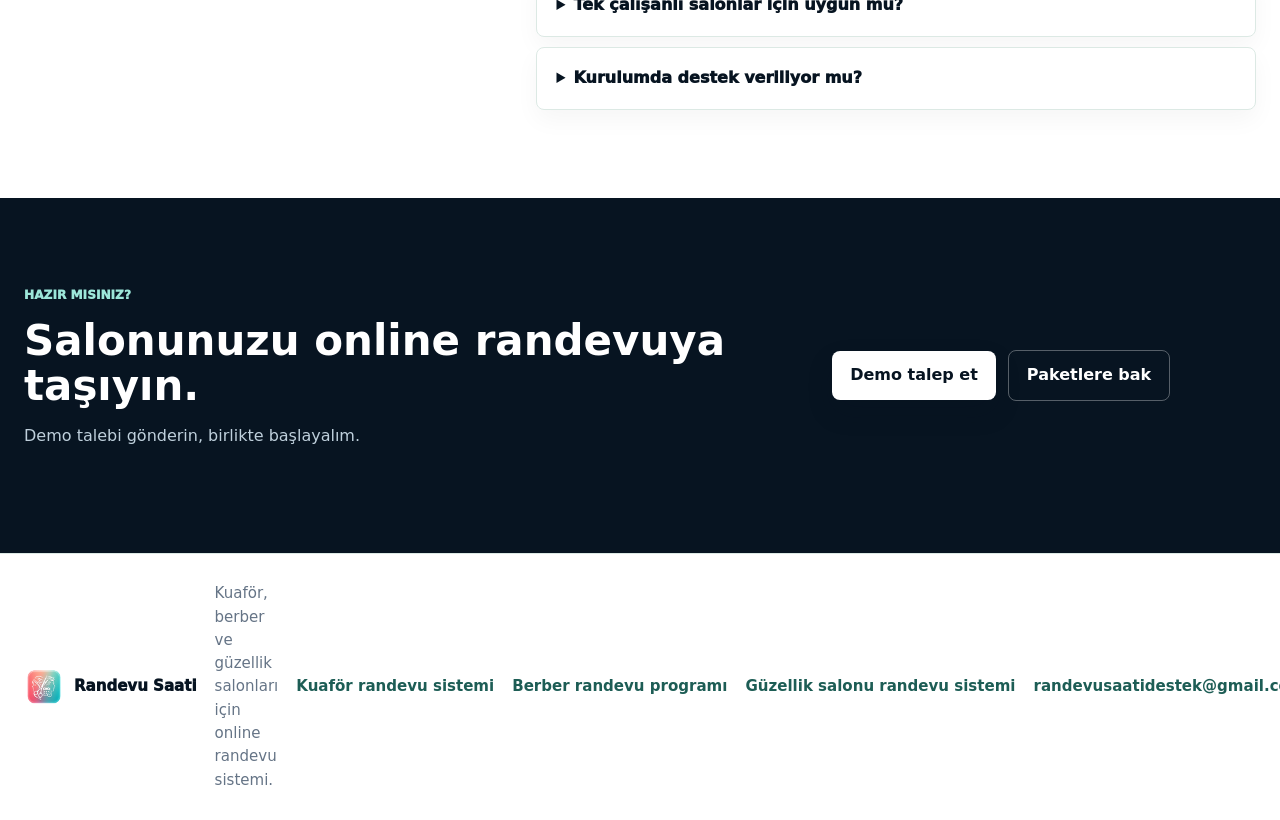
==== commit ed508be9: "Target kuafor randevu sistemi query" ====
--- a/index.html
+++ b/index.html
@@ -264,7 +264,7 @@
         <div class="solution-links" aria-label="Sektöre özel randevu çözümleri">
           <a class="solution-link" href="./kuafor-randevu-programi/">
             <span class="solution-link-kicker">Kuaför salonları</span>
-            <strong>Kuaför randevu programı</strong>
+            <strong>Kuaför randevu sistemi</strong>
             <span>Hizmet, personel ve uygun saat seçimi →</span>
           </a>
           <a class="solution-link" href="./berber-randevu-programi/">
@@ -496,7 +496,7 @@
         <span>Randevu Saati</span>
       </a>
       <p>Kuaför, berber ve güzellik salonları için online randevu sistemi.</p>
-      <a class="footer-resource-link" href="./kuafor-randevu-programi/">Kuaför randevu programı</a>
+      <a class="footer-resource-link" href="./kuafor-randevu-programi/">Kuaför randevu sistemi</a>
       <a class="footer-resource-link" href="./berber-randevu-programi/">Berber randevu programı</a>
       <a class="footer-resource-link" href="./guzellik-salonu-randevu-sistemi/">Güzellik salonu randevu sistemi</a>
       <a href="mailto:randevusaatidestek@gmail.com">randevusaatidestek@gmail.com</a>
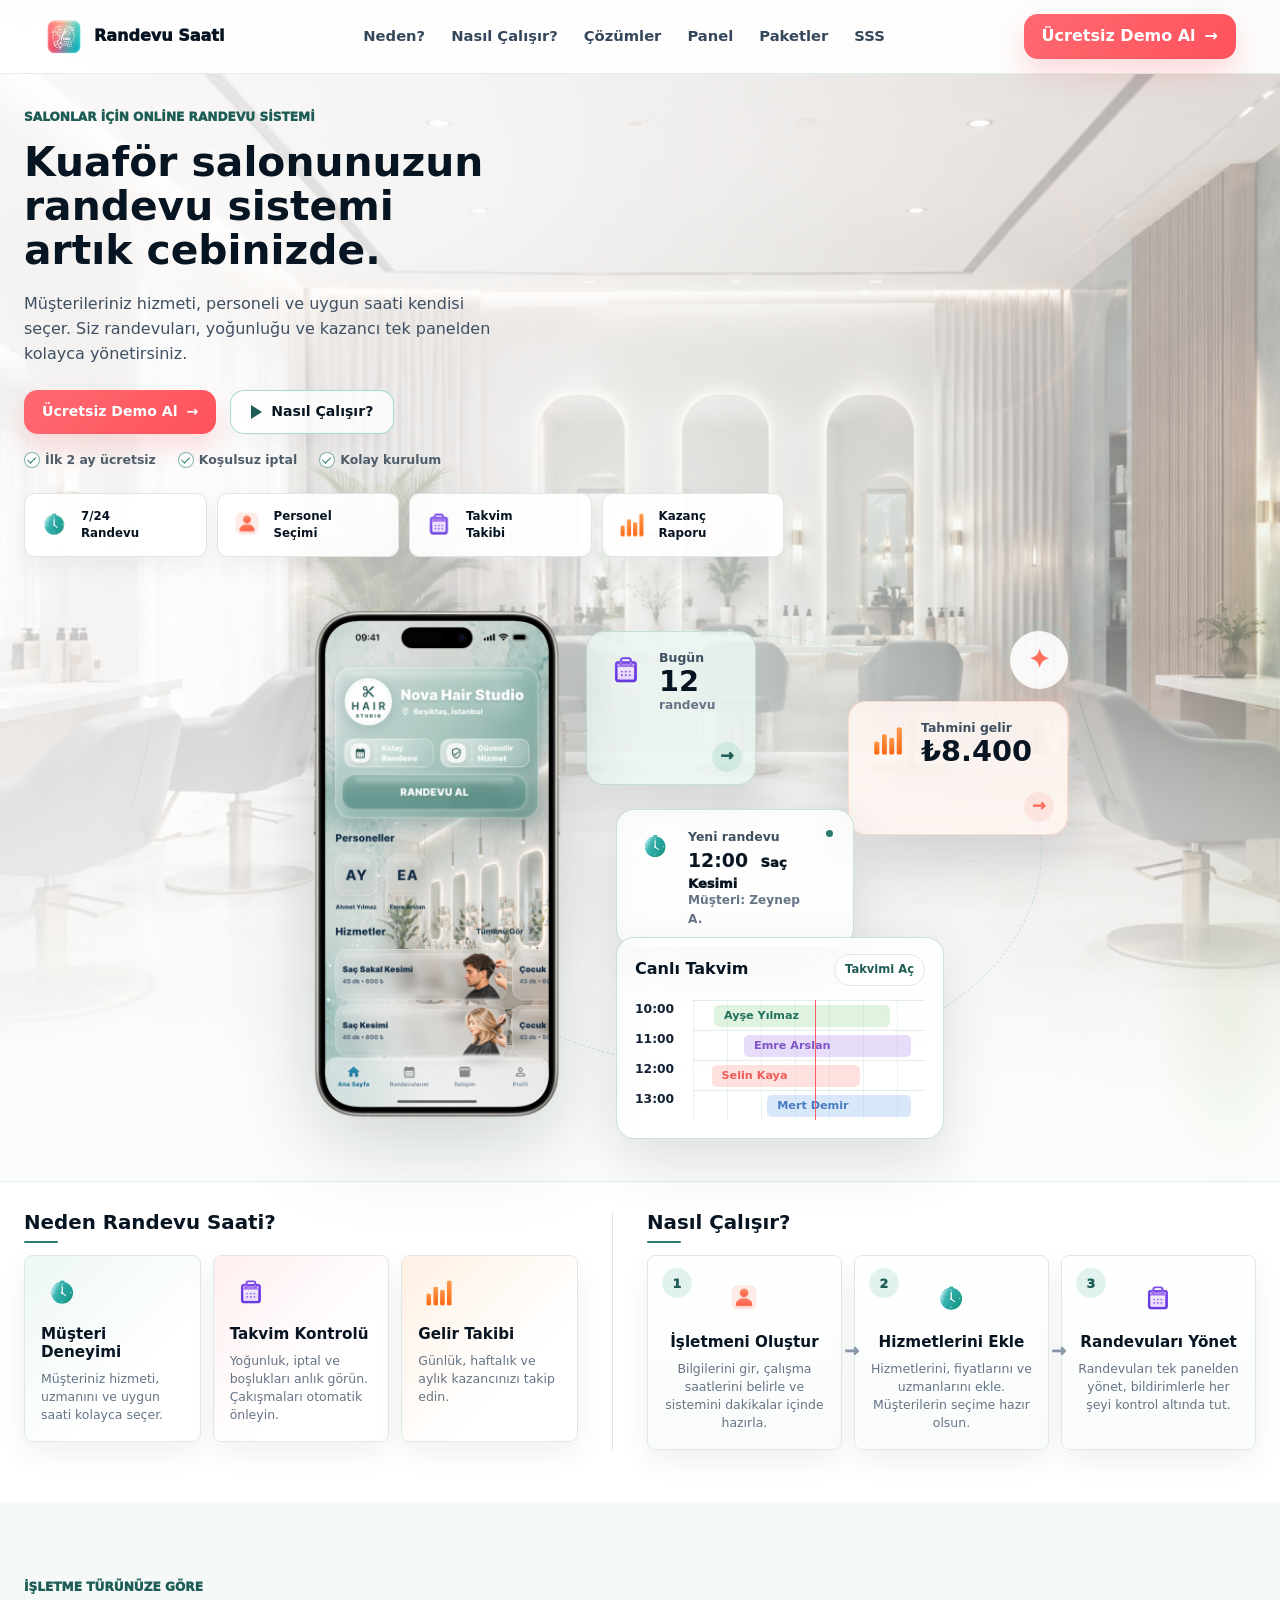
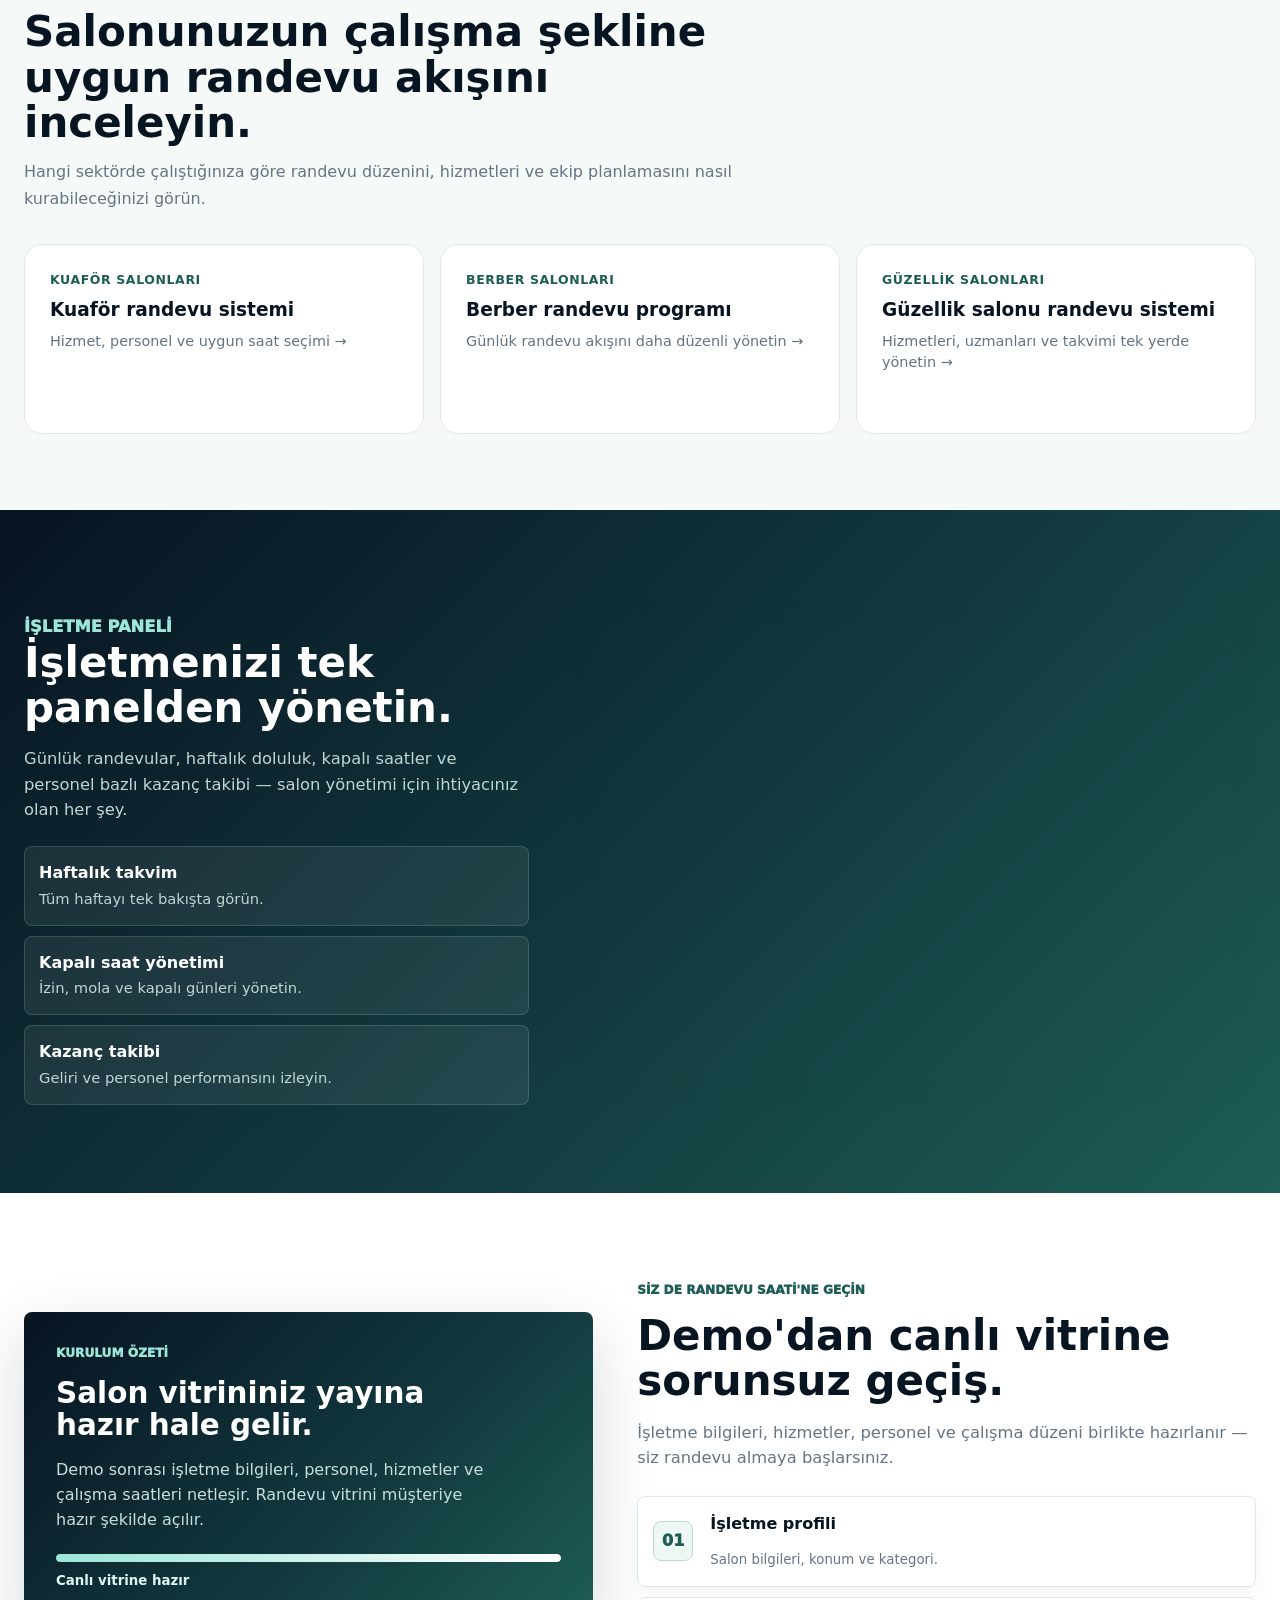
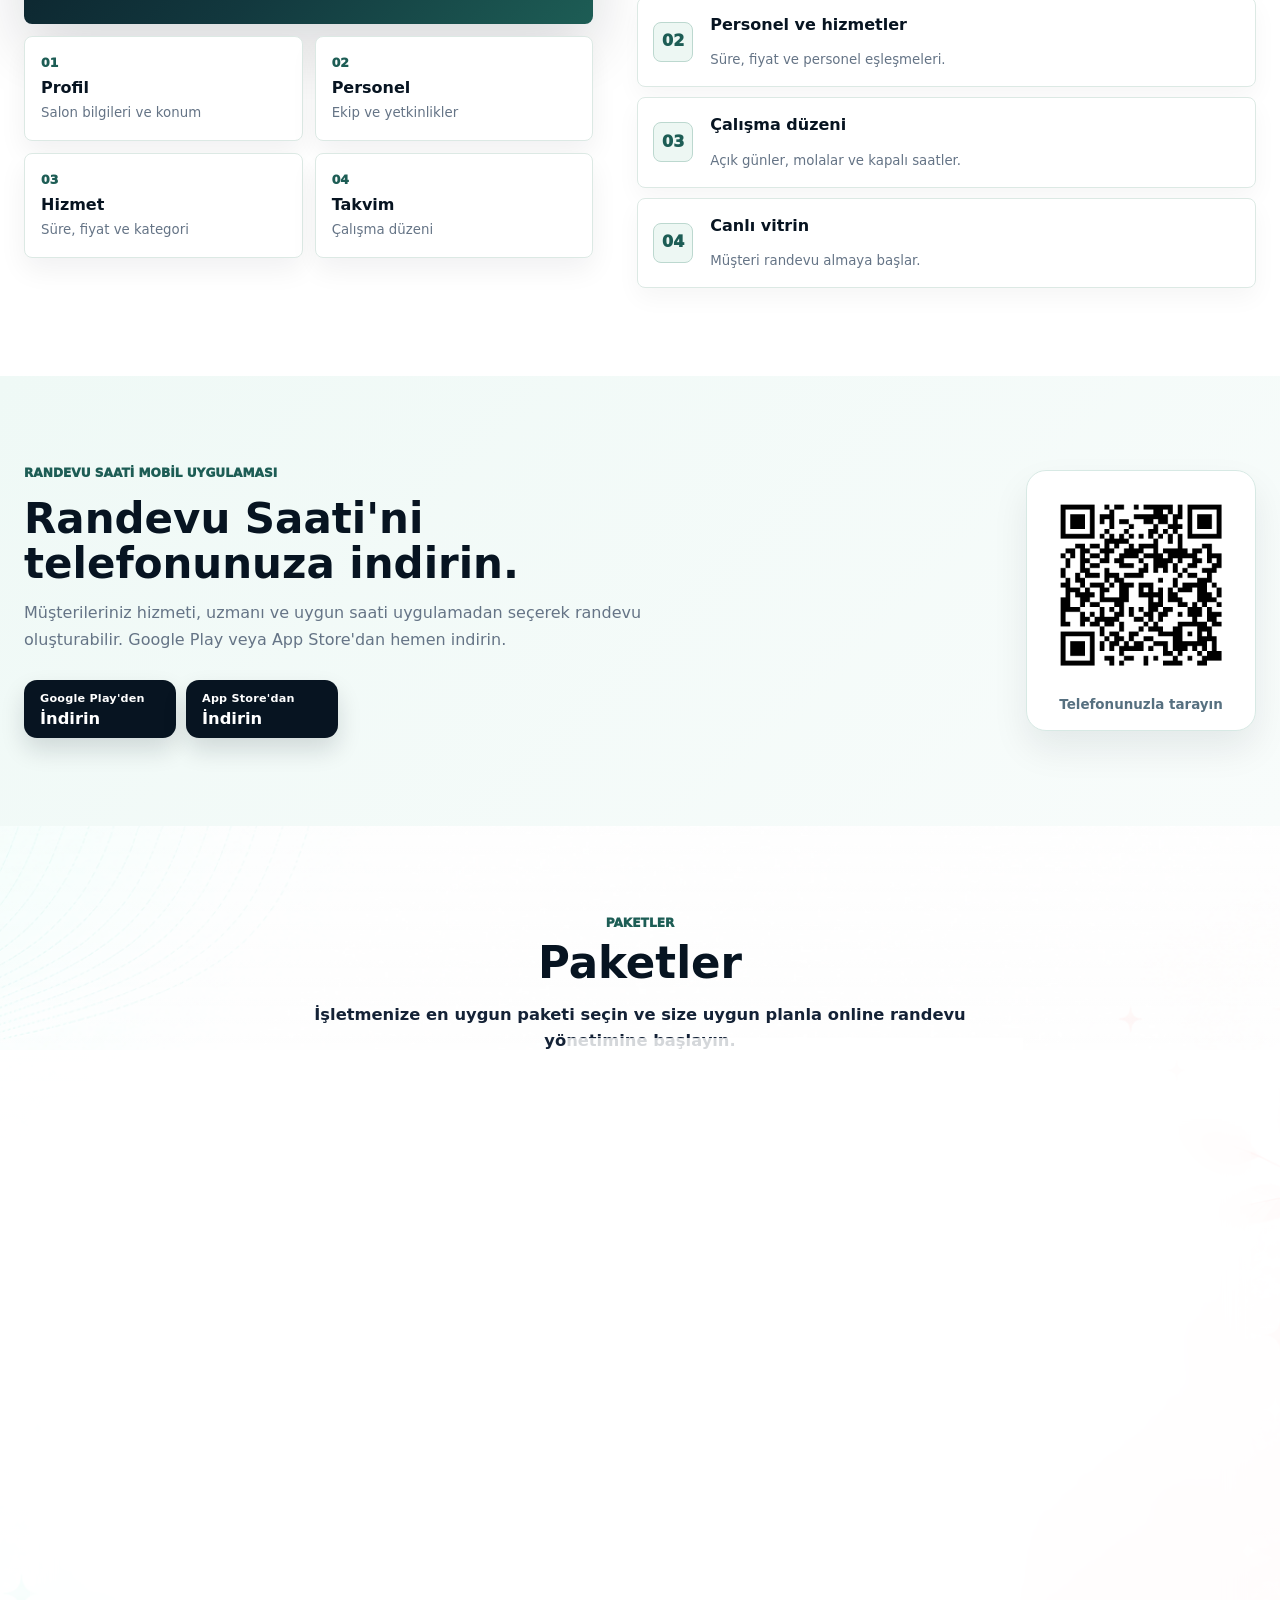
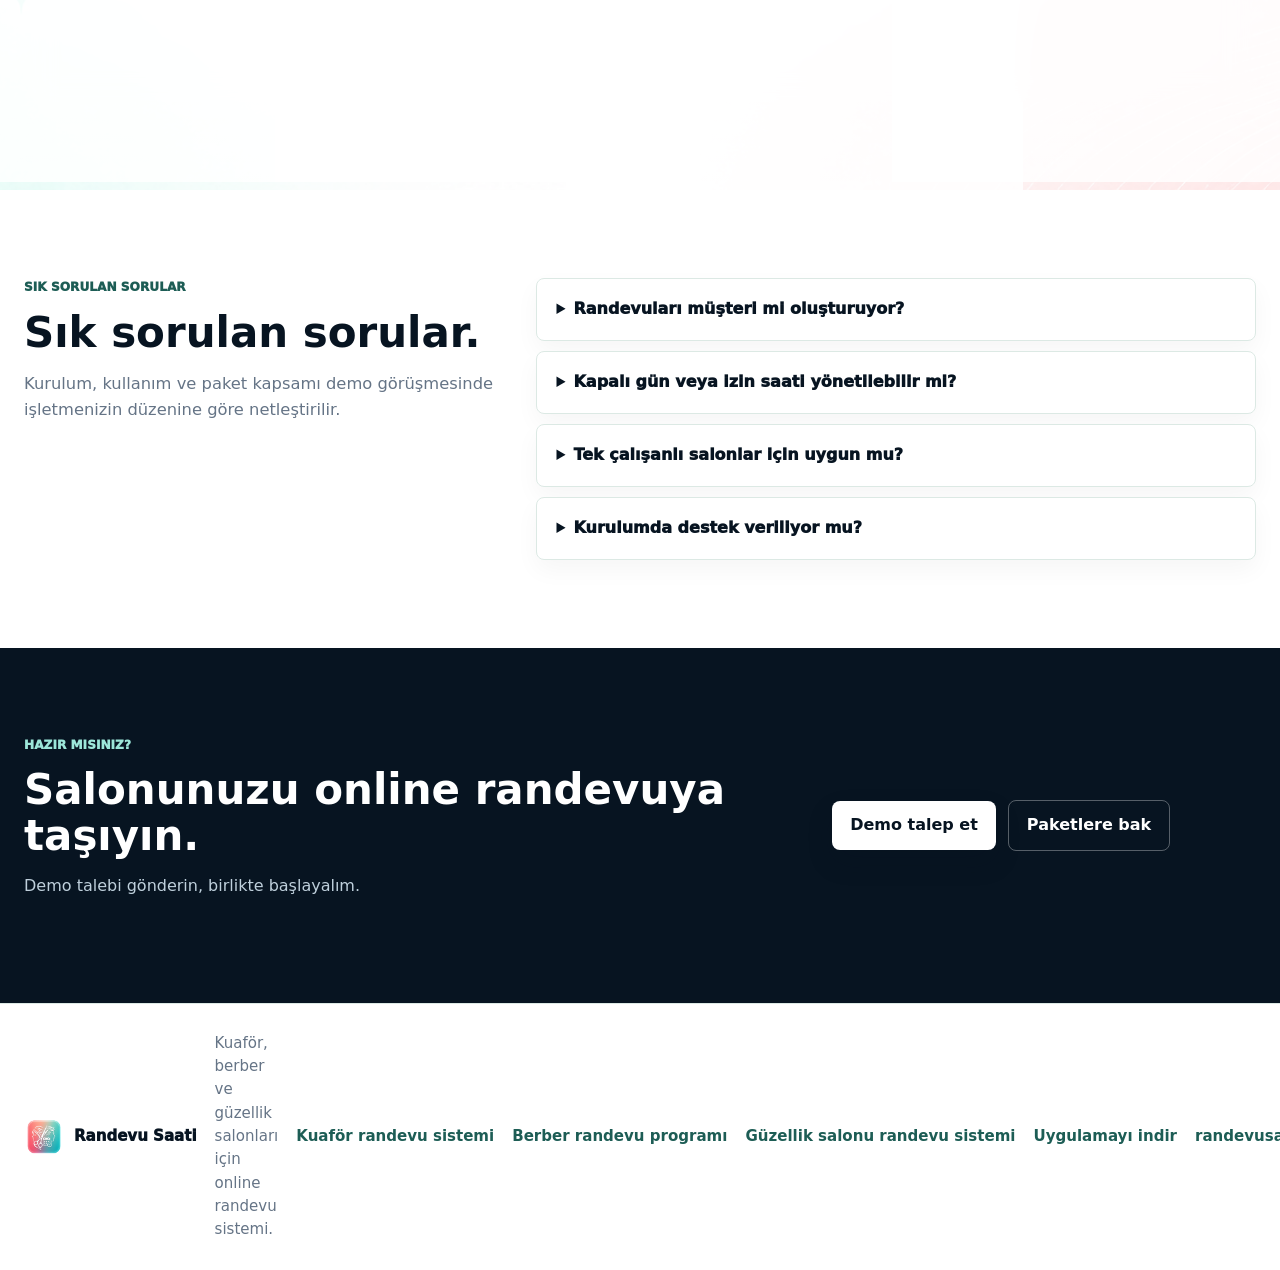
==== commit 76b9a9cc: "Add mobile app store download links" ====
--- a/index.html
+++ b/index.html
@@ -362,6 +362,31 @@
       </div>
     </section>
 
+    <section id="indir" class="section section-download" aria-labelledby="download-title">
+      <div class="section-inner download-layout reveal">
+        <div class="download-copy">
+          <p class="eyebrow">Randevu Saati mobil uygulaması</p>
+          <h2 id="download-title">Randevu Saati'ni telefonunuza indirin.</h2>
+          <p>Müşterileriniz hizmeti, uzmanı ve uygun saati uygulamadan seçerek randevu oluşturabilir. Google Play veya App Store'dan hemen indirin.</p>
+          <div class="store-actions" aria-label="Uygulama mağazası bağlantıları">
+            <a class="store-badge" data-store="google_play" href="https://play.google.com/store/apps/details?id=com.randevumco.app&amp;pcampaignid=web_share" target="_blank" rel="noopener noreferrer" aria-label="Randevu Saati uygulamasını Google Play'den indir">
+              <span>Google Play'den</span>
+              <strong>İndirin</strong>
+            </a>
+            <a class="store-badge" data-store="app_store" href="https://apps.apple.com/tr/app/randevu-saati/id6772236414?l=tr" target="_blank" rel="noopener noreferrer" aria-label="Randevu Saati uygulamasını App Store'dan indir">
+              <span>App Store'dan</span>
+              <strong>İndirin</strong>
+            </a>
+          </div>
+        </div>
+
+        <a class="download-qr" href="./indir/" aria-label="Telefonla açmak için QR kod yönlendirmesini aç">
+          <img src="./assets/qr/randevu-saati-indir.png" alt="Randevu Saati uygulamasını indirmek için QR kod" width="1200" height="1200" loading="lazy" decoding="async">
+          <span>Telefonunuzla tarayın</span>
+        </a>
+      </div>
+    </section>
+
     <section id="paketler" class="section section-pricing" aria-labelledby="pricing-title">
       <div class="section-inner reveal">
         <div class="pricing-head">
@@ -499,6 +524,7 @@
       <a class="footer-resource-link" href="./kuafor-randevu-programi/">Kuaför randevu sistemi</a>
       <a class="footer-resource-link" href="./berber-randevu-programi/">Berber randevu programı</a>
       <a class="footer-resource-link" href="./guzellik-salonu-randevu-sistemi/">Güzellik salonu randevu sistemi</a>
+      <a class="footer-resource-link" href="#indir">Uygulamayı indir</a>
       <a href="mailto:randevusaatidestek@gmail.com">randevusaatidestek@gmail.com</a>
     </div>
   </footer>
--- a/styles.css
+++ b/styles.css
@@ -1003,6 +1003,10 @@
   background: #f5faf8;
 }
 
+.section-download {
+  background: linear-gradient(135deg, #eff9f6, #f8fcfb);
+}
+
 .section-panel {
   color: #edf8f5;
   background:
@@ -1114,6 +1118,103 @@
   color: #617482;
   font-size: 0.9rem;
   line-height: 1.5;
+}
+
+.download-layout {
+  display: grid;
+  grid-template-columns: minmax(0, 1fr) minmax(210px, 0.34fr);
+  gap: clamp(34px, 8vw, 110px);
+  align-items: center;
+}
+
+.download-copy {
+  max-width: 700px;
+}
+
+.download-copy h2 {
+  margin: 10px 0 14px;
+  color: var(--ink-strong);
+  font-size: clamp(2rem, 3.28vw, 3.02rem);
+  line-height: 1.08;
+}
+
+.download-copy > p:not(.eyebrow) {
+  max-width: 630px;
+  margin: 0;
+  color: var(--muted);
+  line-height: 1.65;
+}
+
+.store-actions {
+  display: flex;
+  flex-wrap: wrap;
+  gap: 10px;
+  margin-top: 27px;
+}
+
+.store-badge {
+  display: grid;
+  min-width: 152px;
+  gap: 2px;
+  padding: 10px 16px;
+  border-radius: 13px;
+  color: #fff;
+  background: var(--ink-strong);
+  box-shadow: 0 12px 25px rgba(7, 20, 33, 0.14);
+  text-decoration: none;
+  transition: transform var(--transition-fast), background var(--transition-fast), box-shadow var(--transition-fast);
+}
+
+.store-badge:hover,
+.store-badge:focus-visible {
+  transform: translateY(-2px);
+  background: #123f4a;
+  box-shadow: 0 16px 32px rgba(7, 20, 33, 0.2);
+  outline: none;
+}
+
+.store-badge span {
+  font-size: 0.7rem;
+  font-weight: 750;
+  letter-spacing: 0.02em;
+}
+
+.store-badge strong {
+  font-size: 1.02rem;
+  line-height: 1.1;
+}
+
+.download-qr {
+  justify-self: end;
+  display: grid;
+  gap: 10px;
+  justify-items: center;
+  width: min(100%, 230px);
+  padding: 14px;
+  border: 1px solid #d7e9e4;
+  border-radius: 20px;
+  background: #fff;
+  color: #567080;
+  font-size: 0.84rem;
+  font-weight: 850;
+  text-align: center;
+  text-decoration: none;
+  box-shadow: 0 18px 36px rgba(7, 20, 33, 0.08);
+  transition: transform var(--transition-base), border-color var(--transition-base);
+}
+
+.download-qr:hover,
+.download-qr:focus-visible {
+  transform: translateY(-3px);
+  border-color: var(--mint);
+  outline: none;
+}
+
+.download-qr img {
+  display: block;
+  width: 100%;
+  height: auto;
+  border-radius: 9px;
 }
 
 /* ============================================================
@@ -2602,6 +2703,14 @@
     grid-template-columns: 1fr;
   }
 
+  .download-layout {
+    grid-template-columns: 1fr;
+  }
+
+  .download-qr {
+    justify-self: start;
+  }
+
   .pricing-head,
   .footer-inner {
     flex-direction: column;
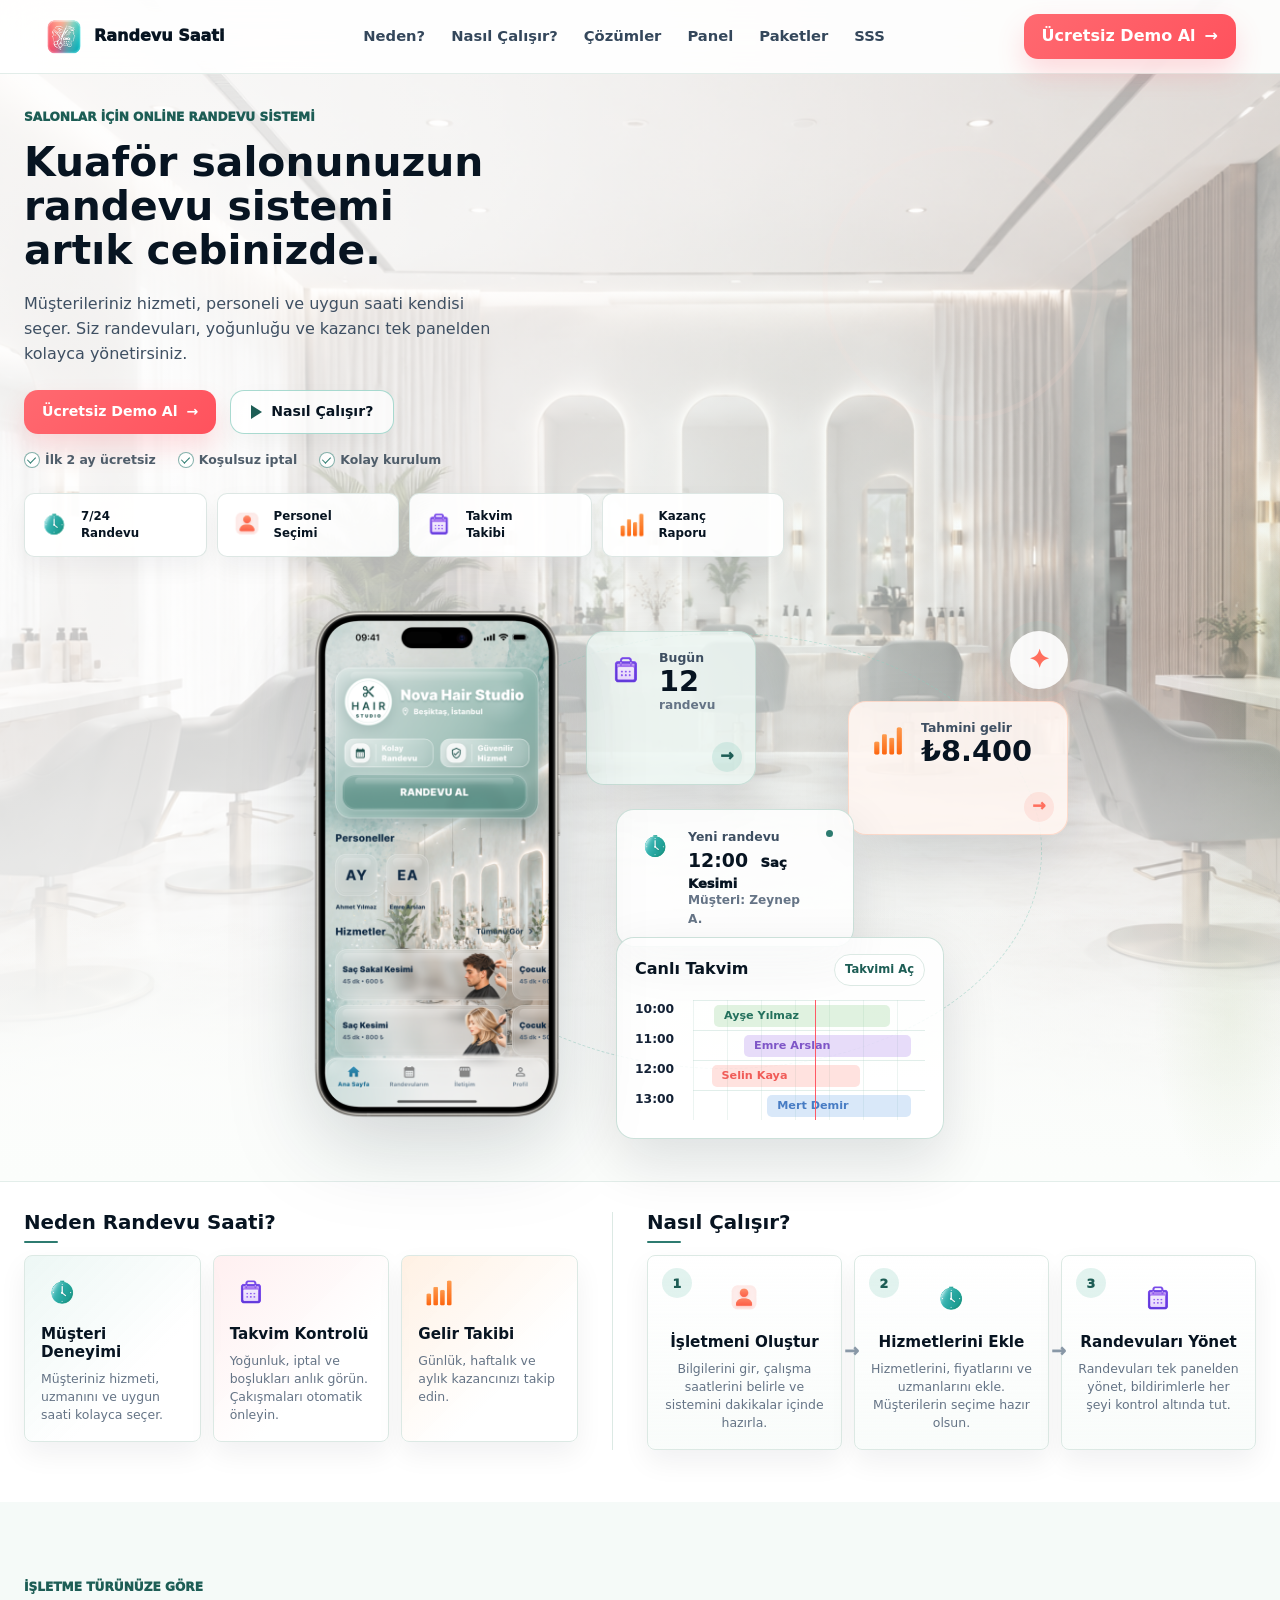
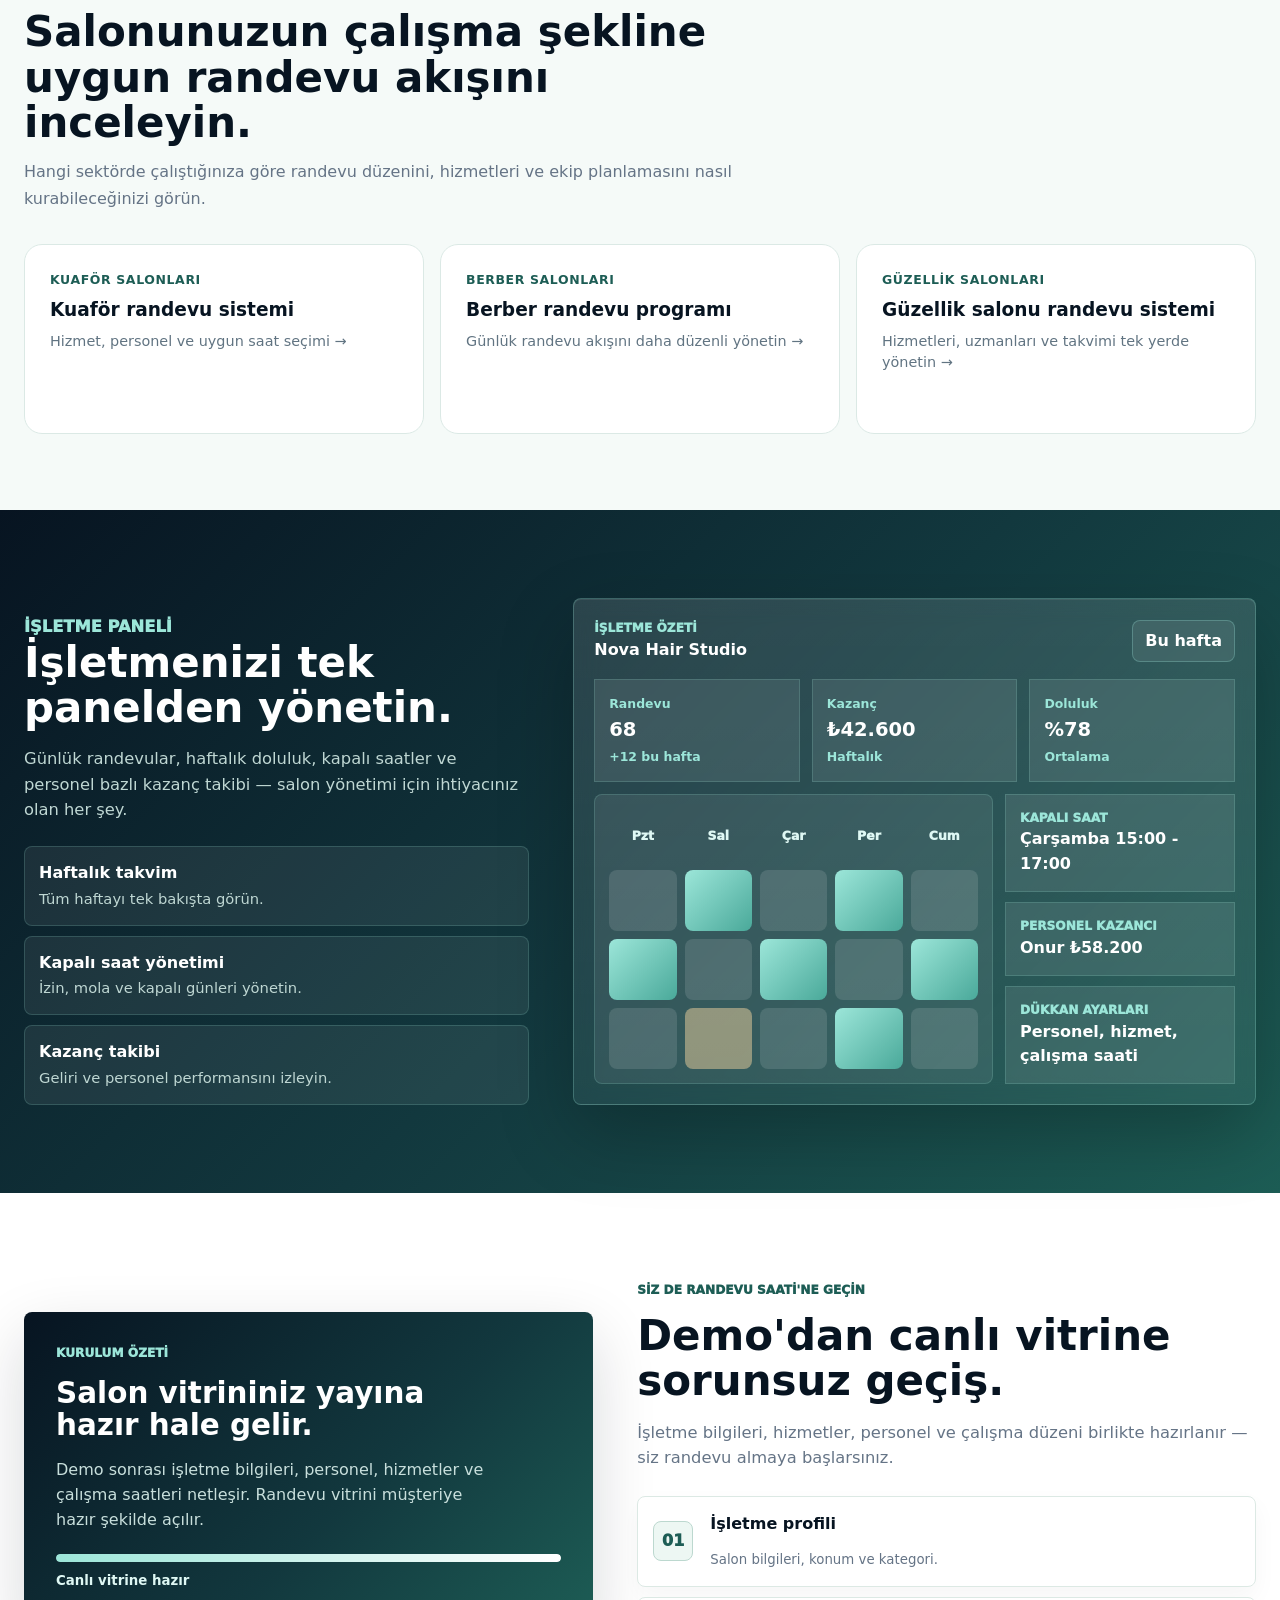
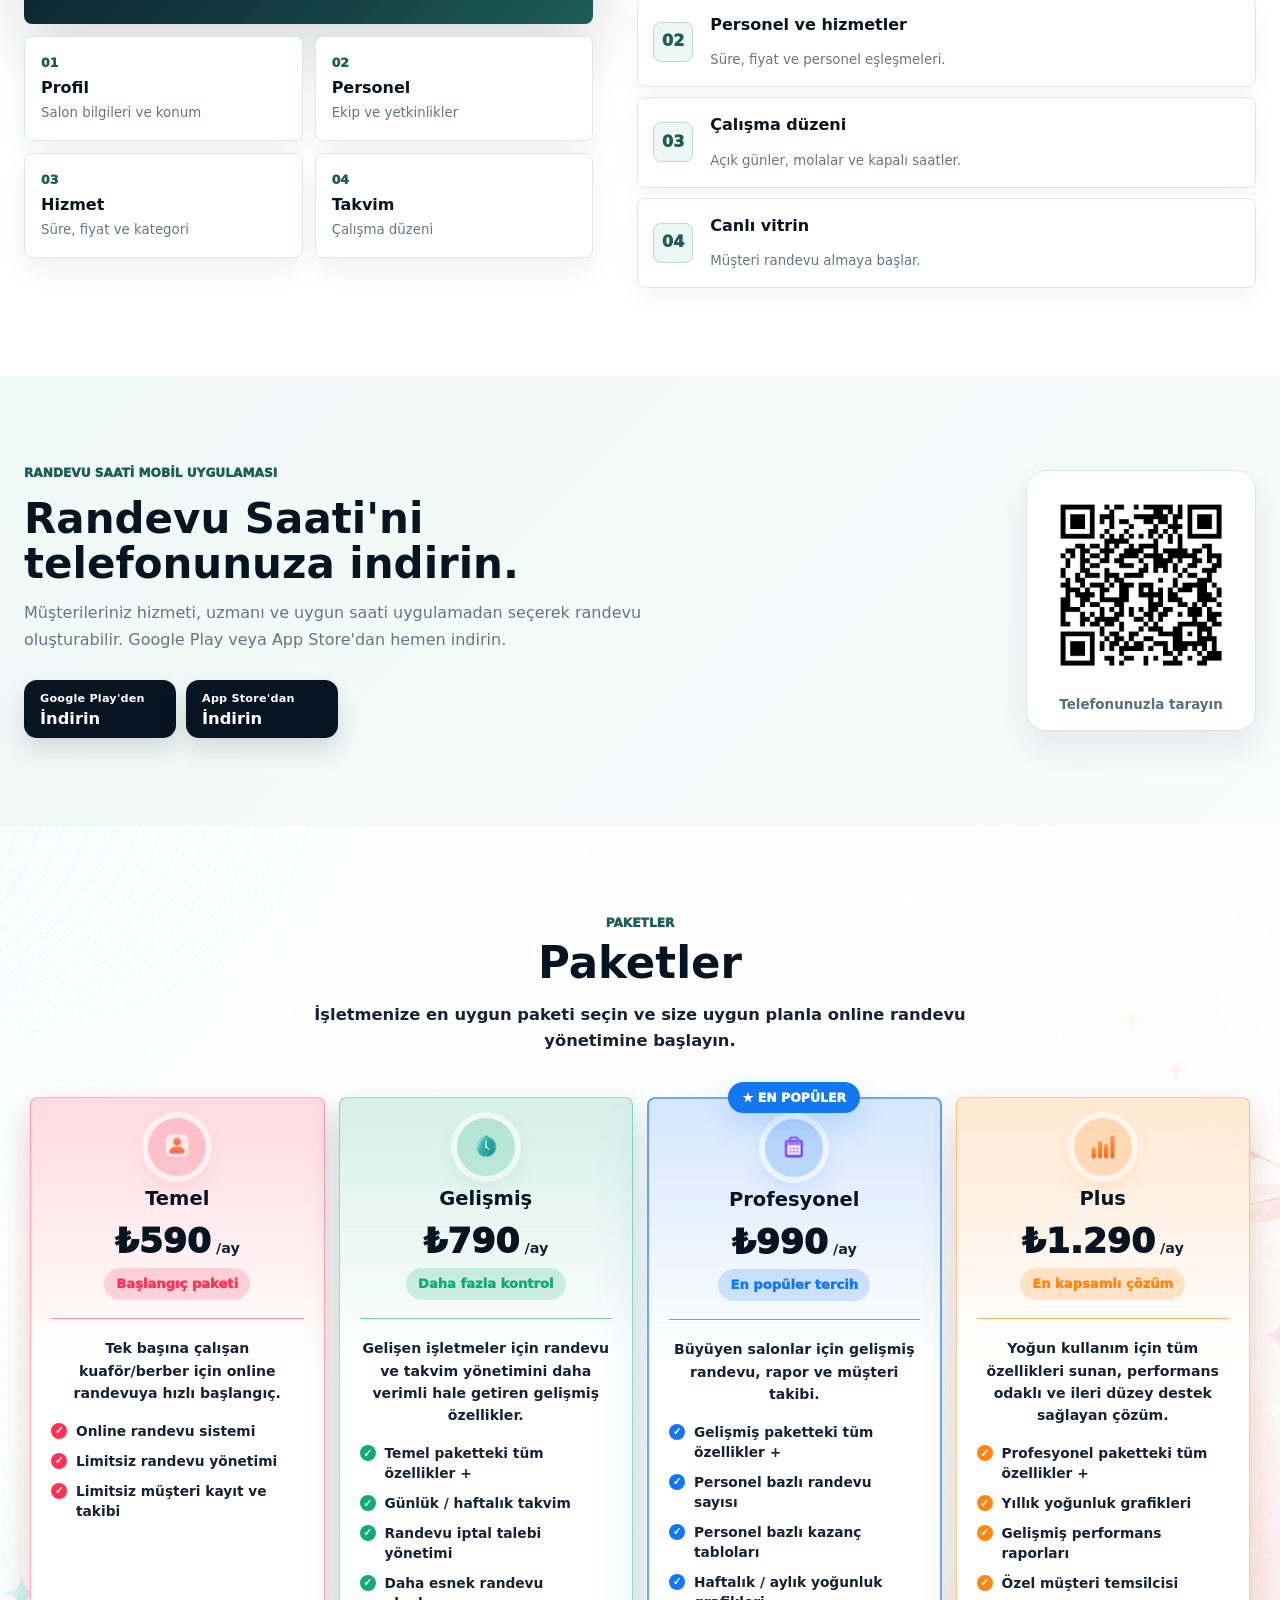
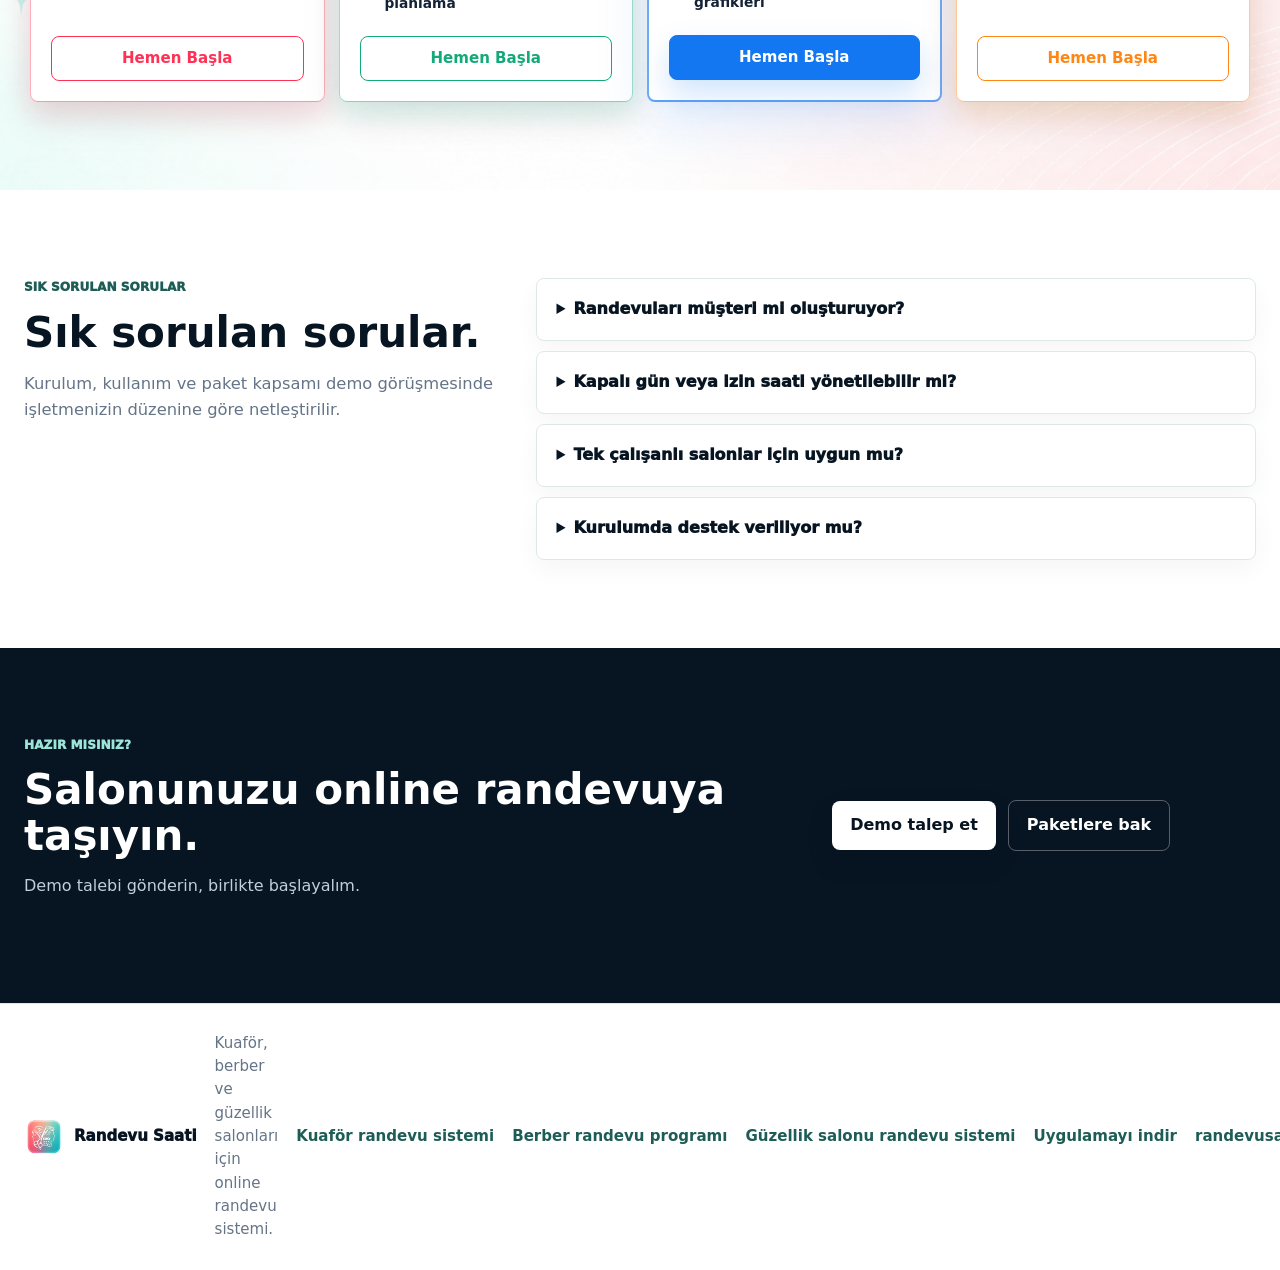
==== commit 6cfe41b3: "Add Google-compatible favicon" ====
--- a/index.html
+++ b/index.html
@@ -28,7 +28,8 @@
     gtag("js", new Date());
     gtag("config", "G-8Y6YC2P566");
   </script>
-  <link rel="icon" href="./assets/brand/app-logo.png">
+  <link rel="icon" type="image/png" sizes="192x192" href="/favicon-192.png">
+  <link rel="shortcut icon" type="image/png" href="/favicon-192.png">
   <link rel="preload" as="image" href="./assets/marketing/salon-hero-background.png">
   <link rel="preload" as="image" href="./assets/marketing/pricing-background.png">
   <link rel="preload" as="image" href="./assets/marketing/pricing-cta-salon.png">
